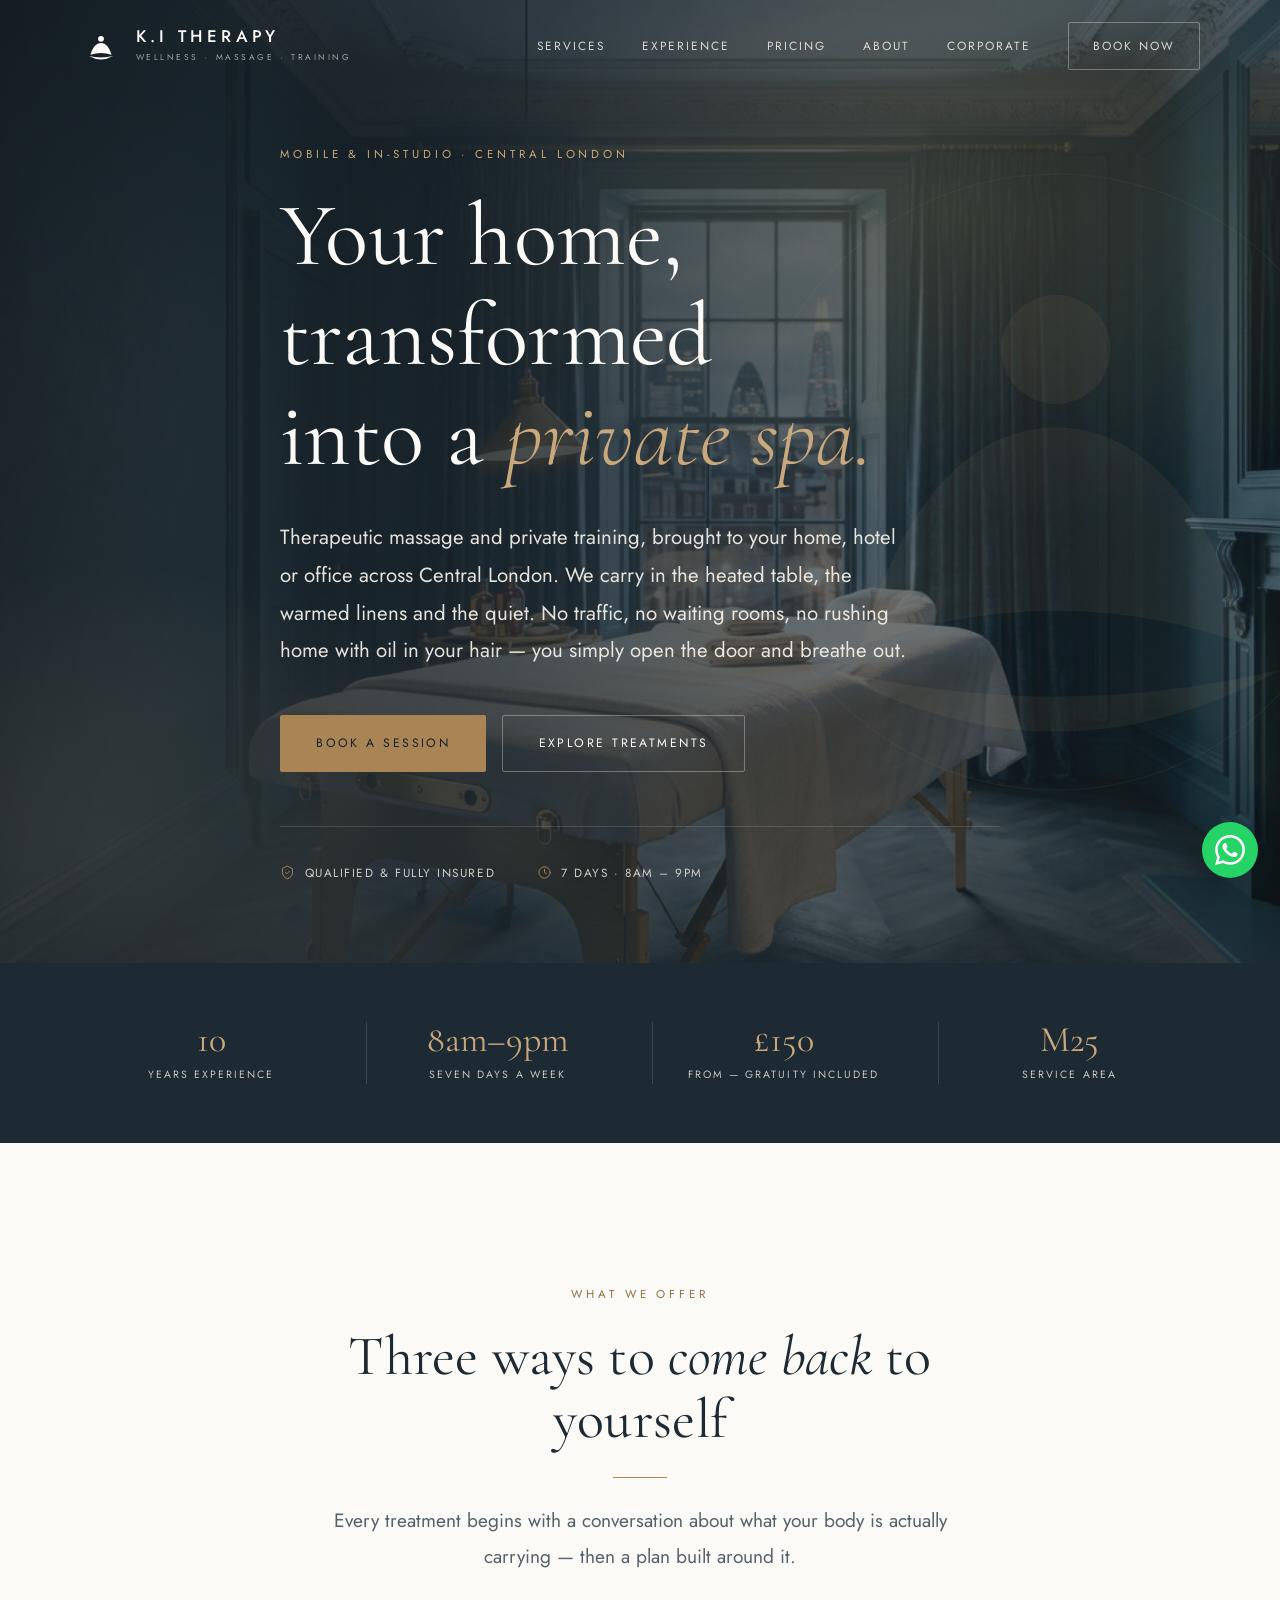
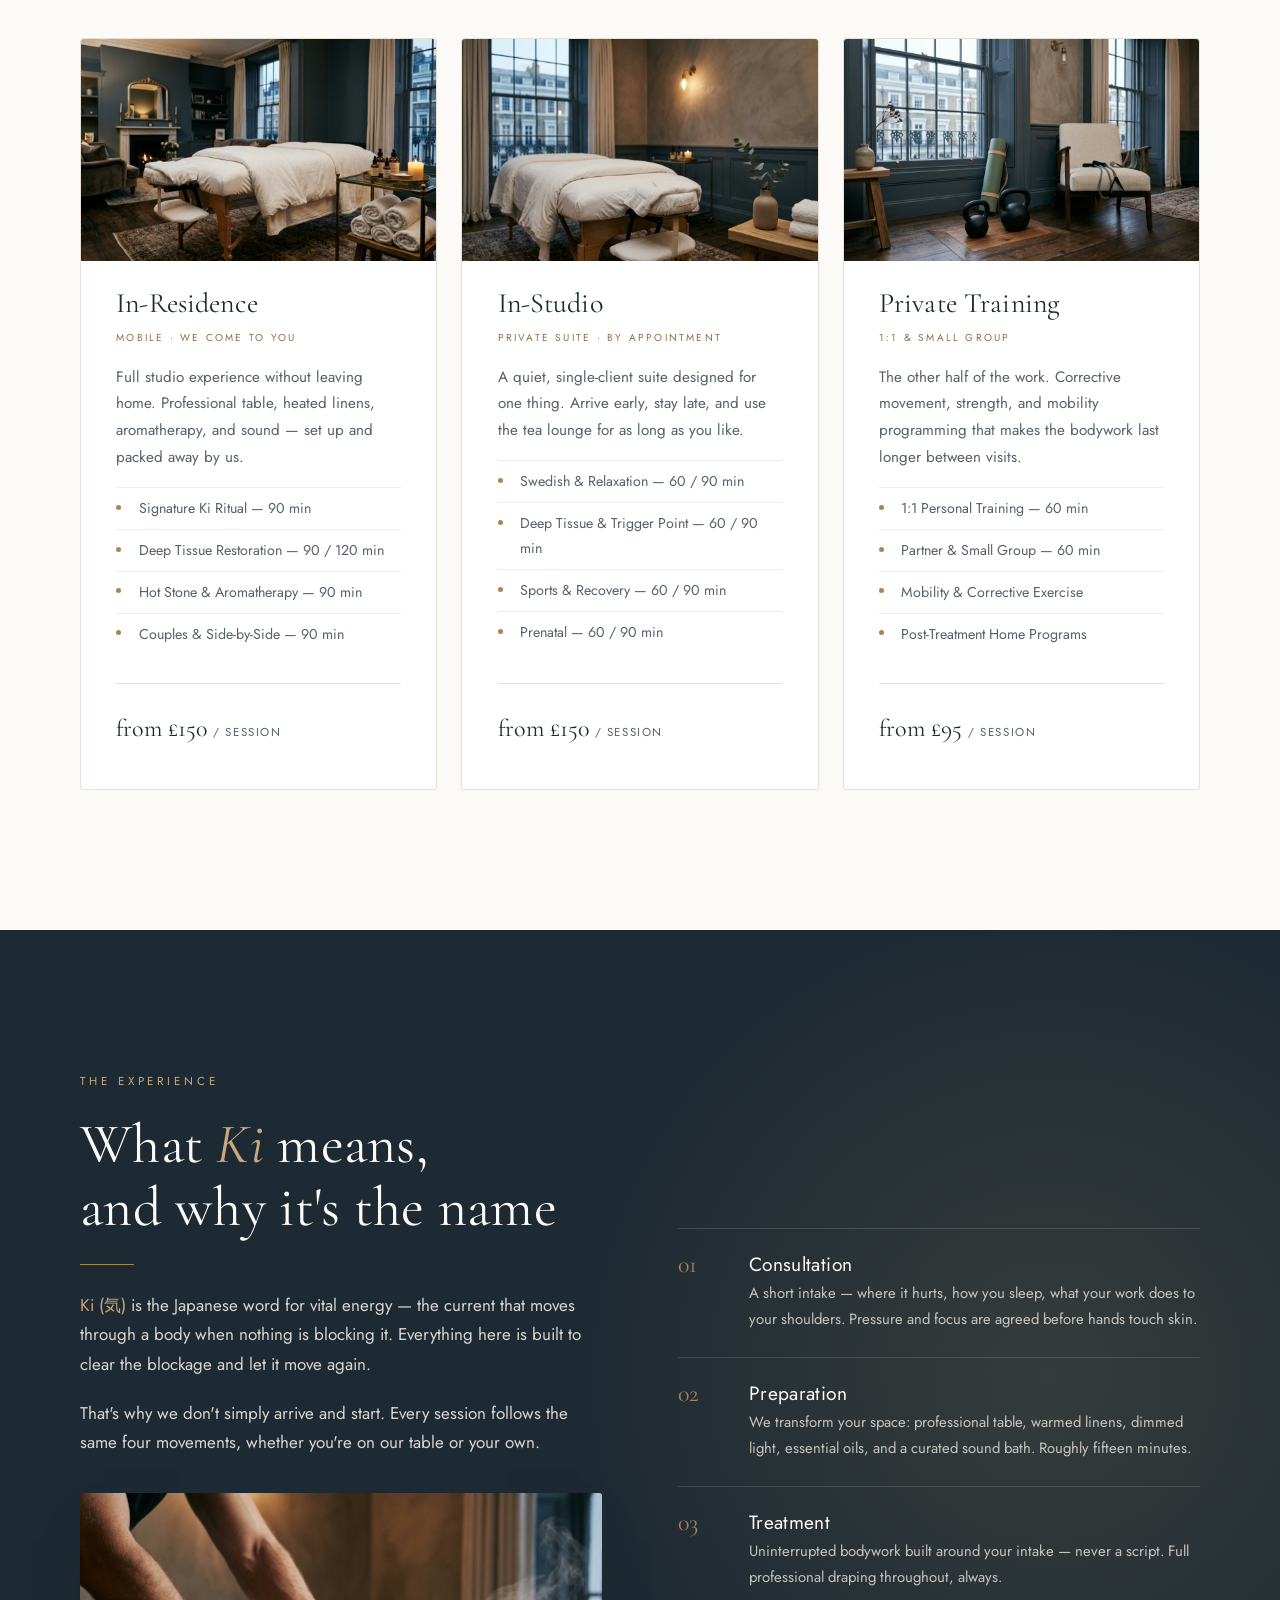
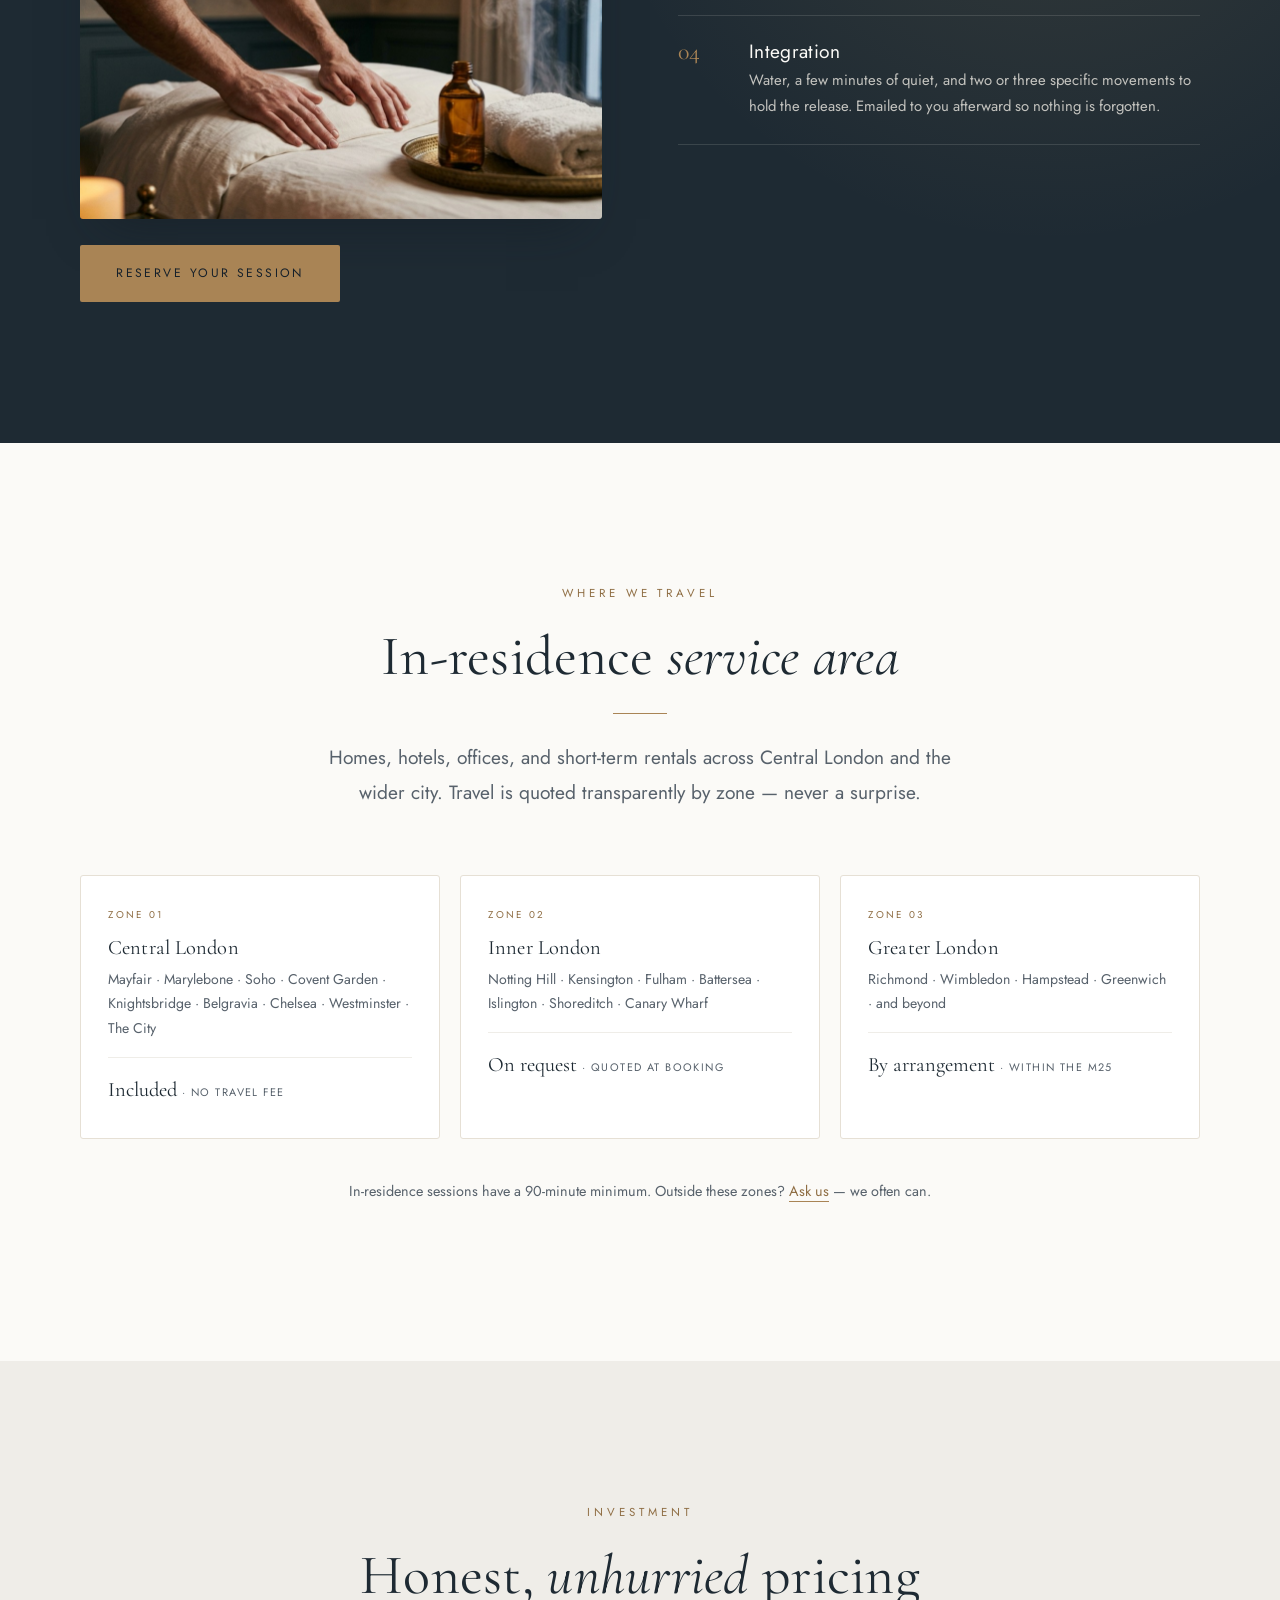
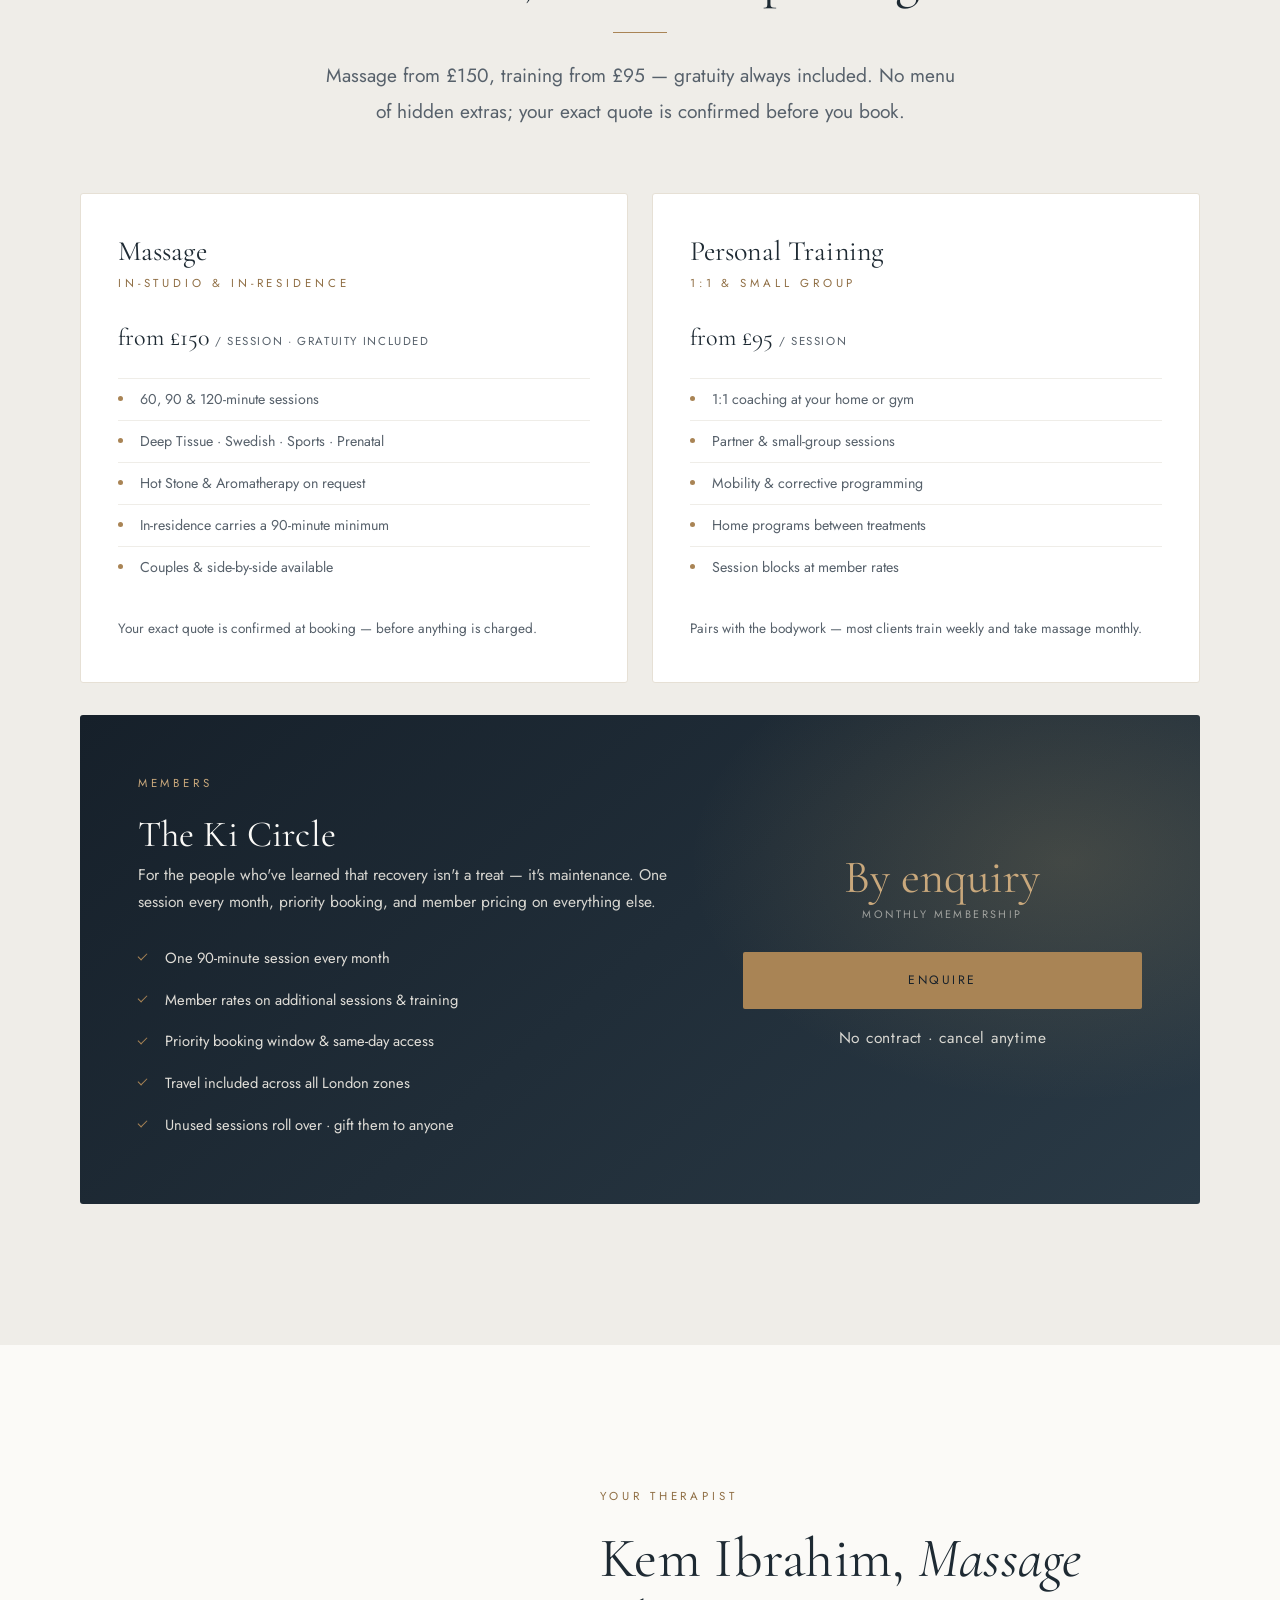
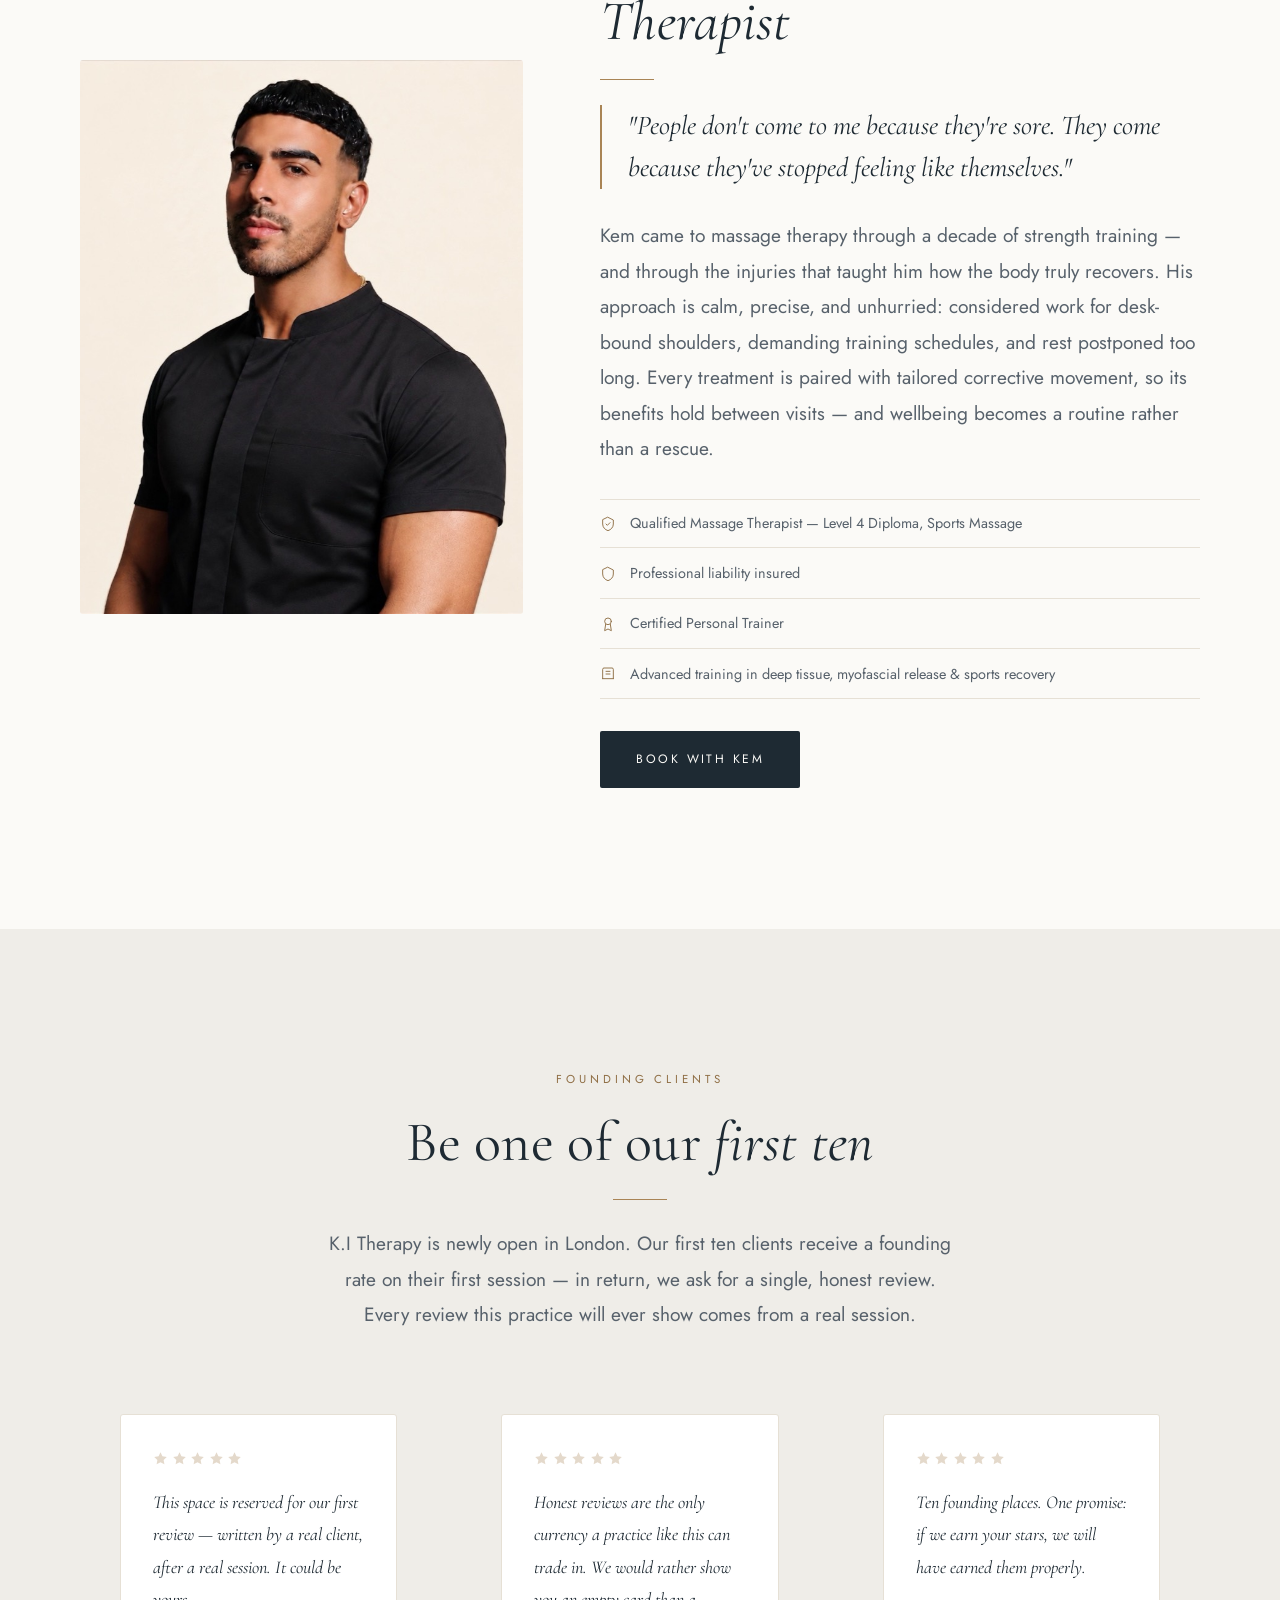
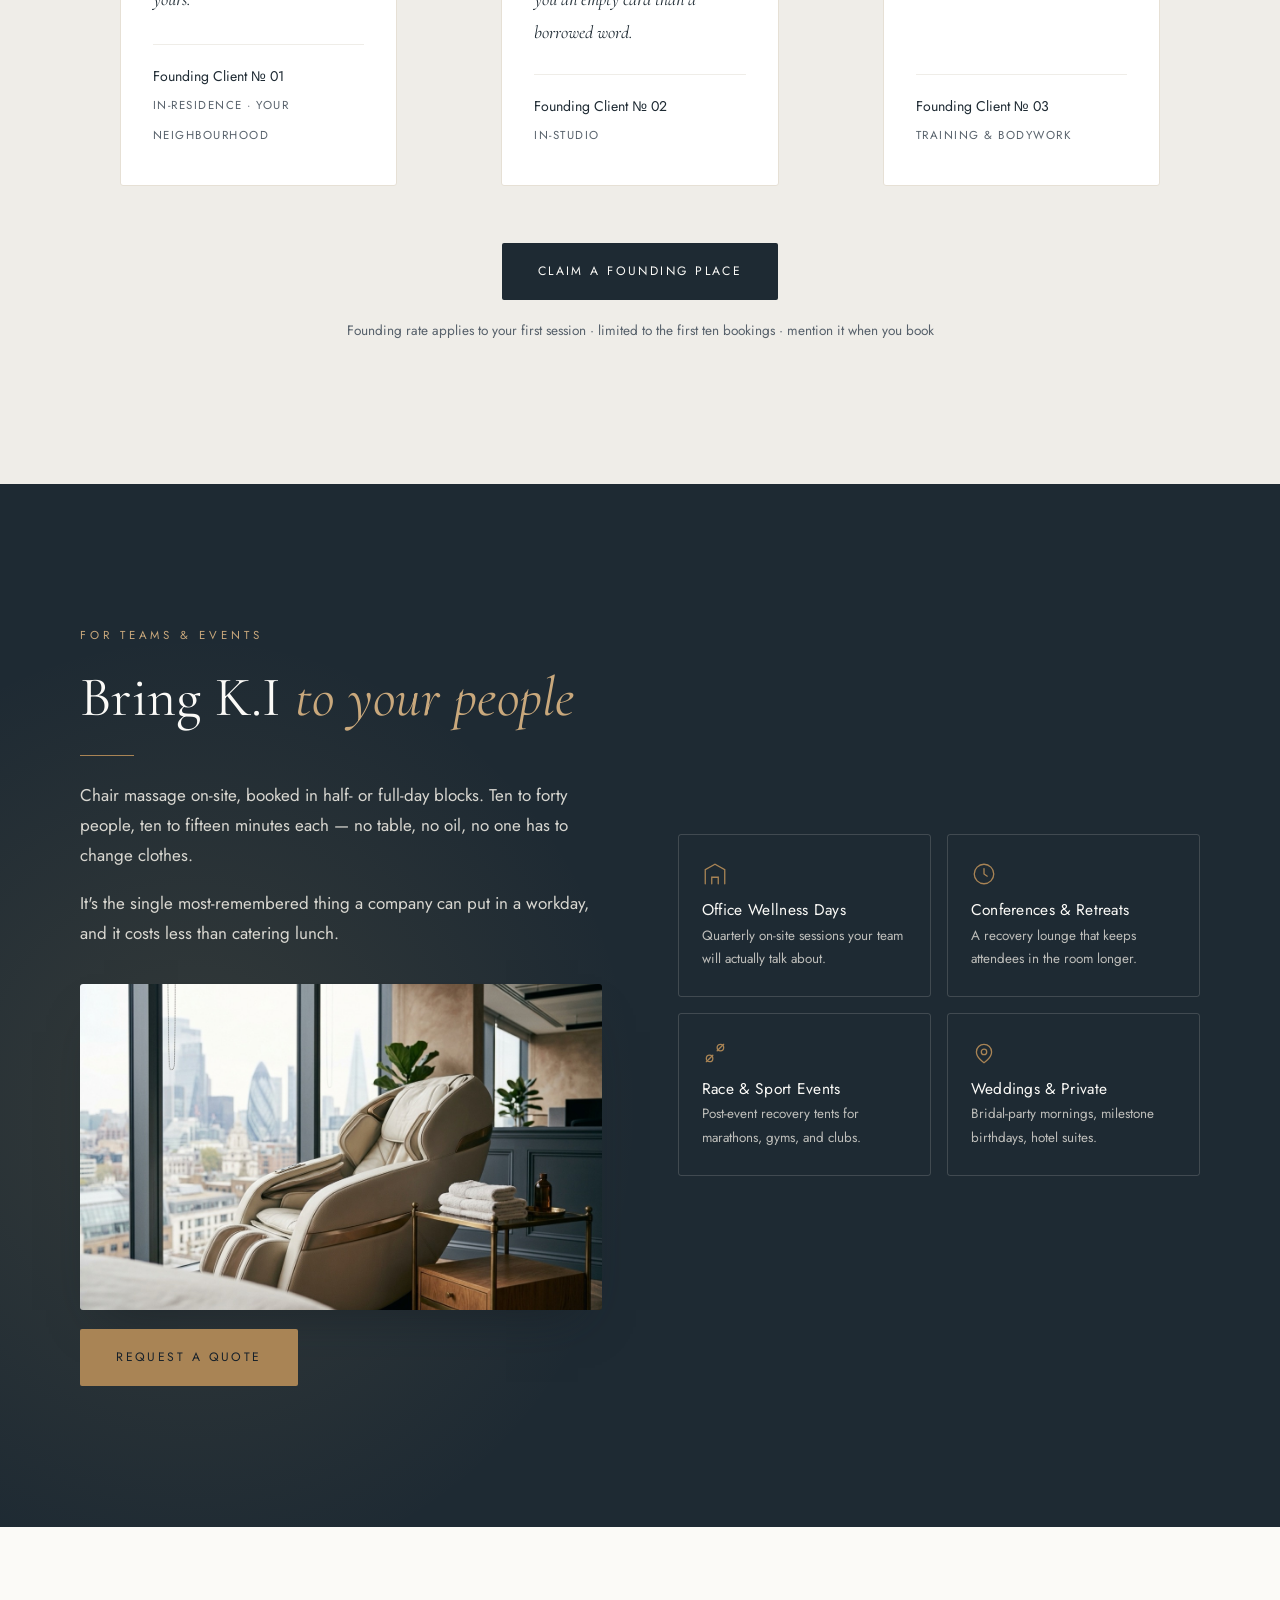
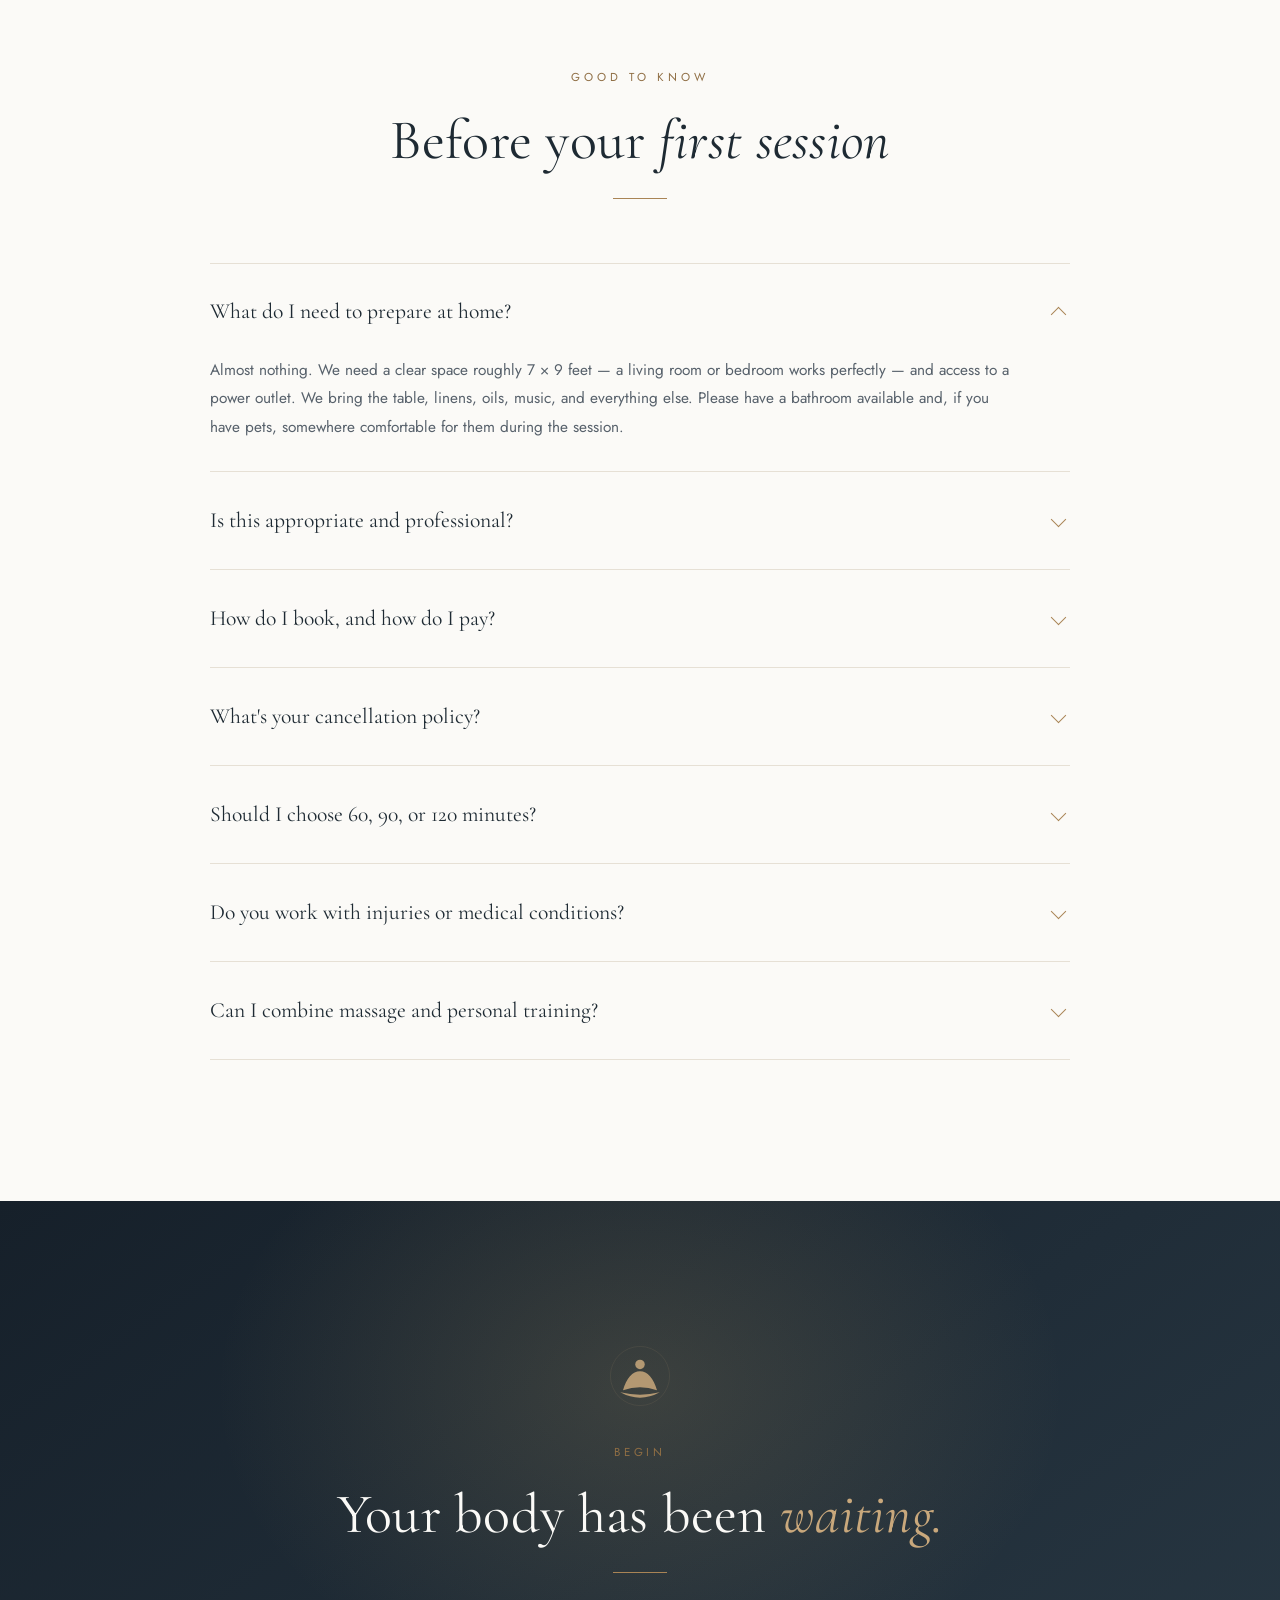
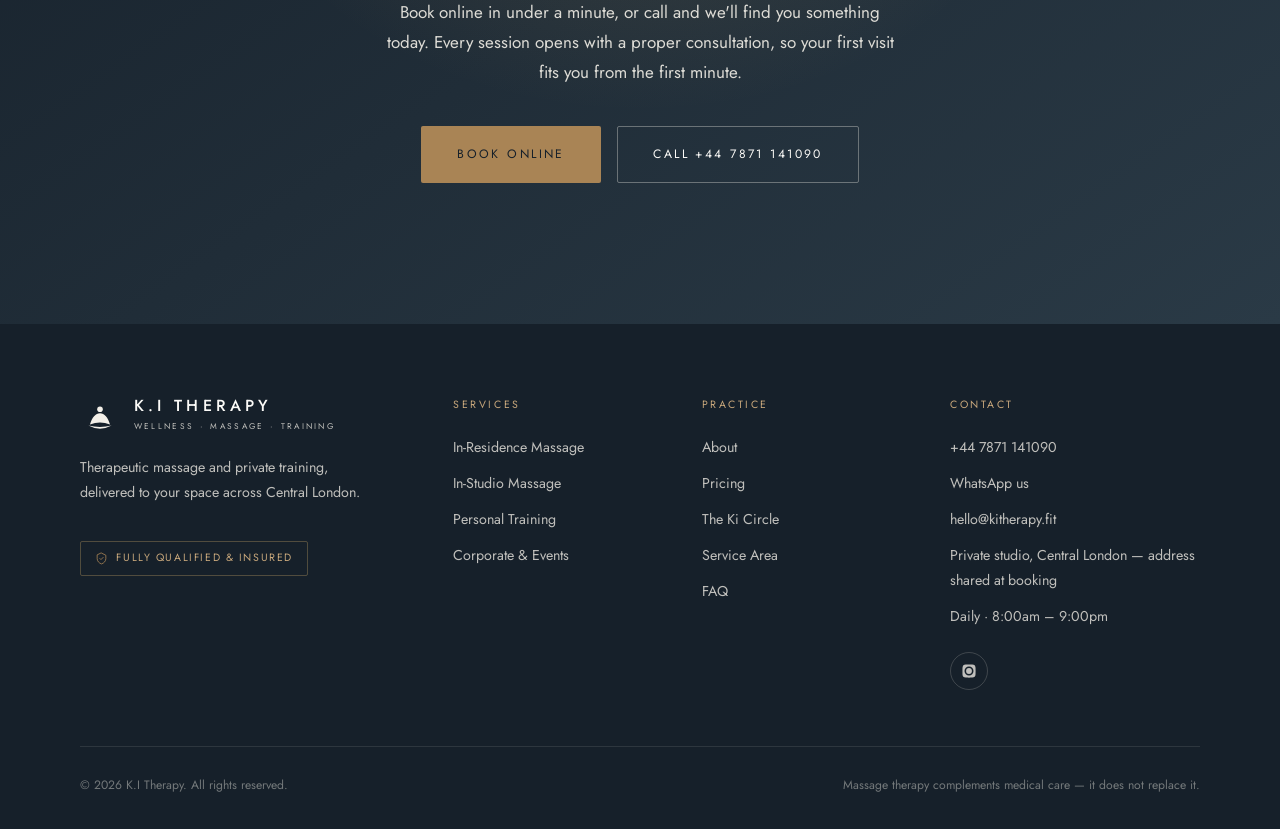
==== index.html @ d50e13ac "Photography pass: hero background, service card images, ritual & corporate editorial shots Co-Author" ====
<!DOCTYPE html>
<html lang="en">
<head>
<meta charset="utf-8">
<meta name="viewport" content="width=device-width, initial-scale=1">
<title>K.I Therapy — Luxury Mobile Massage & Wellness | London</title>
<meta name="description" content="Therapeutic massage delivered to your home, hotel, or office across Central London — plus private in-studio treatments and personal training. From £150, gratuity included.">

<!-- Open Graph -->
<meta property="og:title" content="K.I Therapy — Luxury Mobile Massage & Wellness">
<meta property="og:description" content="Therapeutic massage, delivered to your space. Central London and the wider city.">
<meta property="og:type" content="website">
<meta property="og:url" content="https://kitherapy.fit">
<meta property="og:image" content="https://kitherapy.fit/assets/kem.jpg">

<link rel="icon" href="brand/logos/app-icon.svg" type="image/svg+xml">
<link rel="preconnect" href="https://fonts.googleapis.com">
<link rel="preconnect" href="https://fonts.gstatic.com" crossorigin>
<link href="https://fonts.googleapis.com/css2?family=Marcellus&family=Cormorant+Garamond:ital,wght@0,300;0,400;1,300;1,400&family=Jost:wght@300;400;500&display=swap" rel="stylesheet">
<link rel="stylesheet" href="styles.css">

<!-- Local business structured data — helps you rank for "mobile massage near me" -->
<script type="application/ld+json">
{
  "@context": "https://schema.org",
  "@type": "HealthAndBeautyBusiness",
  "name": "K.I Therapy — Wellness & Massage",
  "description": "Licensed luxury mobile and in-studio massage therapy and personal training.",
  "url": "https://kitherapy.fit",
  "sameAs": ["https://www.instagram.com/kitherapy.fit/"],
  "acceptsReservations": "https://www.fresha.com/book-now/k-i-therapy-ruhr8p8t/all-offer?share=true&pId=3074027",
  "telephone": "+447871141090",
  "priceRange": "£££",
  "address": { "@type": "PostalAddress", "addressLocality": "London", "addressRegion": "London", "addressCountry": "GB" },
  "areaServed": "Central London and Greater London",
  "openingHours": "Mo-Su 08:00-21:00"
}
</script>
</head>
<body>

<!-- ============ HEADER ============ -->
<header class="hdr" id="hdr">
  <div class="wrap hdr__inner">
    <a class="brand" href="#top" aria-label="K.I Therapy home">
      <!-- Direction 1b, mark alone: the seated figure without the disc -->
      <svg class="brand__mark" viewBox="0 0 200 200" aria-hidden="true">
        <circle cx="100" cy="66" r="14" fill="currentColor"/>
        <path d="M100 86 C 78 86 60 106 50 142 Q 100 124 150 142 C 140 106 122 86 100 86 Z" fill="currentColor"/>
        <path d="M42 148 Q 100 180 158 148 Q 100 162 42 148 Z" fill="currentColor"/>
      </svg>
      <span>
        <span class="brand__name">K.I THERAPY</span>
        <span class="brand__sub">Wellness · Massage · Training</span>
      </span>
    </a>

    <nav class="nav" aria-label="Main">
      <a href="#services">Services</a>
      <a href="#ritual">Experience</a>
      <a href="#pricing">Pricing</a>
      <a href="#therapist">About</a>
      <a href="#corporate">Corporate</a>
      <a class="btn btn--ghost-lt" href="https://www.fresha.com/book-now/k-i-therapy-ruhr8p8t/all-offer?share=true&amp;pId=3074027" target="_blank" rel="noopener">Book Now</a>
    </nav>

    <button class="burger" aria-label="Menu" aria-expanded="false">
      <span></span><span></span><span></span>
    </button>
  </div>
</header>

<!-- ============ HERO ============ -->
<section class="hero" id="top">
  <div class="hero__veil"></div>
  <!-- Oversized seal keyline as a watermark -->
  <svg class="hero__enso" viewBox="0 0 200 200" aria-hidden="true">
    <circle cx="100" cy="100" r="79" fill="none" stroke-width="1" vector-effect="non-scaling-stroke"/>
    <circle cx="100" cy="66" r="14"/>
    <path d="M100 86 C 78 86 60 106 50 142 Q 100 124 150 142 C 140 106 122 86 100 86 Z"/>
    <path d="M42 148 Q 100 180 158 148 Q 100 162 42 148 Z"/>
  </svg>

  <div class="wrap">
    <div class="hero__copy">
      <span class="eyebrow">Mobile &amp; In-Studio · Central London</span>
      <h1>Your home, transformed<br>into a <em>private spa.</em></h1>
      <p class="hero__lede">
        Therapeutic massage and private training, brought to your home, hotel or office
        across Central London. We carry in the heated table, the warmed linens and the
        quiet. No traffic, no waiting rooms, no rushing home with oil in your hair —
        you simply open the door and breathe out.
      </p>
      <div class="hero__cta">
        <a class="btn btn--gold" href="https://www.fresha.com/book-now/k-i-therapy-ruhr8p8t/all-offer?share=true&amp;pId=3074027" target="_blank" rel="noopener">Book a Session</a>
        <a class="btn btn--ghost-lt" href="#services">Explore Treatments</a>
      </div>

      <div class="hero__meta">
        <div>
          <svg viewBox="0 0 24 24" fill="none" stroke-width="1.5" stroke-linecap="round"><path d="M12 2l8 4v6c0 5-3.5 8.5-8 10-4.5-1.5-8-5-8-10V6z"/><path d="M9 12l2 2 4-4"/></svg>
          Qualified &amp; Fully Insured
        </div>
        <div>
          <svg viewBox="0 0 24 24" fill="none" stroke-width="1.5" stroke-linecap="round"><circle cx="12" cy="12" r="9"/><path d="M12 7v5l3 2"/></svg>
          7 Days · 8am – 9pm
        </div>
      </div>
    </div>
  </div>

  <div class="scroll-hint"><span>Scroll</span><i></i></div>
</section>

<!-- ============ TRUST ============ -->
<section class="trust">
  <div class="wrap">
    <dl class="trust__grid">
      <div><dt>10</dt><dd>Years Experience</dd></div>
      <div><dt>8am–9pm</dt><dd>Seven Days a Week</dd></div>
      <div><dt>£150</dt><dd>From — Gratuity Included</dd></div>
      <div><dt>M25</dt><dd>Service Area</dd></div>
    </dl>
  </div>
</section>

<!-- ============ SERVICES ============ -->
<section class="section" id="services">
  <div class="wrap">
    <div class="sec-head center rv">
      <span class="eyebrow">What We Offer</span>
      <h2>Three ways to <span class="serif-accent">come back</span> to yourself</h2>
      <hr class="rule">
      <p class="lede">Every treatment begins with a conversation about what your body is
        actually carrying — then a plan built around it.</p>
    </div>

    <div class="svc-grid">

      <article class="svc rv">
        <div class="svc__img"><img src="assets/in-residence.jpg" loading="lazy"
             alt="Heated massage table with white linens set up in an elegant London living room"></div>
        <h3>In-Residence</h3>
        <div class="svc__tag">Mobile · We come to you</div>
        <p>Full studio experience without leaving home. Professional table, heated linens,
           aromatherapy, and sound — set up and packed away by us.</p>
        <ul class="svc__list">
          <li>Signature Ki Ritual — 90 min</li>
          <li>Deep Tissue Restoration — 90 / 120 min</li>
          <li>Hot Stone &amp; Aromatherapy — 90 min</li>
          <li>Couples &amp; Side-by-Side — 90 min</li>
        </ul>
        <div class="svc__foot">
          <div class="svc__price">from £150 <span>/ session</span></div>
        </div>
      </article>

      <article class="svc rv">
        <div class="svc__img"><img src="assets/in-studio.jpg" loading="lazy"
             alt="Private treatment room with massage table, warm plaster walls and brass wall light"></div>
        <h3>In-Studio</h3>
        <div class="svc__tag">Private suite · By appointment</div>
        <p>A quiet, single-client suite designed for one thing. Arrive early, stay late,
           and use the tea lounge for as long as you like.</p>
        <ul class="svc__list">
          <li>Swedish &amp; Relaxation — 60 / 90 min</li>
          <li>Deep Tissue &amp; Trigger Point — 60 / 90 min</li>
          <li>Sports &amp; Recovery — 60 / 90 min</li>
          <li>Prenatal — 60 / 90 min</li>
        </ul>
        <div class="svc__foot">
          <div class="svc__price">from £150 <span>/ session</span></div>
        </div>
      </article>

      <article class="svc rv">
        <div class="svc__img"><img src="assets/training.jpg" loading="lazy"
             alt="Kettlebells and a rolled exercise mat in a refined London home with sash windows"></div>
        <h3>Private Training</h3>
        <div class="svc__tag">1:1 &amp; small group</div>
        <p>The other half of the work. Corrective movement, strength, and mobility
           programming that makes the bodywork last longer between visits.</p>
        <ul class="svc__list">
          <li>1:1 Personal Training — 60 min</li>
          <li>Partner &amp; Small Group — 60 min</li>
          <li>Mobility &amp; Corrective Exercise</li>
          <li>Post-Treatment Home Programs</li>
        </ul>
        <div class="svc__foot">
          <div class="svc__price">from £95 <span>/ session</span></div>
        </div>
      </article>

    </div>
  </div>
</section>

<!-- ============ THE RITUAL ============ -->
<section class="section ritual" id="ritual">
  <div class="wrap">
    <div class="ritual__grid">
      <div class="rv">
        <span class="eyebrow">The Experience</span>
        <h2>What <em>Ki</em> means,<br>and why it's the name</h2>
        <hr class="rule">
        <p><strong style="font-weight:400;color:var(--gold-lt)">Ki (気)</strong> is the Japanese
           word for vital energy — the current that moves through a body when nothing is
           blocking it. Everything here is built to clear the blockage and let it move again.</p>
        <p>That's why we don't simply arrive and start. Every session follows the same
           four movements, whether you're on our table or your own.</p>
        <div class="sec-img"><img src="assets/ritual.jpg" loading="lazy"
             alt="Hands smoothing a warmed linen sheet beside an amber oil bottle and steaming towel"></div>
        <a class="btn btn--gold" href="https://www.fresha.com/book-now/k-i-therapy-ruhr8p8t/all-offer?share=true&amp;pId=3074027" target="_blank" rel="noopener" style="margin-top:1rem">Reserve Your Session</a>
      </div>

      <ol class="steps rv">
        <li>
          <h3>Consultation</h3>
          <p>A short intake — where it hurts, how you sleep, what your work does to your
             shoulders. Pressure and focus are agreed before hands touch skin.</p>
        </li>
        <li>
          <h3>Preparation</h3>
          <p>We transform your space: professional table, warmed linens, dimmed light,
             essential oils, and a curated sound bath. Roughly fifteen minutes.</p>
        </li>
        <li>
          <h3>Treatment</h3>
          <p>Uninterrupted bodywork built around your intake — never a script.
             Full professional draping throughout, always.</p>
        </li>
        <li>
          <h3>Integration</h3>
          <p>Water, a few minutes of quiet, and two or three specific movements to
             hold the release. Emailed to you afterward so nothing is forgotten.</p>
        </li>
      </ol>
    </div>
  </div>
</section>

<!-- ============ SERVICE AREA ============ -->
<section class="section" id="area">
  <div class="wrap">
    <div class="sec-head center rv">
      <span class="eyebrow">Where We Travel</span>
      <h2>In-residence <span class="serif-accent">service area</span></h2>
      <hr class="rule">
      <p class="lede">Homes, hotels, offices, and short-term rentals across Central London and
         the wider city. Travel is quoted transparently by zone — never a surprise.</p>
    </div>

    <div class="zones">
      <div class="zone rv">
        <div class="zone__n">Zone 01</div>
        <h3>Central London</h3>
        <p>Mayfair · Marylebone · Soho · Covent Garden · Knightsbridge · Belgravia · Chelsea · Westminster · The City</p>
        <div class="zone__fee">Included <span>· no travel fee</span></div>
      </div>
      <div class="zone rv">
        <div class="zone__n">Zone 02</div>
        <h3>Inner London</h3>
        <p>Notting Hill · Kensington · Fulham · Battersea · Islington · Shoreditch · Canary Wharf</p>
        <div class="zone__fee">On request <span>· quoted at booking</span></div>
      </div>
      <div class="zone rv">
        <div class="zone__n">Zone 03</div>
        <h3>Greater London</h3>
        <p>Richmond · Wimbledon · Hampstead · Greenwich · and beyond</p>
        <div class="zone__fee">By arrangement <span>· within the M25</span></div>
      </div>
    </div>

    <p class="center muted rv" style="margin-top:2.5rem;font-size:.9rem">
      In-residence sessions have a 90-minute minimum. Outside these zones?
      <a href="#book" style="color:var(--gold-dk);border-bottom:1px solid var(--gold)">Ask us</a> — we often can.
    </p>
  </div>
</section>

<!-- ============ PRICING ============ -->
<section class="section pricing" id="pricing">
  <div class="wrap">
    <div class="sec-head center rv">
      <span class="eyebrow">Investment</span>
      <h2>Honest, <span class="serif-accent">unhurried</span> pricing</h2>
      <hr class="rule">
      <p class="lede">Massage from £150, training from £95 — gratuity always included.
         No menu of hidden extras; your exact quote is confirmed before you book.</p>
    </div>

    <div class="price-grid">

      <div class="card rv">
        <h3>Massage</h3>
        <span class="eyebrow">In-Studio &amp; In-Residence</span>
        <div class="svc__price" style="margin-bottom:1.2rem">from £150 <span>/ session · gratuity included</span></div>
        <ul class="svc__list">
          <li>60, 90 &amp; 120-minute sessions</li>
          <li>Deep Tissue · Swedish · Sports · Prenatal</li>
          <li>Hot Stone &amp; Aromatherapy on request</li>
          <li>In-residence carries a 90-minute minimum</li>
          <li>Couples &amp; side-by-side available</li>
        </ul>
        <p class="muted" style="font-size:.85rem;margin:1.2rem 0 0">Your exact quote is confirmed at
           booking — before anything is charged.</p>
      </div>

      <div class="card rv">
        <h3>Personal Training</h3>
        <span class="eyebrow">1:1 &amp; small group</span>
        <div class="svc__price" style="margin-bottom:1.2rem">from £95 <span>/ session</span></div>
        <ul class="svc__list">
          <li>1:1 coaching at your home or gym</li>
          <li>Partner &amp; small-group sessions</li>
          <li>Mobility &amp; corrective programming</li>
          <li>Home programs between treatments</li>
          <li>Session blocks at member rates</li>
        </ul>
        <p class="muted" style="font-size:.85rem;margin:1.2rem 0 0">Pairs with the bodywork — most
           clients train weekly and take massage monthly.</p>
      </div>

      <!-- Membership -->
      <div class="card member rv">
        <div>
          <span class="eyebrow">Members</span>
          <h3>The Ki Circle</h3>
          <p>For the people who've learned that recovery isn't a treat — it's maintenance.
             One session every month, priority booking, and member pricing on everything else.</p>
          <ul>
            <li>One 90-minute session every month</li>
            <li>Member rates on additional sessions &amp; training</li>
            <li>Priority booking window &amp; same-day access</li>
            <li>Travel included across all London zones</li>
            <li>Unused sessions roll over · gift them to anyone</li>
          </ul>
        </div>
        <div class="member__price">
          <div class="amt" style="font-size:clamp(2.1rem,4vw,2.9rem);line-height:1.15">By enquiry</div>
          <div class="per">monthly membership</div>
          <a class="btn btn--gold" href="#book">Enquire</a>
          <p class="member__note">No contract · cancel anytime</p>
        </div>
      </div>

    </div>
  </div>
</section>

<!-- ============ THERAPIST ============ -->
<section class="section" id="therapist">
  <div class="wrap">
    <div class="bio__grid">
      <div class="bio__photo rv">
        <img src="assets/kem.jpg" alt="Kem Ibrahim, massage therapist, in a black tunic against a warm cream background">
      </div>

      <div class="rv">
        <span class="eyebrow">Your Therapist</span>
        <h2>Kem Ibrahim, <span class="serif-accent">Massage Therapist</span></h2>
        <hr class="rule">
        <blockquote class="quote">
          "People don't come to me because they're sore. They come because
          they've stopped feeling like themselves."
        </blockquote>
        <p class="lede">
          Kem came to massage therapy through a decade of strength training — and through
          the injuries that taught him how the body truly recovers. His approach is calm,
          precise, and unhurried: considered work for desk-bound shoulders, demanding
          training schedules, and rest postponed too long. Every treatment is paired with
          tailored corrective movement, so its benefits hold between visits — and wellbeing
          becomes a routine rather than a rescue.
        </p>
        <ul class="creds">
          <li><svg viewBox="0 0 24 24" stroke-linecap="round"><path d="M12 2l8 4v6c0 5-3.5 8.5-8 10-4.5-1.5-8-5-8-10V6z"/><path d="M9 12l2 2 4-4"/></svg>
              Qualified Massage Therapist — Level 4 Diploma, Sports Massage</li>
          <li><svg viewBox="0 0 24 24" stroke-linecap="round"><path d="M12 2l8 4v6c0 5-3.5 8.5-8 10-4.5-1.5-8-5-8-10V6z"/></svg>
              Professional liability insured</li>
          <li><svg viewBox="0 0 24 24" stroke-linecap="round"><circle cx="12" cy="8" r="5"/><path d="M8.5 12.5L7 22l5-2.5L17 22l-1.5-9.5"/></svg>
              Certified Personal Trainer</li>
          <li><svg viewBox="0 0 24 24" stroke-linecap="round"><path d="M4 19V5a2 2 0 012-2h12a2 2 0 012 2v14"/><path d="M4 19h16"/><path d="M9 8h6M9 12h6"/></svg>
              Advanced training in deep tissue, myofascial release &amp; sports recovery</li>
        </ul>
        <a class="btn btn--pine" href="https://www.fresha.com/book-now/k-i-therapy-ruhr8p8t/all-offer?share=true&amp;pId=3074027" target="_blank" rel="noopener" style="margin-top:2rem">Book With Kem</a>
      </div>
    </div>
  </div>
</section>

<!-- ============ FOUNDING CLIENTS ============ -->
<section class="section" style="background:var(--sand-lt)" id="founding">
  <div class="wrap">
    <div class="sec-head center rv">
      <span class="eyebrow">Founding Clients</span>
      <h2>Be one of our <span class="serif-accent">first ten</span></h2>
      <hr class="rule">
      <p class="lede">K.I Therapy is newly open in London. Our first ten clients receive a
         founding rate on their first session — in return, we ask for a single, honest
         review. Every review this practice will ever show comes from a real session.</p>
    </div>

    <div class="tst-grid">
      <figure class="tst rv">
        <div class="stars" style="opacity:.3" aria-hidden="true">
          <svg viewBox="0 0 24 24"><path d="M12 2l3 6.5 7 .9-5 4.9 1.2 7L12 18l-6.2 3.3L7 14.3l-5-4.9 7-.9z"/></svg>
          <svg viewBox="0 0 24 24"><path d="M12 2l3 6.5 7 .9-5 4.9 1.2 7L12 18l-6.2 3.3L7 14.3l-5-4.9 7-.9z"/></svg>
          <svg viewBox="0 0 24 24"><path d="M12 2l3 6.5 7 .9-5 4.9 1.2 7L12 18l-6.2 3.3L7 14.3l-5-4.9 7-.9z"/></svg>
          <svg viewBox="0 0 24 24"><path d="M12 2l3 6.5 7 .9-5 4.9 1.2 7L12 18l-6.2 3.3L7 14.3l-5-4.9 7-.9z"/></svg>
          <svg viewBox="0 0 24 24"><path d="M12 2l3 6.5 7 .9-5 4.9 1.2 7L12 18l-6.2 3.3L7 14.3l-5-4.9 7-.9z"/></svg>
        </div>
        <blockquote>This space is reserved for our first review — written by a real
          client, after a real session. It could be yours.</blockquote>
        <figcaption><cite>Founding Client № 01</cite><small>In-Residence · Your neighbourhood</small></figcaption>
      </figure>

      <figure class="tst rv">
        <div class="stars" style="opacity:.3" aria-hidden="true">
          <svg viewBox="0 0 24 24"><path d="M12 2l3 6.5 7 .9-5 4.9 1.2 7L12 18l-6.2 3.3L7 14.3l-5-4.9 7-.9z"/></svg>
          <svg viewBox="0 0 24 24"><path d="M12 2l3 6.5 7 .9-5 4.9 1.2 7L12 18l-6.2 3.3L7 14.3l-5-4.9 7-.9z"/></svg>
          <svg viewBox="0 0 24 24"><path d="M12 2l3 6.5 7 .9-5 4.9 1.2 7L12 18l-6.2 3.3L7 14.3l-5-4.9 7-.9z"/></svg>
          <svg viewBox="0 0 24 24"><path d="M12 2l3 6.5 7 .9-5 4.9 1.2 7L12 18l-6.2 3.3L7 14.3l-5-4.9 7-.9z"/></svg>
          <svg viewBox="0 0 24 24"><path d="M12 2l3 6.5 7 .9-5 4.9 1.2 7L12 18l-6.2 3.3L7 14.3l-5-4.9 7-.9z"/></svg>
        </div>
        <blockquote>Honest reviews are the only currency a practice like this can trade
          in. We would rather show you an empty card than a borrowed word.</blockquote>
        <figcaption><cite>Founding Client № 02</cite><small>In-Studio</small></figcaption>
      </figure>

      <figure class="tst rv">
        <div class="stars" style="opacity:.3" aria-hidden="true">
          <svg viewBox="0 0 24 24"><path d="M12 2l3 6.5 7 .9-5 4.9 1.2 7L12 18l-6.2 3.3L7 14.3l-5-4.9 7-.9z"/></svg>
          <svg viewBox="0 0 24 24"><path d="M12 2l3 6.5 7 .9-5 4.9 1.2 7L12 18l-6.2 3.3L7 14.3l-5-4.9 7-.9z"/></svg>
          <svg viewBox="0 0 24 24"><path d="M12 2l3 6.5 7 .9-5 4.9 1.2 7L12 18l-6.2 3.3L7 14.3l-5-4.9 7-.9z"/></svg>
          <svg viewBox="0 0 24 24"><path d="M12 2l3 6.5 7 .9-5 4.9 1.2 7L12 18l-6.2 3.3L7 14.3l-5-4.9 7-.9z"/></svg>
          <svg viewBox="0 0 24 24"><path d="M12 2l3 6.5 7 .9-5 4.9 1.2 7L12 18l-6.2 3.3L7 14.3l-5-4.9 7-.9z"/></svg>
        </div>
        <blockquote>Ten founding places. One promise: if we earn your stars, we will
          have earned them properly.</blockquote>
        <figcaption><cite>Founding Client № 03</cite><small>Training &amp; Bodywork</small></figcaption>
      </figure>
    </div>

    <div class="center rv" style="margin-top:2.5rem">
      <a class="btn btn--pine" href="https://www.fresha.com/book-now/k-i-therapy-ruhr8p8t/all-offer?share=true&amp;pId=3074027" target="_blank" rel="noopener">Claim a Founding Place</a>
      <p class="muted" style="font-size:.85rem;margin:1.2rem 0 0">Founding rate applies to your
         first session · limited to the first ten bookings · mention it when you book</p>
    </div>
  </div>
</section>

<!-- ============ CORPORATE ============ -->
<section class="section corp" id="corporate">
  <div class="wrap">
    <div class="corp__grid">
      <div class="rv">
        <span class="eyebrow">For Teams &amp; Events</span>
        <h2>Bring K.I <em>to your people</em></h2>
        <hr class="rule">
        <p>Chair massage on-site, booked in half- or full-day blocks. Ten to forty people,
           ten to fifteen minutes each — no table, no oil, no one has to change clothes.</p>
        <p>It's the single most-remembered thing a company can put in a workday, and it costs
           less than catering lunch.</p>
        <div class="sec-img"><img src="assets/corporate.jpg" loading="lazy"
             alt="Massage chair beside floor-to-ceiling windows overlooking the London skyline"></div>
        <a class="btn btn--gold" href="#book" style="margin-top:.6rem">Request a Quote</a>
      </div>

      <div class="corp__uses rv">
        <div class="corp__use">
          <svg viewBox="0 0 24 24" stroke-linecap="round"><path d="M3 21V8l9-5 9 5v13"/><path d="M9 21v-6h6v6"/></svg>
          <h3>Office Wellness Days</h3>
          <p>Quarterly on-site sessions your team will actually talk about.</p>
        </div>
        <div class="corp__use">
          <svg viewBox="0 0 24 24" stroke-linecap="round"><circle cx="12" cy="12" r="9"/><path d="M12 7v5l3 2"/></svg>
          <h3>Conferences &amp; Retreats</h3>
          <p>A recovery lounge that keeps attendees in the room longer.</p>
        </div>
        <div class="corp__use">
          <svg viewBox="0 0 24 24" stroke-linecap="round"><path d="M4 20l6-6M14 10l6-6"/><circle cx="7" cy="17" r="3"/><circle cx="17" cy="7" r="3"/></svg>
          <h3>Race &amp; Sport Events</h3>
          <p>Post-event recovery tents for marathons, gyms, and clubs.</p>
        </div>
        <div class="corp__use">
          <svg viewBox="0 0 24 24" stroke-linecap="round"><path d="M12 21s-7-4.5-7-10a7 7 0 0114 0c0 5.5-7 10-7 10z"/><circle cx="12" cy="11" r="2.5"/></svg>
          <h3>Weddings &amp; Private</h3>
          <p>Bridal-party mornings, milestone birthdays, hotel suites.</p>
        </div>
      </div>
    </div>
  </div>
</section>

<!-- ============ FAQ ============ -->
<section class="section" id="faq">
  <div class="wrap">
    <div class="sec-head center rv">
      <span class="eyebrow">Good to Know</span>
      <h2>Before your <span class="serif-accent">first session</span></h2>
      <hr class="rule">
    </div>

    <div class="faq rv">
      <details open>
        <summary>What do I need to prepare at home?</summary>
        <p>Almost nothing. We need a clear space roughly 7 × 9 feet — a living room or
           bedroom works perfectly — and access to a power outlet. We bring the table,
           linens, oils, music, and everything else. Please have a bathroom available and,
           if you have pets, somewhere comfortable for them during the session.</p>
      </details>
      <details>
        <summary>Is this appropriate and professional?</summary>
        <p>Completely. K.I Therapy is a professional massage practice — fully qualified
           and fully insured.
           Every session uses professional draping at all times: you are covered by a sheet
           throughout, and only the area being worked on is ever uncovered. We are strictly a
           therapeutic practice, and any request outside that scope ends the session
           immediately with no refund.</p>
      </details>
      <details>
        <summary>How do I book, and how do I pay?</summary>
        <p>Book online in about sixty seconds, or call +44 7871 141090. A card deposit holds
           your appointment and is applied to your total. The balance is due at the session
           by card, tap, or transfer. Gratuity is already included in every price — please
           don't feel you need to add anything.</p>
      </details>
      <details>
        <summary>What's your cancellation policy?</summary>
        <p>Life happens. Reschedule or cancel free up to 24 hours before your appointment.
           Inside 24 hours, the deposit is retained — for mobile sessions, the travel and
           the blocked time are already committed by then. No-shows are charged in full.</p>
      </details>
      <details>
        <summary>Should I choose 60, 90, or 120 minutes?</summary>
        <p>For a specific complaint — one shoulder, low back, neck — 60 minutes in-studio
           is enough. For full-body work, 90 is the honest minimum, which is why in-residence
           sessions start there: by the time we've set up, a 60-minute mobile session
           isn't fair to either of us. 120 minutes is for when you want to stop counting.</p>
      </details>
      <details>
        <summary>Do you work with injuries or medical conditions?</summary>
        <p>Often, yes — but it depends. Please mention any injury, surgery, pregnancy,
           blood-clotting condition, or medication at booking so we can adjust the plan or,
           when appropriate, ask for clearance from your physician first. Massage is a
           complement to medical care, never a replacement for it.</p>
      </details>
      <details>
        <summary>Can I combine massage and personal training?</summary>
        <p>That's the whole idea, and it's what makes K.I different. Bodywork releases the
           restriction; training keeps it from coming back. Most clients settle into
           training weekly and bodywork every two to four weeks — Ki Circle members get
           member pricing across both.</p>
      </details>
    </div>
  </div>
</section>

<!-- ============ FINAL CTA / BOOK ============ -->
<section class="section cta" id="book">
  <div class="wrap">
    <!-- The seal moment, echoing the app's confirmation screen -->
    <svg class="cta__mark" viewBox="0 0 200 200" aria-hidden="true">
      <circle cx="100" cy="100" r="87" fill="none" stroke="rgba(201,168,124,.35)" stroke-width="1"/>
      <circle cx="100" cy="66" r="14" fill="#C9A87C"/>
      <path d="M100 86 C 78 86 60 106 50 142 Q 100 124 150 142 C 140 106 122 86 100 86 Z" fill="#C9A87C"/>
      <path d="M42 148 Q 100 180 158 148 Q 100 162 42 148 Z" fill="#C9A87C"/>
    </svg>
    <span class="eyebrow">Begin</span>
    <h2>Your body has been <em>waiting.</em></h2>
    <hr class="rule">
    <p>Book online in under a minute, or call and we'll find you something today.
       Every session opens with a proper consultation, so your first visit fits you
       from the first minute.</p>
    <div class="cta__btns">
      <!-- Replace href with your Square / Acuity / Fresha booking link -->
      <a class="btn btn--gold" href="https://www.fresha.com/book-now/k-i-therapy-ruhr8p8t/all-offer?share=true&amp;pId=3074027" target="_blank" rel="noopener">Book Online</a>
      <a class="btn btn--ghost-lt" href="tel:+447871141090">Call +44 7871 141090</a>
    </div>
  </div>
</section>

<!-- ============ FOOTER ============ -->
<footer class="ftr">
  <div class="wrap">
    <div class="ftr__grid">

      <div>
        <div class="ftr__brand">
          <svg viewBox="0 0 200 200" aria-hidden="true">
            <circle cx="100" cy="66" r="14" fill="#F3EFE8"/>
            <path d="M100 86 C 78 86 60 106 50 142 Q 100 124 150 142 C 140 106 122 86 100 86 Z" fill="#F3EFE8"/>
            <path d="M42 148 Q 100 180 158 148 Q 100 162 42 148 Z" fill="#F3EFE8"/>
          </svg>
          <span><span class="n">K.I THERAPY</span><span class="s">Wellness · Massage · Training</span></span>
        </div>
        <p style="max-width:34ch">Therapeutic massage and private training,
           delivered to your space across Central London.</p>
        <div class="ftr__lic">
          <svg viewBox="0 0 24 24" stroke-linecap="round"><path d="M12 2l8 4v6c0 5-3.5 8.5-8 10-4.5-1.5-8-5-8-10V6z"/><path d="M9 12l2 2 4-4"/></svg>
          Fully Qualified &amp; Insured
        </div>
      </div>

      <div>
        <h4>Services</h4>
        <ul>
          <li><a href="#services">In-Residence Massage</a></li>
          <li><a href="#services">In-Studio Massage</a></li>
          <li><a href="#services">Personal Training</a></li>
          <li><a href="#corporate">Corporate &amp; Events</a></li>
        </ul>
      </div>

      <div>
        <h4>Practice</h4>
        <ul>
          <li><a href="#therapist">About</a></li>
          <li><a href="#pricing">Pricing</a></li>
          <li><a href="#pricing">The Ki Circle</a></li>
          <li><a href="#area">Service Area</a></li>
          <li><a href="#faq">FAQ</a></li>
        </ul>
      </div>

      <div>
        <h4>Contact</h4>
        <ul>
          <li><a href="tel:+447871141090">+44 7871 141090</a></li>
          <li><a href="https://wa.me/447871141090?text=Hi%20Kem%2C%20I%20found%20K.I%20Therapy%20online%20and%20would%20love%20to%20book%20a%20session.%20Could%20you%20let%20me%20know%20your%20availability%3F" target="_blank" rel="noopener">WhatsApp us</a></li>
          <li><a href="mailto:hello@kitherapy.fit">hello@kitherapy.fit</a></li>
          <li>Private studio, Central London — address shared at booking</li>
          <li>Daily · 8:00am – 9:00pm</li>
        </ul>
        <div class="ftr__social">
          <a href="https://www.instagram.com/kitherapy.fit/" target="_blank" rel="noopener" aria-label="Instagram">
            <svg viewBox="0 0 24 24"><path d="M12 2.2c3.2 0 3.6 0 4.9.07 3.25.15 4.77 1.7 4.92 4.92.06 1.28.07 1.67.07 4.9s0 3.62-.07 4.9c-.15 3.22-1.66 4.77-4.92 4.92-1.28.06-1.67.07-4.9.07s-3.62 0-4.9-.07c-3.26-.15-4.77-1.7-4.92-4.92C2.21 15.62 2.2 15.23 2.2 12s0-3.62.07-4.9C2.42 3.87 3.93 2.32 7.1 2.17 8.38 2.21 8.79 2.2 12 2.2zm0 3.07A6.73 6.73 0 1018.73 12 6.74 6.74 0 0012 5.27zm0 11.1A4.37 4.37 0 1116.37 12 4.37 4.37 0 0112 16.37zm6.99-11.37a1.57 1.57 0 11-1.57-1.57 1.57 1.57 0 011.57 1.57z"/></svg>
          </a>
        </div>
      </div>

    </div>

    <div class="ftr__bot">
      <span>© <span id="yr">2026</span> K.I Therapy. All rights reserved.</span>
      <span>Massage therapy complements medical care — it does not replace it.</span>
    </div>
  </div>
</footer>

<!-- ============ WHATSAPP ============ -->
<a class="wa-fab" aria-label="Chat with us on WhatsApp" target="_blank" rel="noopener"
   href="https://wa.me/447871141090?text=Hi%20Kem%2C%20I%20found%20K.I%20Therapy%20online%20and%20would%20love%20to%20book%20a%20session.%20Could%20you%20let%20me%20know%20your%20availability%3F">
  <svg viewBox="0 0 24 24" aria-hidden="true"><path d="M17.472 14.382c-.297-.149-1.758-.867-2.03-.967-.273-.099-.471-.148-.67.15-.197.297-.767.966-.94 1.164-.173.199-.347.223-.644.075-.297-.15-1.255-.463-2.39-1.475-.883-.788-1.48-1.761-1.653-2.059-.173-.297-.018-.458.13-.606.134-.133.298-.347.446-.52.149-.174.198-.298.298-.497.099-.198.05-.371-.025-.52-.075-.149-.669-1.612-.916-2.207-.242-.579-.487-.5-.669-.51-.173-.008-.371-.01-.57-.01-.198 0-.52.074-.792.372-.272.297-1.04 1.016-1.04 2.479 0 1.462 1.065 2.875 1.213 3.074.149.198 2.096 3.2 5.077 4.487.709.306 1.262.489 1.694.625.712.227 1.36.195 1.871.118.571-.085 1.758-.719 2.006-1.413.248-.694.248-1.289.173-1.413-.074-.124-.272-.198-.57-.347m-5.421 7.403h-.004a9.87 9.87 0 01-5.031-1.378l-.361-.214-3.741.982.998-3.648-.235-.374a9.86 9.86 0 01-1.51-5.26c.001-5.45 4.436-9.884 9.888-9.884 2.64 0 5.122 1.03 6.988 2.898a9.825 9.825 0 012.893 6.994c-.003 5.45-4.437 9.884-9.885 9.884m8.413-18.297A11.815 11.815 0 0012.05 0C5.495 0 .16 5.335.157 11.892c0 2.096.547 4.142 1.588 5.945L.057 24l6.305-1.654a11.882 11.882 0 005.683 1.448h.005c6.554 0 11.89-5.335 11.893-11.893a11.821 11.821 0 00-3.48-8.413Z"/></svg>
</a>

<!-- ============ STICKY MOBILE BOOK BAR ============ -->
<div class="bookbar" id="bookbar">
  <a class="btn btn--ghost" href="tel:+447871141090">Call</a>
  <a class="btn btn--gold" href="https://www.fresha.com/book-now/k-i-therapy-ruhr8p8t/all-offer?share=true&amp;pId=3074027" target="_blank" rel="noopener">Book a Session</a>
</div>

<script>
(function () {
  var hdr = document.getElementById('hdr');
  var bar = document.getElementById('bookbar');

  // Header state + mobile book bar
  function onScroll() {
    var y = window.scrollY;
    hdr.classList.toggle('is-stuck', y > 60);
    bar.classList.toggle('is-on', y > window.innerHeight * 0.6);
  }
  window.addEventListener('scroll', onScroll, { passive: true });
  onScroll();

  // Scroll reveal
  var items = document.querySelectorAll('.rv');
  if ('IntersectionObserver' in window) {
    var io = new IntersectionObserver(function (entries) {
      entries.forEach(function (e, i) {
        if (e.isIntersecting) {
          setTimeout(function () { e.target.classList.add('in'); }, i * 90);
          io.unobserve(e.target);
        }
      });
    }, { threshold: 0.12, rootMargin: '0px 0px -8% 0px' });
    items.forEach(function (el) { io.observe(el); });
  } else {
    items.forEach(function (el) { el.classList.add('in'); });
  }
  // Fail open: if the observer never fires (restricted webviews, print,
  // reader modes), content must not stay hidden.
  setTimeout(function () {
    items.forEach(function (el) { el.classList.add('in'); });
  }, 2500);

  // Mobile menu — simple anchor list toggle
  var burger = document.querySelector('.burger');
  var nav = document.querySelector('.nav');
  burger.addEventListener('click', function () {
    var open = nav.style.display === 'flex';
    nav.style.cssText = open ? '' :
      'display:flex;position:absolute;top:100%;left:0;right:0;flex-direction:column;' +
      'align-items:flex-start;gap:.5rem;background:var(--bone);padding:1.5rem var(--gut) 2rem;' +
      'box-shadow:0 18px 40px -20px rgba(30,43,36,.4)';
    if (!open) {
      nav.querySelectorAll('a').forEach(function (a) { a.style.color = 'var(--pine)'; });
      hdr.classList.add('is-stuck');
    }
    burger.setAttribute('aria-expanded', String(!open));
  });
  nav.querySelectorAll('a').forEach(function (a) {
    a.addEventListener('click', function () {
      if (window.innerWidth <= 860) { nav.style.cssText = ''; burger.setAttribute('aria-expanded', 'false'); }
    });
  });

  document.getElementById('yr').textContent = new Date().getFullYear();
})();
</script>
</body>
</html>
---- styles.css ----
/* ============================================================
   K.I THERAPY — Wellness & Massage
   Luxury wellness landing page
   ============================================================ */

/* Palette and type are inherited from the brand system so the site, the app
   and the logo assets can never drift apart. See brand/tokens.css. */
@import url('brand/tokens.css');

:root {
  /* ---- Site aliases mapped onto the brand tokens ---- */
  --pine:      #1E2A33;   /* slate — brand ground */
  --pine-dk:   #16202A;   /* slate, pressed */
  --moss:      #2A3A46;   /* slate, raised — gradient partner only */
  --ink:       #12191F;

  --gold:      #A98455;   /* brass — on light grounds */
  --gold-lt:   #C9A87C;   /* brass — on slate */
  --gold-dk:   #8F6E44;   /* brass, for small text that must pass contrast */

  --bone:      #FBFAF7;   /* UI ground */
  --sand:      #E6E0D5;   /* clay — dividers, placeholder surfaces */
  --sand-lt:   #EFEDE8;   /* page ground */
  --stone:     #57616B;   /* muted text — dark enough to stay readable at small sizes */
  --white:     #FFFFFF;

  /* Type — Marcellus is the wordmark face only, never body copy */
  --wordmark: 'Marcellus', Georgia, 'Times New Roman', serif;
  --serif: 'Cormorant Garamond', Cormorant, Garamond, Georgia, 'Times New Roman', serif;
  --sans:  'Jost', 'Avenir Next', 'Helvetica Neue', Helvetica, Arial, sans-serif;

  /* Rhythm */
  --gut:    clamp(1.25rem, 4vw, 2.5rem);
  --sec-y:  clamp(4.5rem, 11vw, 9rem);
  --maxw:   1200px;
  --narrow: 780px;

  --ease: cubic-bezier(.22,.61,.36,1);
}

/* ---------- Reset ---------- */
*, *::before, *::after { box-sizing: border-box; }
html { -webkit-text-size-adjust: 100%; scroll-behavior: smooth; }
body {
  margin: 0;
  background: var(--bone);
  color: var(--pine);
  font-family: var(--sans);
  font-size: 17px;
  font-weight: 400;
  line-height: 1.75;
  -webkit-font-smoothing: antialiased;
  overflow-x: hidden;
}
img, svg { max-width: 100%; display: block; }
a { color: inherit; text-decoration: none; }
button { font: inherit; cursor: pointer; }

@media (prefers-reduced-motion: reduce) {
  html { scroll-behavior: auto; }
  *, *::before, *::after { animation-duration: .01ms !important; transition-duration: .01ms !important; }
}

/* ---------- Type primitives ---------- */
h1, h2, h3 {
  font-family: var(--serif);
  font-weight: 400;
  line-height: 1.12;
  letter-spacing: .005em;
  margin: 0;
}
h1 { font-size: clamp(2.9rem, 7.5vw, 5.6rem); }
h2 { font-size: clamp(2.1rem, 4.6vw, 3.5rem); }
h3 { font-size: clamp(1.35rem, 2.2vw, 1.75rem); }
p  { margin: 0 0 1.1em; }

.eyebrow {
  font-family: var(--sans);
  font-size: .72rem;
  font-weight: 400;
  letter-spacing: .34em;
  text-transform: uppercase;
  color: var(--gold-dk);
  margin: 0 0 1.35rem;
  display: block;
}
.lede  { font-size: clamp(1.05rem, 1.6vw, 1.2rem); color: var(--stone); line-height: 1.85; }
.muted { color: var(--stone); }
.serif-accent { font-family: var(--serif); font-style: italic; }

/* ---------- Layout ---------- */
.wrap    { max-width: var(--maxw); margin-inline: auto; padding-inline: var(--gut); }
.narrow  { max-width: var(--narrow); margin-inline: auto; }
.section { padding-block: var(--sec-y); }
.center  { text-align: center; }

.rule {
  width: 54px; height: 1px; background: var(--gold);
  border: 0; margin: 1.6rem 0;
}
.center .rule, .cta .rule { margin-inline: auto; }

/* ---------- Buttons ---------- */
.btn {
  display: inline-flex; align-items: center; justify-content: center; gap: .6rem;
  padding: 1.05rem 2.2rem;
  font-size: .76rem; font-weight: 400;
  letter-spacing: .2em; text-transform: uppercase;
  border: 1px solid transparent; border-radius: 2px;
  transition: background .45s var(--ease), color .45s var(--ease),
              border-color .45s var(--ease), transform .3s var(--ease);
  white-space: nowrap;
}
.btn:hover  { transform: translateY(-2px); }
.btn:active { transform: translateY(0); }
.btn:focus-visible { outline: 2px solid var(--gold); outline-offset: 3px; }

.btn--gold  { background: var(--gold); color: var(--pine-dk); }
.btn--gold:hover { background: var(--gold-lt); }

.btn--pine  { background: var(--pine); color: var(--bone); }
.btn--pine:hover { background: var(--moss); }

.btn--ghost { background: transparent; color: var(--pine); border-color: rgba(30,43,36,.28); }
.btn--ghost:hover { border-color: var(--pine); background: rgba(30,43,36,.04); }

.btn--ghost-lt { background: transparent; color: var(--bone); border-color: rgba(246,242,234,.34); }
.btn--ghost-lt:hover { border-color: var(--gold); color: var(--gold-lt); }

/* ---------- Header ---------- */
.hdr {
  position: fixed; inset: 0 0 auto 0; z-index: 100;
  padding-block: 1.4rem;
  transition: background .5s var(--ease), padding .5s var(--ease), box-shadow .5s var(--ease);
}
.hdr__inner { display: flex; align-items: center; justify-content: space-between; gap: 2rem; }
.hdr.is-stuck {
  background: rgba(246,242,234,.94);
  backdrop-filter: saturate(180%) blur(14px);
  -webkit-backdrop-filter: saturate(180%) blur(14px);
  padding-block: .8rem;
  box-shadow: 0 1px 0 rgba(30,43,36,.09);
}

.brand { display: flex; align-items: center; gap: .85rem; color: var(--bone); transition: color .5s var(--ease); }
.hdr.is-stuck .brand { color: var(--pine); }
.brand__mark { width: 42px; height: 42px; flex: none; transition: width .5s var(--ease), height .5s var(--ease); }
.hdr.is-stuck .brand__mark { width: 36px; height: 36px; }
/* Wordmark per direction 1b: Jost caps at .26em, replacing the heavy sans */
.brand__name {
  display: block;
  font-family: var(--sans); font-size: 1.05rem; font-weight: 500;
  letter-spacing: .26em; line-height: 1; color: currentColor;
}
.brand__sub {
  display: block;
  font-size: .53rem; letter-spacing: .3em; text-transform: uppercase;
  color: rgba(246,242,234,.62); margin-top: .34rem; transition: color .5s var(--ease);
}
.hdr.is-stuck .brand__sub { color: var(--stone); }

.nav { display: flex; align-items: center; gap: 2.3rem; }
.nav a {
  font-size: .74rem; letter-spacing: .17em; text-transform: uppercase;
  color: rgba(246,242,234,.85); position: relative; padding-block: .35rem;
  transition: color .4s var(--ease);
}
.nav a::after {
  content: ''; position: absolute; left: 0; bottom: 0; width: 0; height: 1px;
  background: var(--gold); transition: width .4s var(--ease);
}
.nav a:hover::after { width: 100%; }
.hdr.is-stuck .nav a { color: var(--pine); }
.nav .btn { padding: .78rem 1.5rem; }
.hdr.is-stuck .nav .btn--ghost-lt {
  color: var(--pine); border-color: rgba(30,43,36,.28);
}

.burger { display: none; background: none; border: 0; padding: .5rem; }
.burger span {
  display: block; width: 24px; height: 1.5px; background: var(--bone);
  margin: 5px 0; transition: background .4s var(--ease), transform .4s var(--ease), opacity .3s;
}
.hdr.is-stuck .burger span { background: var(--pine); }

/* ---------- Hero ---------- */
.hero {
  position: relative; min-height: 100svh;
  display: grid; align-items: center;
  background:
    linear-gradient(105deg, rgba(18,25,31,.92) 0%, rgba(30,42,51,.82) 45%, rgba(30,42,51,.38) 100%),
    url('assets/hero.jpg') center right / cover no-repeat;
  background-color: var(--pine-dk);
  color: var(--bone); overflow: hidden;
  padding-block: 9rem 5rem;
}
.hero__veil {
  position: absolute; inset: 0; pointer-events: none;
  background:
    radial-gradient(58% 48% at 74% 22%, rgba(192,162,101,.20), transparent 68%),
    radial-gradient(46% 42% at 8% 88%, rgba(219,199,154,.10), transparent 70%);
}
/* Oversized seal watermark */
.hero__enso {
  position: absolute; right: -13vw; top: 50%; transform: translateY(-50%);
  width: min(70vw, 780px); opacity: .07; pointer-events: none;
  fill: var(--gold-lt);
}
.hero__enso circle[fill="none"] { stroke: var(--gold-lt); }

.hero .wrap { position: relative; z-index: 2; }
.hero__copy { max-width: 720px; }
.hero .eyebrow { color: var(--gold-lt); }
.hero h1 { color: var(--bone); }
.hero h1 em {
  font-style: italic; color: var(--gold-lt);
  font-family: var(--serif); font-weight: 300;
}
.hero__lede {
  font-size: clamp(1.05rem, 1.75vw, 1.28rem);
  color: rgba(246,242,234,.92); line-height: 1.85;
  max-width: 53ch; margin-block: 2rem 2.8rem;
}
.hero__cta { display: flex; flex-wrap: wrap; gap: 1rem; }

.hero__meta {
  display: flex; flex-wrap: wrap; gap: 1rem 2.6rem;
  margin-top: 3.4rem; padding-top: 2.2rem;
  border-top: 1px solid rgba(246,242,234,.15);
}
.hero__meta div {
  font-size: .74rem; letter-spacing: .13em; text-transform: uppercase;
  color: rgba(246,242,234,.82); display: flex; align-items: center; gap: .6rem;
}
.hero__meta svg { width: 15px; height: 15px; flex: none; stroke: var(--gold); }

.scroll-hint {
  position: absolute; left: 50%; bottom: 2.2rem; transform: translateX(-50%);
  z-index: 2; display: none; justify-items: center; gap: .7rem;
  font-size: .58rem; letter-spacing: .3em; text-transform: uppercase;
  color: rgba(246,242,234,.45);
}
.scroll-hint i {
  display: block; width: 1px; height: 46px;
  background: linear-gradient(rgba(246,242,234,.45), transparent);
  animation: drift 2.6s var(--ease) infinite;
}
@keyframes drift { 0%,100% { transform: scaleY(.4); transform-origin: top; } 50% { transform: scaleY(1); } }
/* Only show the scroll cue on viewports tall enough that it won't collide with the hero credentials */
@media (min-height: 960px) and (min-width: 861px) { .scroll-hint { display: grid; } }

/* ---------- Trust strip ---------- */
.trust { background: var(--pine); color: var(--bone); padding-block: 2.6rem; }
.trust__grid {
  display: grid; grid-template-columns: repeat(4, 1fr); gap: 1.5rem;
  text-align: center;
}
.trust__grid > div { padding-inline: .5rem; }
.trust__grid > div + div { border-left: 1px solid rgba(246,242,234,.14); }
.trust dt {
  font-family: var(--serif); font-size: clamp(1.55rem, 3vw, 2.25rem);
  color: var(--gold-lt); line-height: 1; margin-bottom: .5rem;
}
.trust dd {
  margin: 0; font-size: .66rem; letter-spacing: .19em;
  text-transform: uppercase; color: rgba(246,242,234,.78);
}

/* ---------- Section heading ---------- */
.sec-head { max-width: 640px; margin-bottom: clamp(2.8rem, 5vw, 4.2rem); }
.sec-head.center { margin-inline: auto; }
.sec-head p { margin-bottom: 0; }

/* ---------- Services ---------- */
.svc-grid { display: grid; grid-template-columns: repeat(3, 1fr); gap: 1.5rem; }
.svc {
  position: relative; background: var(--white);
  border: 1px solid var(--sand); border-radius: 3px;
  padding: 2.8rem 2.2rem 2.4rem;
  display: flex; flex-direction: column;
  transition: transform .55s var(--ease), box-shadow .55s var(--ease), border-color .55s var(--ease);
}
.svc::before {
  content: ''; position: absolute; inset: 0 0 auto 0; height: 2px;
  background: var(--gold); transform: scaleX(0); transform-origin: left;
  transition: transform .6s var(--ease);
}
.svc:hover { transform: translateY(-7px); box-shadow: 0 24px 52px -26px rgba(30,43,36,.34); border-color: var(--sand-lt); }
.svc:hover::before { transform: scaleX(1); }

.svc__img {
  margin: -2.8rem -2.2rem 1.7rem;
  border-radius: 3px 3px 0 0; overflow: hidden;
  aspect-ratio: 16 / 10;
}
.svc__img img {
  width: 100%; height: 100%; object-fit: cover; display: block;
  transition: transform .8s var(--ease);
}
.svc:hover .svc__img img { transform: scale(1.045); }

/* In-section editorial image (ritual, corporate) */
.sec-img {
  border-radius: 3px; overflow: hidden;
  aspect-ratio: 16 / 10; margin: 2.2rem 0 .6rem;
  box-shadow: 0 24px 48px -24px rgba(18,25,31,.55);
}
.sec-img img { width: 100%; height: 100%; object-fit: cover; display: block; }
.svc h3 { margin-bottom: .55rem; }
.svc__tag {
  font-size: .63rem; letter-spacing: .22em; text-transform: uppercase;
  color: var(--gold-dk); margin-bottom: 1.1rem;
}
.svc p { color: var(--stone); font-size: .95rem; }
.svc__list { list-style: none; margin: 0 0 1.8rem; padding: 0; }
.svc__list li {
  font-size: .89rem; color: var(--stone);
  padding: .5rem 0 .5rem 1.4rem; position: relative;
  border-top: 1px solid var(--sand-lt);
}
.svc__list li::before {
  content: ''; position: absolute; left: 0; top: 1.05rem;
  width: 5px; height: 5px; border-radius: 50%; background: var(--gold);
}
.svc__foot { margin-top: auto; padding-top: 1.5rem; border-top: 1px solid var(--sand); }
.svc__price { font-family: var(--serif); font-size: 1.5rem; color: var(--pine); }
.svc__price span { font-family: var(--sans); font-size: .72rem; letter-spacing: .14em; text-transform: uppercase; color: var(--stone); }

/* ---------- Ritual (feature band) ---------- */
.ritual { background: var(--pine); color: var(--bone); position: relative; overflow: hidden; }
.ritual::after {
  content: ''; position: absolute; inset: 0;
  background: radial-gradient(52% 60% at 82% 40%, rgba(192,162,101,.15), transparent 70%);
  pointer-events: none;
}
.ritual .wrap { position: relative; z-index: 2; }
.ritual__grid { display: grid; grid-template-columns: 1fr 1fr; gap: clamp(2.5rem, 6vw, 5.5rem); align-items: center; }
.ritual h2 { color: var(--bone); }
.ritual h2 em { font-style: italic; color: var(--gold-lt); }
.ritual p { color: rgba(246,242,234,.86); }
.ritual .eyebrow { color: var(--gold-lt); }

.steps { list-style: none; margin: 0; padding: 0; counter-reset: s; }
.steps li {
  counter-increment: s; position: relative;
  padding: 1.55rem 0 1.55rem 4.4rem;
  border-bottom: 1px solid rgba(246,242,234,.13);
}
.steps li:first-child { border-top: 1px solid rgba(246,242,234,.13); }
.steps li::before {
  content: '0' counter(s);
  position: absolute; left: 0; top: 1.5rem;
  font-family: var(--serif); font-size: 1.5rem; color: var(--gold);
  line-height: 1;
}
.steps h3 { font-size: 1.2rem; color: var(--bone); margin-bottom: .3rem; font-family: var(--sans); font-weight: 400; letter-spacing: .02em; }
.steps p { font-size: .93rem; margin: 0; color: rgba(246,242,234,.76); }

/* ---------- Service area ---------- */
.zones { display: grid; grid-template-columns: repeat(3, 1fr); gap: 1.25rem; margin-top: 2.5rem; }
.zone {
  background: var(--white); border: 1px solid var(--sand);
  border-radius: 3px; padding: 1.9rem 1.7rem;
  transition: border-color .45s var(--ease), transform .45s var(--ease);
}
.zone:hover { border-color: var(--gold); transform: translateY(-4px); }
.zone__n {
  font-size: .62rem; letter-spacing: .24em; text-transform: uppercase;
  color: var(--gold-dk); margin-bottom: .8rem;
}
.zone h3 { font-size: 1.28rem; margin-bottom: .45rem; }
.zone p { font-size: .88rem; color: var(--stone); margin-bottom: 1rem; }
.zone__fee {
  font-family: var(--serif); font-size: 1.28rem; color: var(--pine);
  padding-top: .9rem; border-top: 1px solid var(--sand-lt);
}
.zone__fee span { font-family: var(--sans); font-size: .68rem; letter-spacing: .13em; text-transform: uppercase; color: var(--stone); }

/* ---------- Pricing ---------- */
.pricing { background: var(--sand-lt); }
.price-grid { display: grid; grid-template-columns: 1fr 1fr; gap: 1.5rem; align-items: start; }
.card {
  background: var(--white); border: 1px solid var(--sand);
  border-radius: 3px; padding: 2.6rem 2.3rem;
}
.card h3 { margin-bottom: .35rem; }
.card > .eyebrow { margin-bottom: 1.5rem; }

.plist { list-style: none; margin: 0; padding: 0; }
.plist li {
  display: flex; justify-content: space-between; align-items: baseline; gap: 1.5rem;
  padding: .95rem 0; border-bottom: 1px solid var(--sand-lt);
  font-size: .96rem;
}
.plist li:last-child { border-bottom: 0; }
.plist b { font-weight: 300; }
.plist .amt { font-family: var(--serif); font-size: 1.32rem; color: var(--pine); white-space: nowrap; }
.plist small { display: block; font-size: .76rem; color: var(--stone); letter-spacing: .04em; }

/* Membership */
.member {
  grid-column: 1 / -1; margin-top: .5rem;
  background: linear-gradient(140deg, var(--pine-dk), var(--moss));
  color: var(--bone); border: 0; position: relative; overflow: hidden;
  display: grid; grid-template-columns: 1.15fr .85fr; gap: clamp(2rem, 5vw, 4rem);
  align-items: center; padding: clamp(2.4rem, 5vw, 3.6rem);
}
.member::after {
  content: ''; position: absolute; inset: 0;
  background: radial-gradient(48% 70% at 88% 30%, rgba(192,162,101,.2), transparent 70%);
  pointer-events: none;
}
.member > * { position: relative; z-index: 2; }
.member h3 { color: var(--bone); font-size: clamp(1.7rem, 3vw, 2.3rem); }
.member .eyebrow { color: var(--gold-lt); }
.member p { color: rgba(246,242,234,.86); font-size: .97rem; }
.member ul { list-style: none; margin: 1.4rem 0 0; padding: 0; }
.member ul li {
  font-size: .92rem; color: rgba(246,242,234,.9);
  padding: .5rem 0 .5rem 1.7rem; position: relative;
}
.member ul li::before {
  content: ''; position: absolute; left: 0; top: .95rem;
  width: 9px; height: 5px; border-left: 1.5px solid var(--gold);
  border-bottom: 1.5px solid var(--gold); transform: rotate(-45deg);
}
.member__price { text-align: center; }
.member__price .amt {
  font-family: var(--serif); font-size: clamp(3.4rem, 7vw, 4.6rem);
  color: var(--gold-lt); line-height: 1;
}
.member__price .per {
  font-size: .68rem; letter-spacing: .22em; text-transform: uppercase;
  color: rgba(246,242,234,.55); margin-bottom: 1.8rem;
}
.member__price .btn { width: 100%; }
.member__note { font-size: .7rem; color: rgba(246,242,234,.45); margin-top: .9rem; letter-spacing: .05em; }

/* ---------- Therapist ---------- */
.bio__grid { display: grid; grid-template-columns: .85fr 1.15fr; gap: clamp(2.5rem, 6vw, 5rem); align-items: center; }
.bio__photo {
  position: relative; aspect-ratio: 4/5; border-radius: 3px; overflow: hidden;
  background: linear-gradient(150deg, var(--sand), var(--sand-lt));
  display: grid; place-items: center;
}
.bio__photo img { width: 100%; height: 100%; object-fit: cover; }
.bio__photo .ph {
  text-align: center; color: var(--stone);
  font-size: .68rem; letter-spacing: .2em; text-transform: uppercase; padding: 2rem;
}
.bio__photo .ph svg { width: 46px; height: 46px; margin: 0 auto 1rem; stroke: var(--gold-dk); stroke-width: 1; fill: none; }

.creds { list-style: none; margin: 2rem 0 0; padding: 0; display: grid; gap: .1rem; }
.creds li {
  display: flex; align-items: center; gap: .85rem;
  font-size: .9rem; color: var(--stone);
  padding: .7rem 0; border-bottom: 1px solid var(--sand);
}
.creds li:first-child { border-top: 1px solid var(--sand); }
.creds svg { width: 16px; height: 16px; flex: none; stroke: var(--gold-dk); stroke-width: 1.4; fill: none; }

.quote {
  font-family: var(--serif); font-style: italic;
  font-size: clamp(1.3rem, 2.3vw, 1.7rem); line-height: 1.55;
  color: var(--pine); border-left: 2px solid var(--gold);
  padding-left: 1.6rem; margin: 0 0 1.8rem;
}

/* ---------- Testimonials ---------- */
.tst-grid { display: grid; grid-template-columns: repeat(3, 1fr); gap: 1.5rem; }
.tst {
  background: var(--white); border: 1px solid var(--sand); border-radius: 3px;
  padding: 2.3rem 2rem; display: flex; flex-direction: column;
}
.stars { display: flex; gap: .22rem; margin-bottom: 1.2rem; }
.stars svg { width: 15px; height: 15px; fill: var(--gold); }
.tst blockquote {
  margin: 0 0 1.6rem; font-size: .97rem; line-height: 1.8; color: var(--pine);
  font-family: var(--serif); font-size: 1.13rem; font-style: italic;
}
.tst figcaption { margin-top: auto; padding-top: 1.2rem; border-top: 1px solid var(--sand-lt); }
.tst cite { font-style: normal; font-size: .88rem; color: var(--pine); display: block; }
.tst small { font-size: .72rem; letter-spacing: .13em; text-transform: uppercase; color: var(--stone); }

/* ---------- Corporate ---------- */
.corp {
  background: var(--pine); color: var(--bone);
  position: relative; overflow: hidden;
}
.corp::after {
  content: ''; position: absolute; inset: 0;
  background: radial-gradient(50% 65% at 15% 60%, rgba(192,162,101,.14), transparent 70%);
  pointer-events: none;
}
.corp .wrap { position: relative; z-index: 2; }
.corp__grid { display: grid; grid-template-columns: 1fr 1fr; gap: clamp(2.5rem, 6vw, 5rem); align-items: center; }
.corp h2 { color: var(--bone); }
.corp h2 em { font-style: italic; color: var(--gold-lt); }
.corp p { color: rgba(246,242,234,.86); }
.corp .eyebrow { color: var(--gold-lt); }
.corp__uses { display: grid; grid-template-columns: 1fr 1fr; gap: 1rem; }
.corp__use {
  border: 1px solid rgba(246,242,234,.16); border-radius: 3px;
  padding: 1.6rem 1.4rem; transition: border-color .45s var(--ease), background .45s var(--ease);
}
.corp__use:hover { border-color: var(--gold); background: rgba(192,162,101,.06); }
.corp__use svg { width: 26px; height: 26px; stroke: var(--gold); stroke-width: 1.2; fill: none; margin-bottom: .9rem; }
.corp__use h3 { font-family: var(--sans); font-size: .97rem; font-weight: 400; color: var(--bone); margin-bottom: .3rem; letter-spacing: .02em; }
.corp__use p { font-size: .84rem; margin: 0; color: rgba(246,242,234,.74); }

/* ---------- FAQ ---------- */
.faq { max-width: 860px; margin-inline: auto; }
.faq details {
  border-bottom: 1px solid var(--sand);
  padding: .3rem 0;
}
.faq details:first-of-type { border-top: 1px solid var(--sand); }
.faq summary {
  list-style: none; cursor: pointer;
  padding: 1.55rem 3rem 1.55rem 0; position: relative;
  font-family: var(--serif); font-size: clamp(1.12rem, 1.8vw, 1.35rem);
  color: var(--pine); transition: color .35s var(--ease);
}
.faq summary::-webkit-details-marker { display: none; }
.faq summary:hover { color: var(--gold-dk); }
.faq summary::after {
  content: ''; position: absolute; right: .4rem; top: 50%;
  width: 11px; height: 11px; margin-top: -7px;
  border-right: 1.5px solid var(--gold); border-bottom: 1.5px solid var(--gold);
  transform: rotate(45deg); transition: transform .4s var(--ease);
}
.faq details[open] summary::after { transform: rotate(-135deg); margin-top: -3px; }
.faq details p {
  margin: 0 0 1.6rem; padding-right: 3rem;
  color: var(--stone); font-size: .96rem; line-height: 1.85;
}

/* ---------- Final CTA ---------- */
.cta {
  background: linear-gradient(145deg, var(--pine-dk), var(--moss));
  color: var(--bone); text-align: center; position: relative; overflow: hidden;
}
.cta::after {
  content: ''; position: absolute; inset: 0;
  background: radial-gradient(46% 62% at 50% 26%, rgba(192,162,101,.19), transparent 72%);
  pointer-events: none;
}
.cta .wrap { position: relative; z-index: 2; }
.cta h2 { color: var(--bone); }
.cta h2 em { font-style: italic; color: var(--gold-lt); }
.cta p { color: rgba(246,242,234,.88); max-width: 52ch; margin-inline: auto; }
.cta__btns { display: flex; flex-wrap: wrap; gap: 1rem; justify-content: center; margin-top: 2.4rem; }
.cta__mark { width: 68px; margin: 0 auto 2rem; opacity: .85; }

/* ---------- Footer ---------- */
.ftr { background: var(--pine-dk); color: rgba(246,242,234,.76); padding-block: 4.5rem 2rem; font-size: .89rem; }
.ftr__grid { display: grid; grid-template-columns: 1.6fr 1fr 1fr 1.2fr; gap: 2.5rem; }
.ftr h4 {
  font-family: var(--sans); font-size: .66rem; font-weight: 400;
  letter-spacing: .24em; text-transform: uppercase;
  color: var(--gold-lt); margin: 0 0 1.3rem;
}
.ftr ul { list-style: none; margin: 0; padding: 0; }
.ftr li { margin-bottom: .7rem; }
.ftr a { transition: color .35s var(--ease); }
.ftr a:hover { color: var(--gold-lt); }
.ftr__brand { display: flex; align-items: center; gap: .85rem; margin-bottom: 1.2rem; }
.ftr__brand svg { width: 40px; height: 40px; }
.ftr__brand .n { display: block; font-family: var(--sans); font-weight: 500; font-size: 1rem; letter-spacing: .26em; color: var(--bone); line-height: 1; }
.ftr__brand .s { display: block; font-size: .52rem; letter-spacing: .28em; text-transform: uppercase; margin-top: .32rem; }
.ftr__social { display: flex; gap: .7rem; margin-top: 1.4rem; }
.ftr__social a {
  width: 38px; height: 38px; border: 1px solid rgba(246,242,234,.18); border-radius: 50%;
  display: grid; place-items: center; transition: border-color .4s var(--ease), background .4s var(--ease);
}
.ftr__social a:hover { border-color: var(--gold); background: rgba(192,162,101,.1); }
.ftr__social svg { width: 16px; height: 16px; fill: currentColor; }
.ftr__bot {
  margin-top: 3.5rem; padding-top: 1.8rem;
  border-top: 1px solid rgba(246,242,234,.1);
  display: flex; flex-wrap: wrap; gap: 1rem; justify-content: space-between;
  font-size: .76rem; color: rgba(246,242,234,.42);
}
.ftr__lic {
  display: inline-flex; align-items: center; gap: .5rem;
  border: 1px solid rgba(192,162,101,.34); border-radius: 2px;
  padding: .45rem .9rem; color: var(--gold-lt);
  font-size: .66rem; letter-spacing: .15em; text-transform: uppercase;
  margin-top: 1.3rem;
}
.ftr__lic svg { width: 13px; height: 13px; stroke: var(--gold); stroke-width: 1.5; fill: none; }

/* ---------- Sticky mobile book bar ---------- */
.bookbar {
  position: fixed; inset: auto 0 0 0; z-index: 99;
  display: none; gap: .7rem; padding: .8rem var(--gut);
  background: rgba(246,242,234,.96);
  backdrop-filter: blur(14px); -webkit-backdrop-filter: blur(14px);
  border-top: 1px solid var(--sand);
  transform: translateY(110%); transition: transform .5s var(--ease);
}
.bookbar.is-on { transform: translateY(0); }
.bookbar .btn { flex: 1; padding: .95rem 1rem; font-size: .68rem; }

/* ---------- WhatsApp floating button ---------- */
.wa-fab {
  position: fixed; right: 1.4rem; bottom: 1.4rem; z-index: 98;
  width: 56px; height: 56px; border-radius: 50%;
  background: #25D366;
  display: grid; place-items: center;
  box-shadow: 0 8px 24px rgba(18,25,31,.35);
  transition: transform .3s var(--ease), box-shadow .3s var(--ease);
}
.wa-fab:hover { transform: translateY(-3px) scale(1.05); box-shadow: 0 14px 30px rgba(18,25,31,.4); }
.wa-fab:focus-visible { outline: 2px solid var(--gold); outline-offset: 3px; }
.wa-fab svg { width: 30px; height: 30px; fill: #fff; }
/* Above the sticky book bar on mobile */
@media (max-width: 860px) {
  .wa-fab { bottom: 5.6rem; right: 1rem; width: 52px; height: 52px; }
}

/* ---------- Scroll reveal ---------- */
.rv { opacity: 0; transform: translateY(26px); transition: opacity .9s var(--ease), transform .9s var(--ease); }
.rv.in { opacity: 1; transform: none; }

/* ============================================================
   Responsive
   ============================================================ */
@media (max-width: 1000px) {
  .svc-grid, .tst-grid, .zones { grid-template-columns: 1fr 1fr; }
  .svc-grid > :last-child:nth-child(3),
  .zones   > :last-child:nth-child(3) { grid-column: 1 / -1; }
  .ftr__grid { grid-template-columns: 1fr 1fr; gap: 2.5rem 2rem; }
}

@media (max-width: 860px) {
  .nav { display: none; }
  .burger { display: block; }

  .hero { min-height: auto; padding-block: 8rem 4.5rem; }
  .hero__enso { right: -34vw; opacity: .07; }
  .scroll-hint { display: none; }

  .ritual__grid, .bio__grid, .corp__grid, .price-grid, .member {
    grid-template-columns: 1fr;
  }
  .bio__photo { max-width: 380px; }
  .member__price { text-align: left; }
  .trust__grid { grid-template-columns: 1fr 1fr; gap: 1.9rem 1rem; }
  .trust__grid > div + div { border-left: 0; }
  .trust__grid > div:nth-child(2n) { border-left: 1px solid rgba(246,242,234,.14); }

  .bookbar { display: flex; }
  body { padding-bottom: 4.6rem; }
}

@media (max-width: 620px) {
  body { font-size: 16px; }
  .svc-grid, .tst-grid, .zones, .corp__uses { grid-template-columns: 1fr; }
  .svc-grid > :last-child:nth-child(3),
  .zones   > :last-child:nth-child(3) { grid-column: auto; }
  .ftr__grid { grid-template-columns: 1fr; }
  .hero__cta .btn, .cta__btns .btn { width: 100%; }
  .brand__name { font-size: 1.12rem; }
  .card { padding: 2rem 1.5rem; }
}
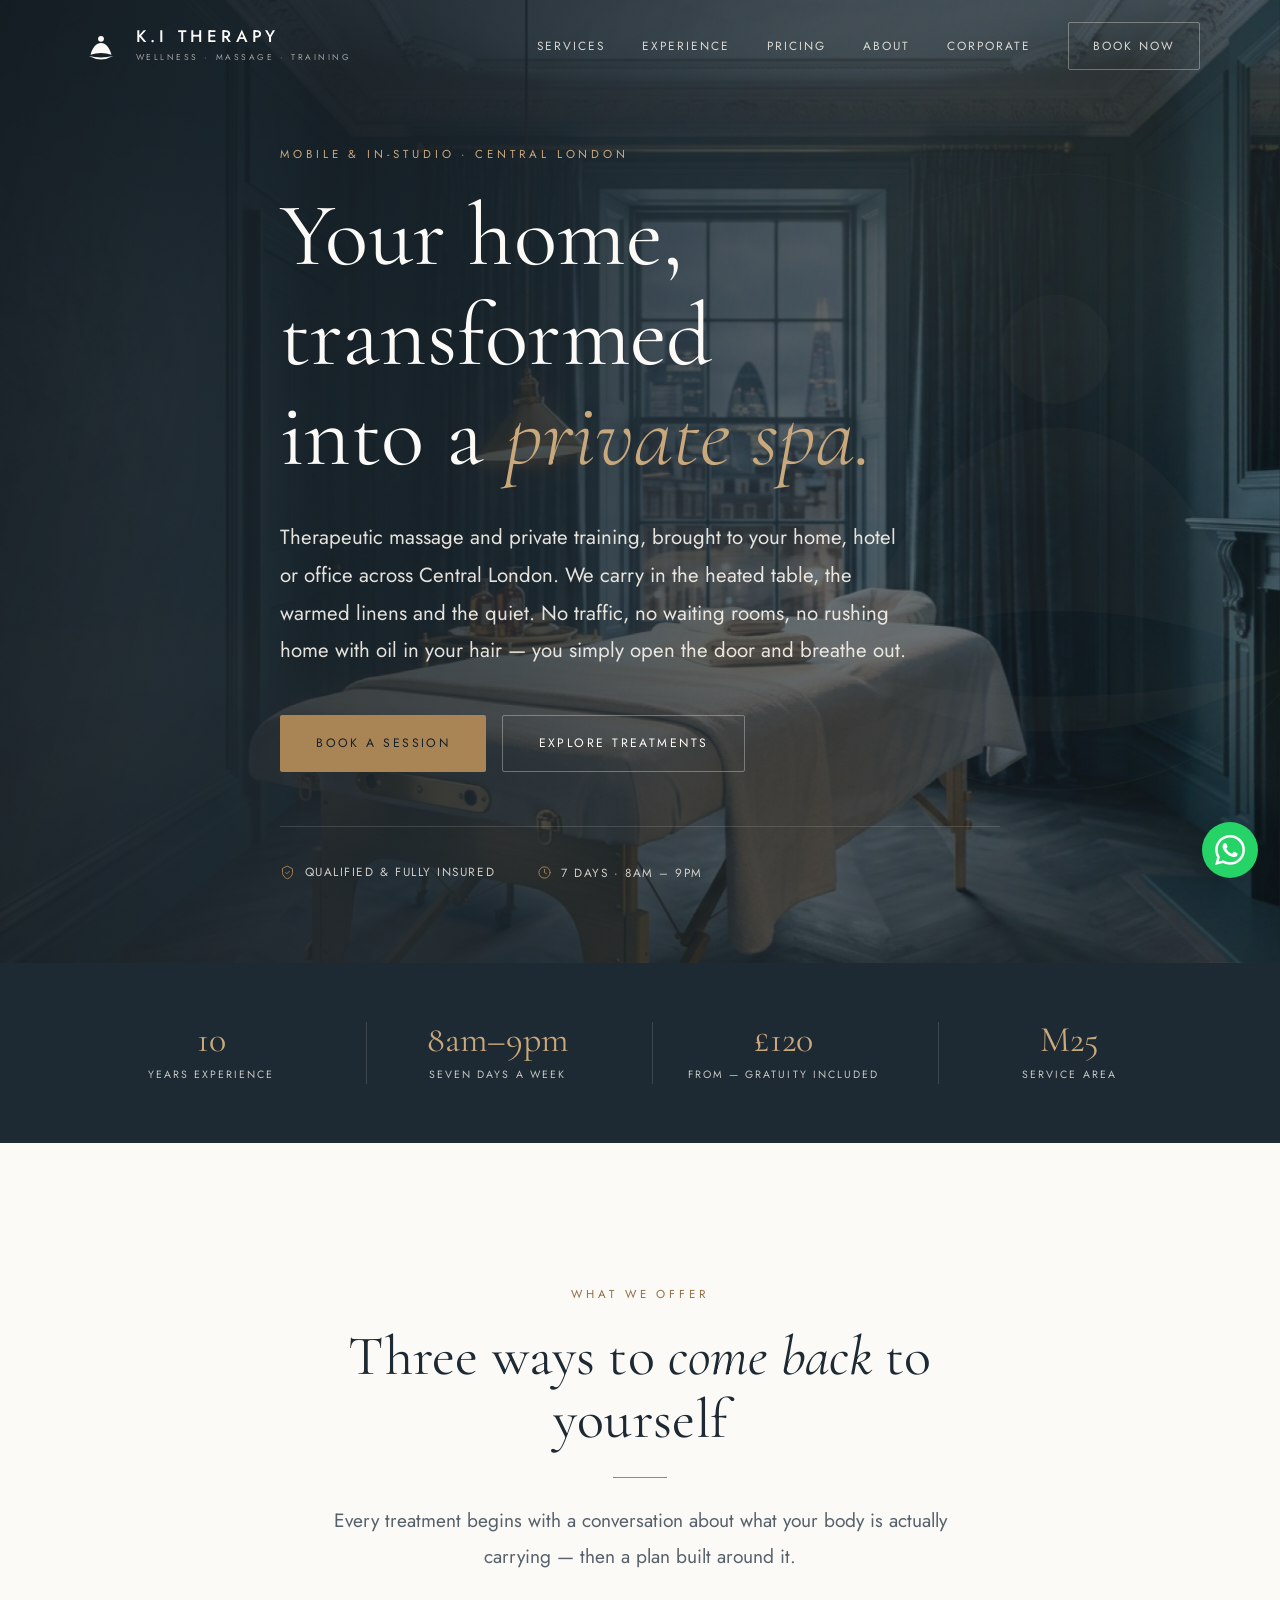
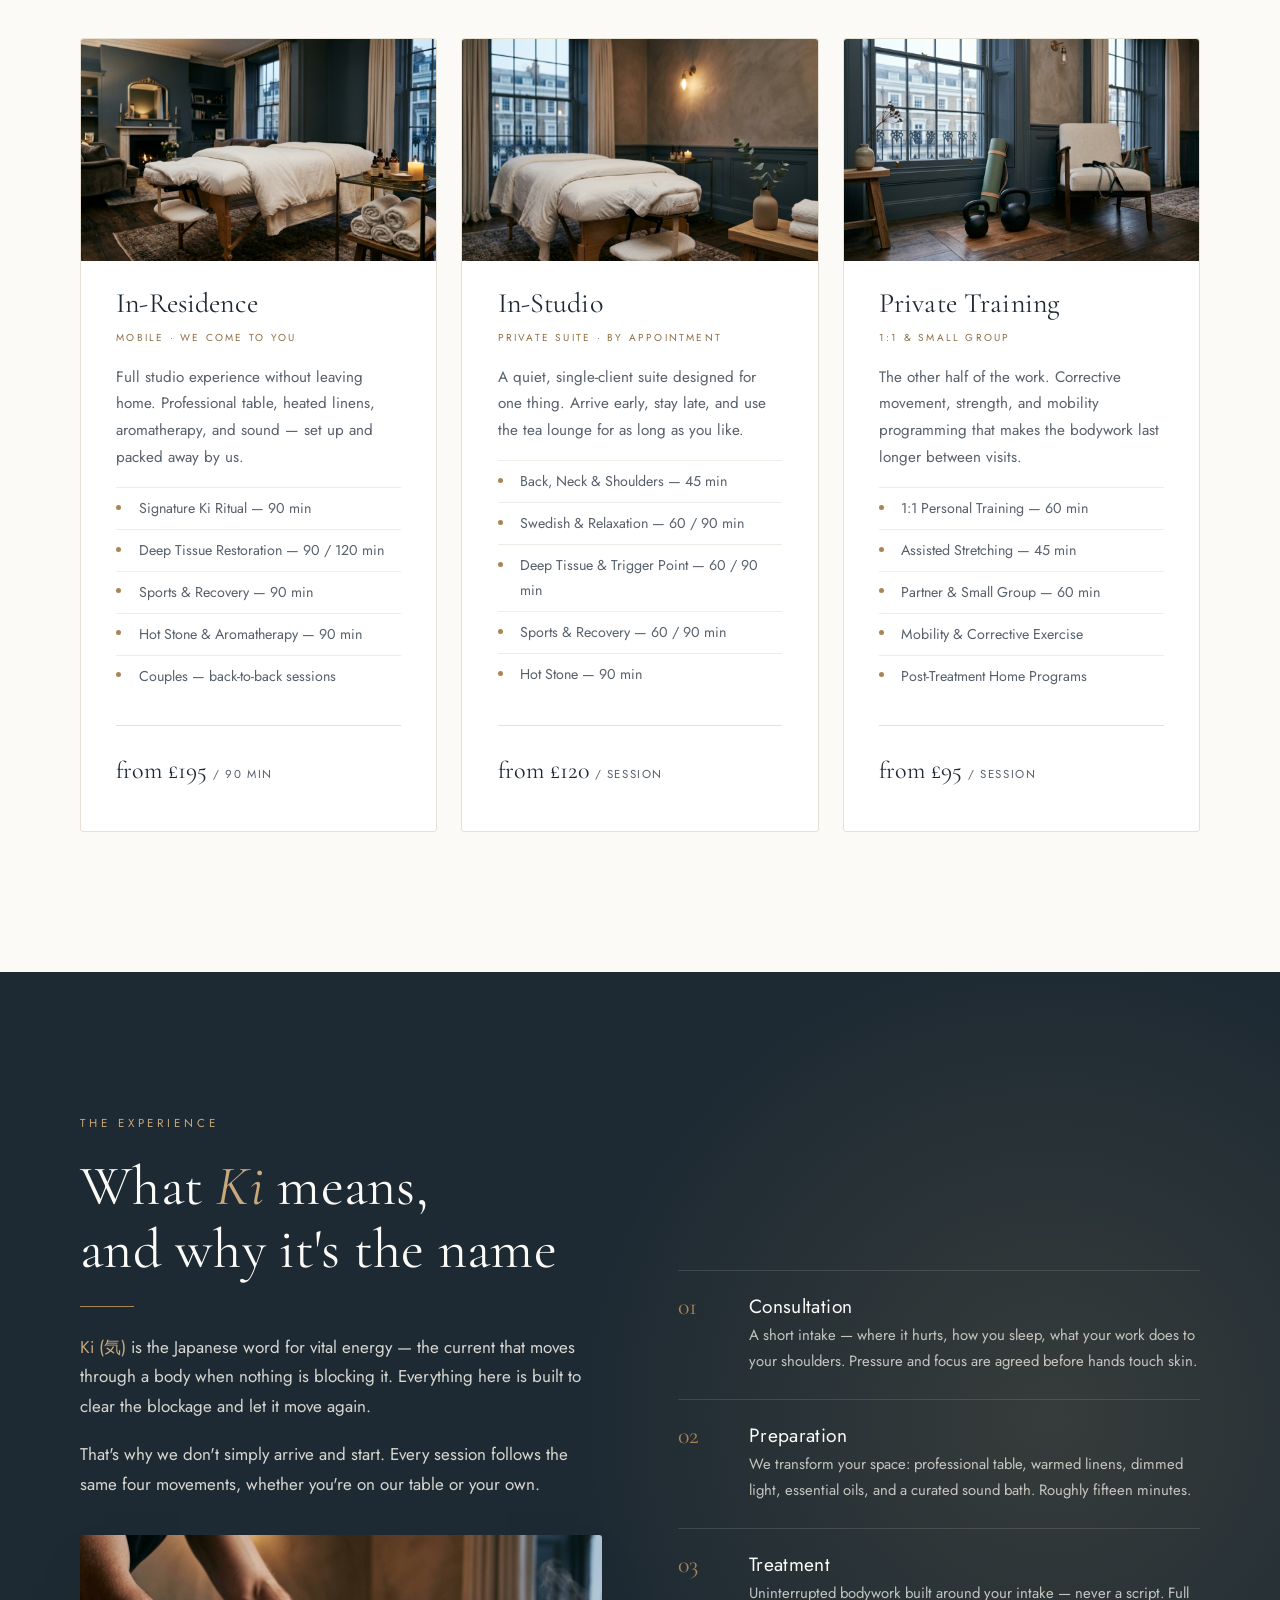
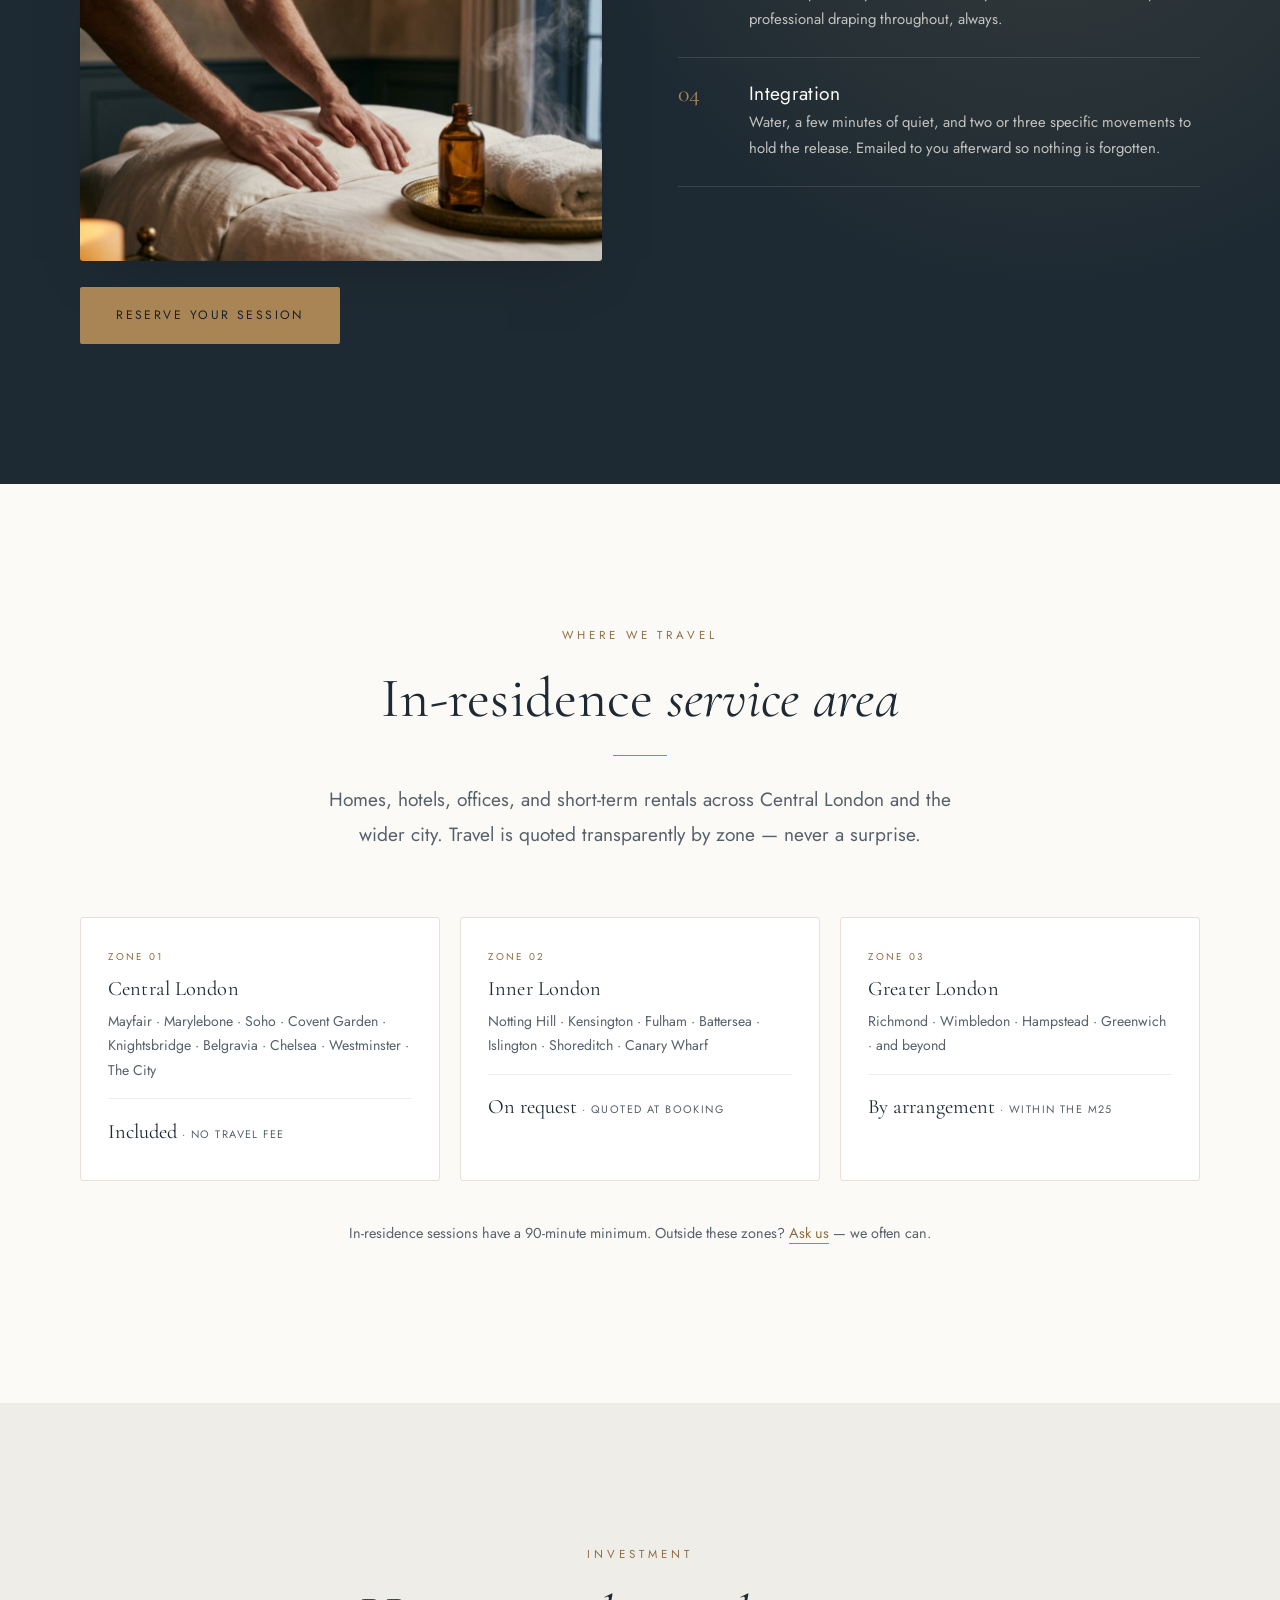
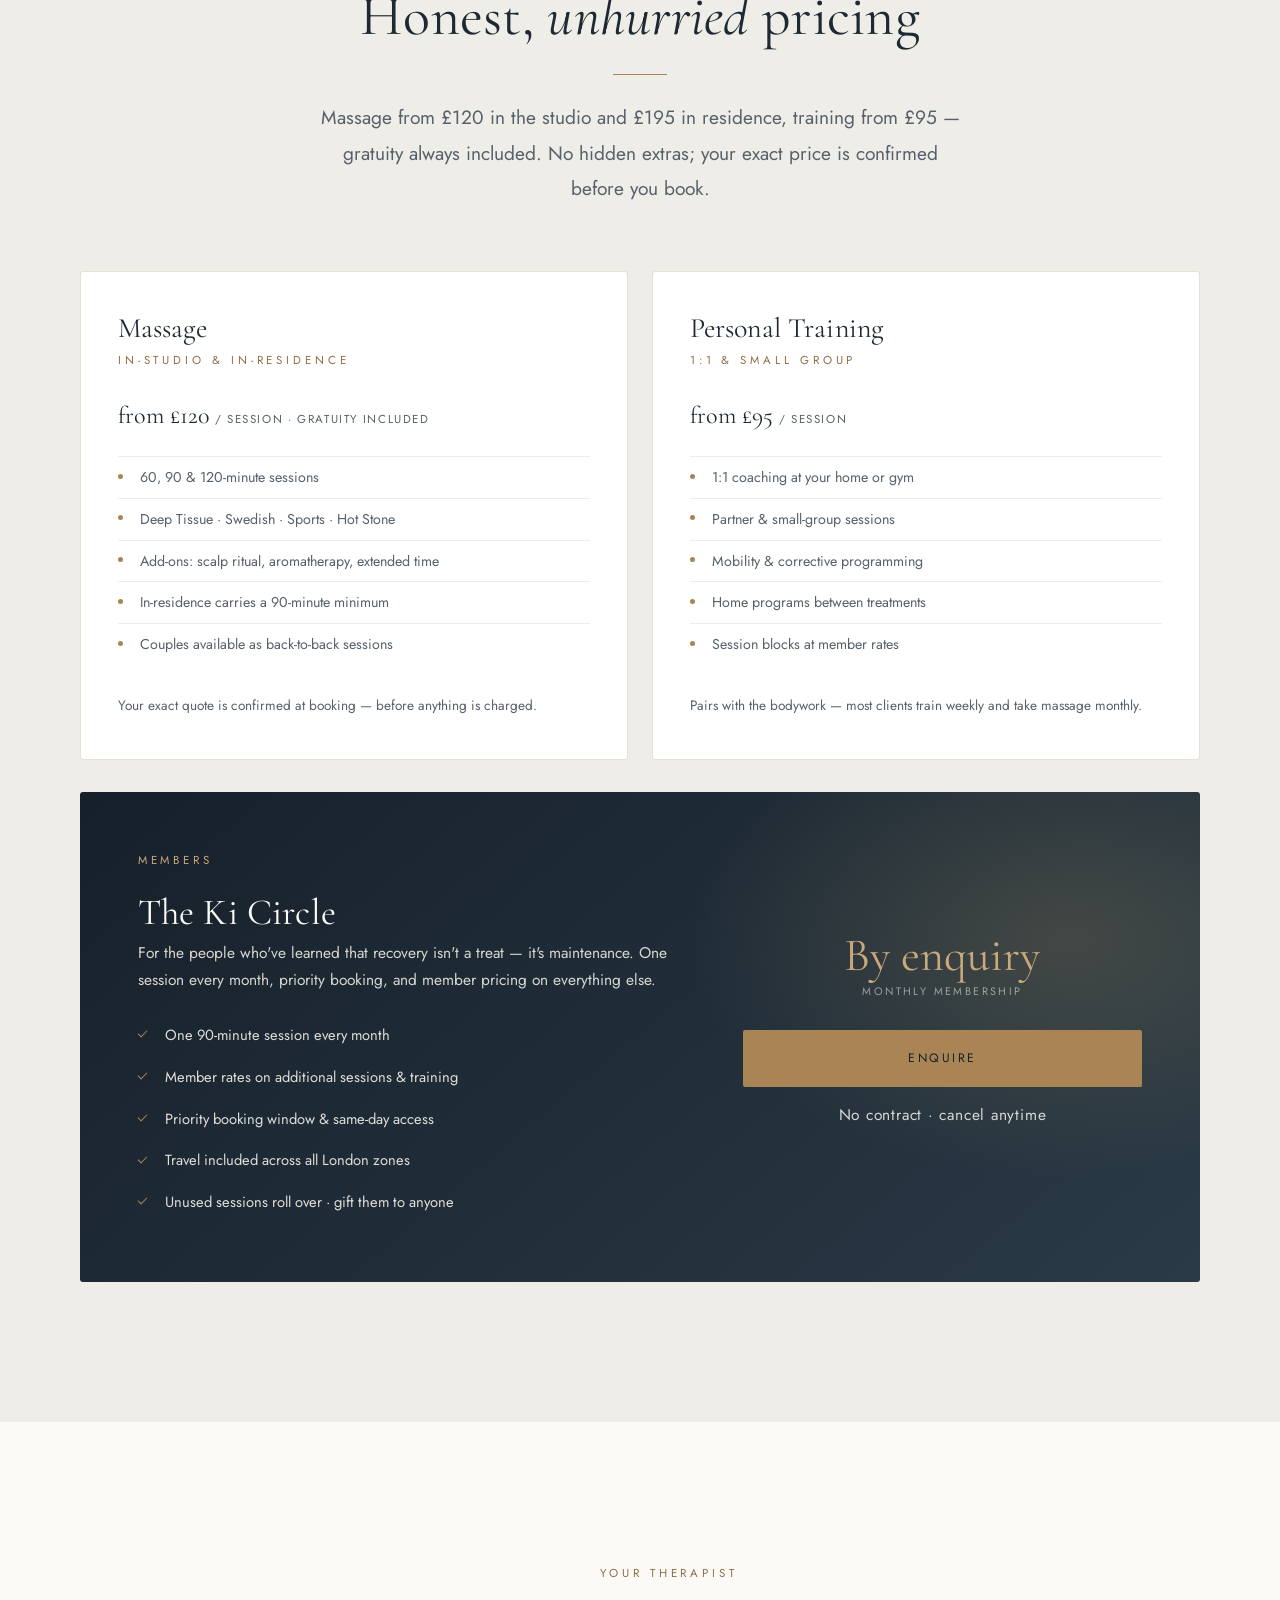
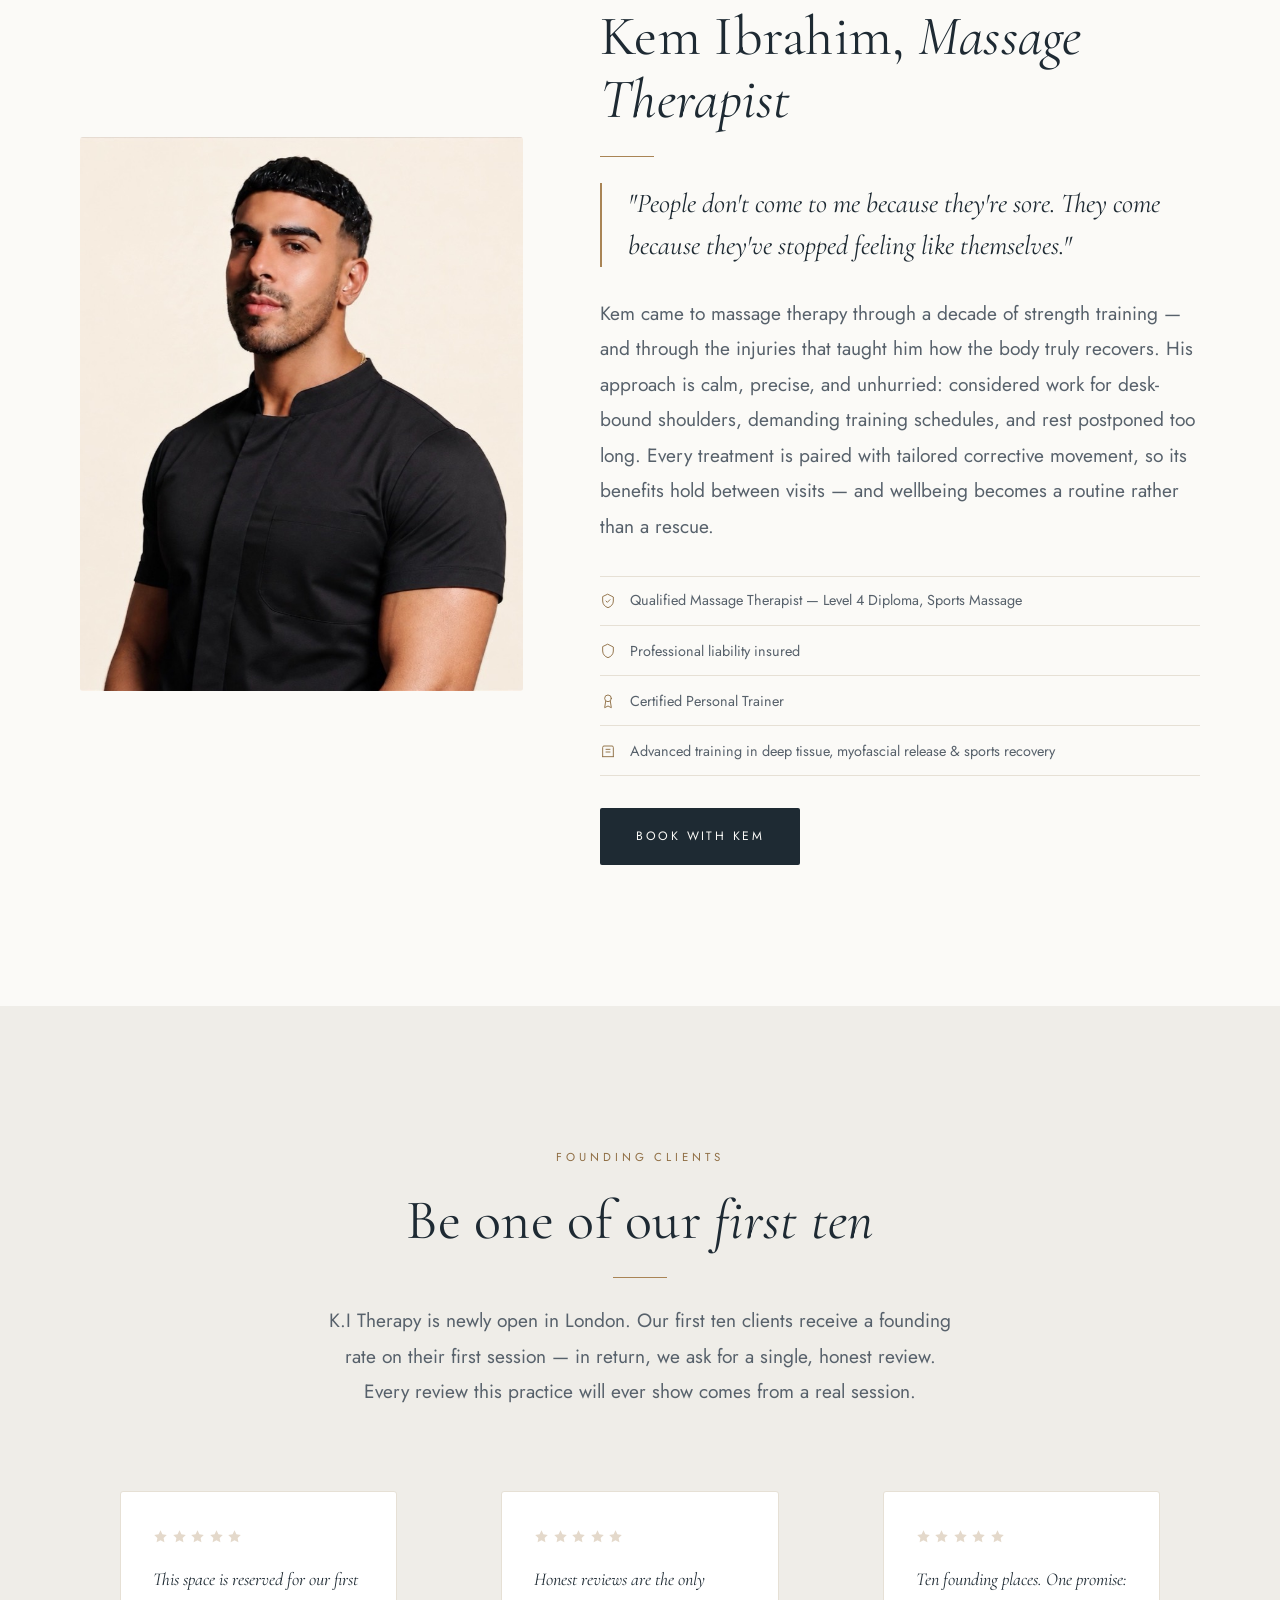
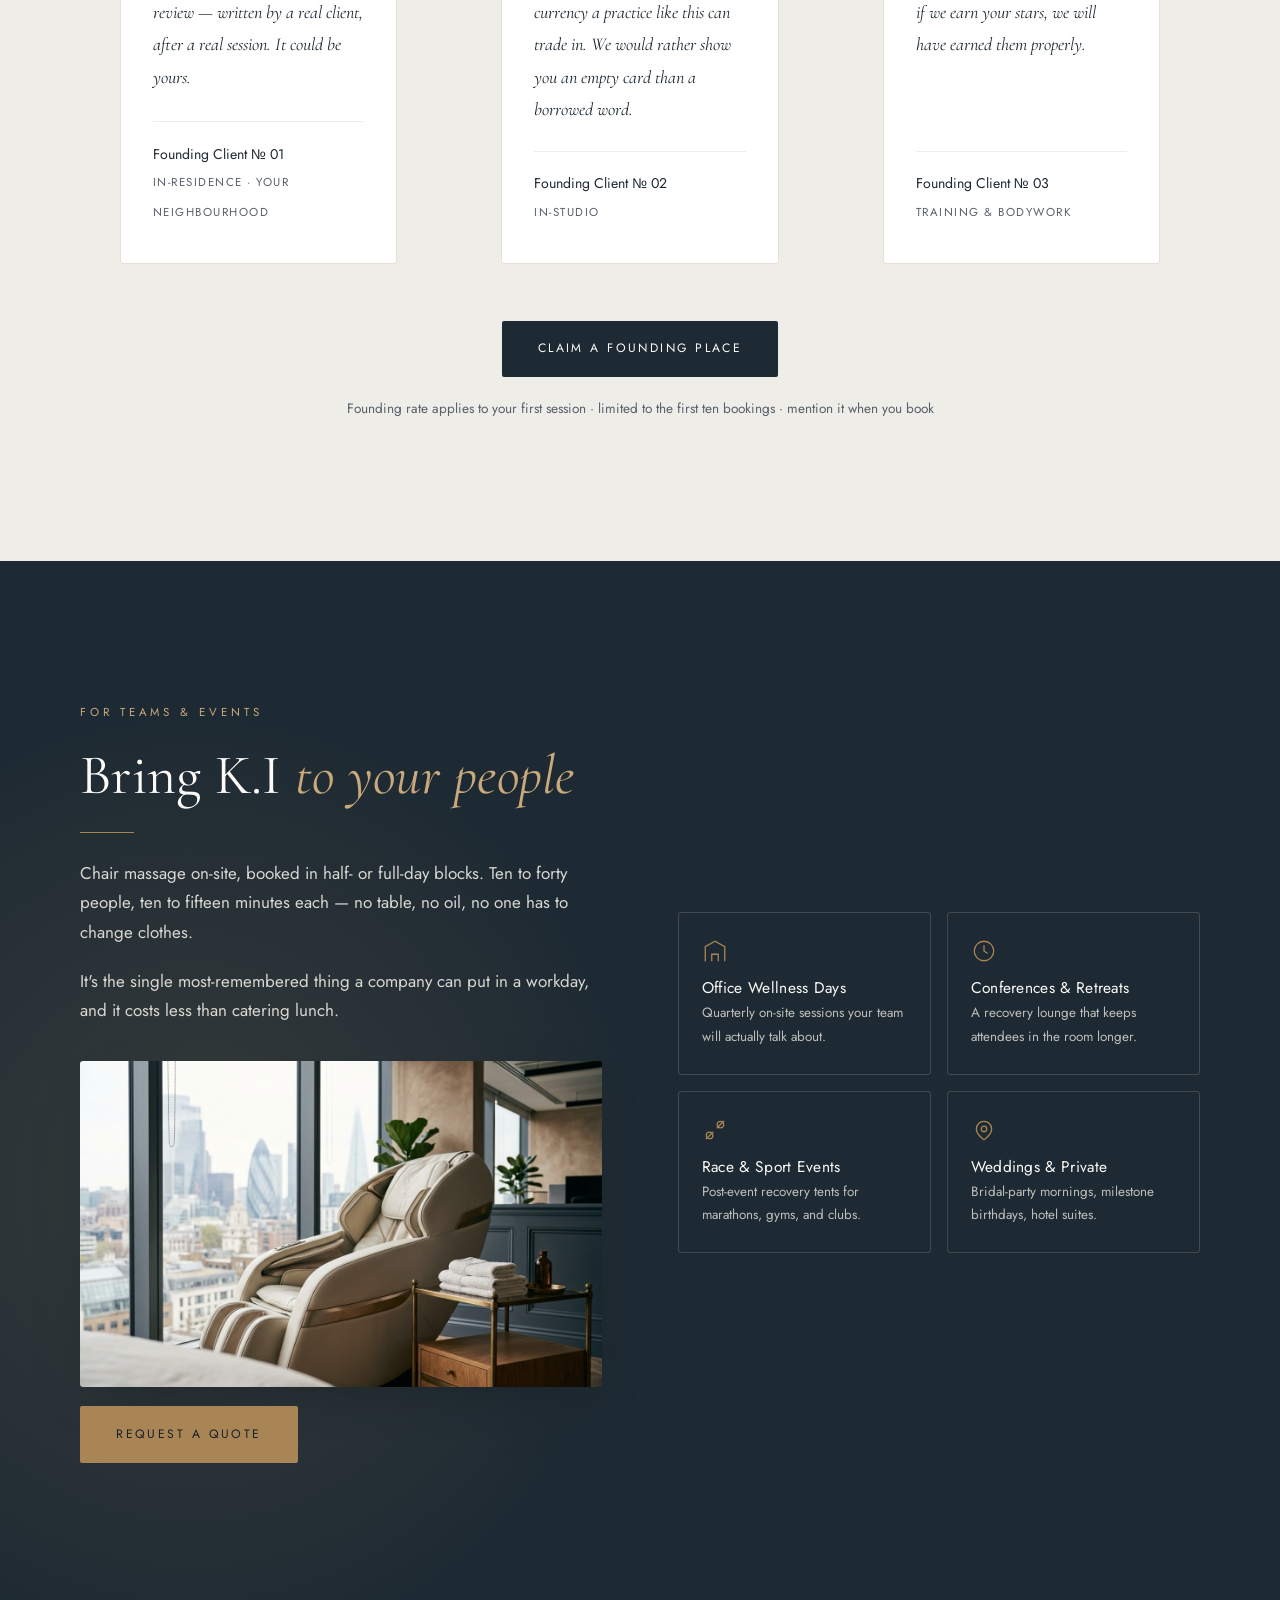
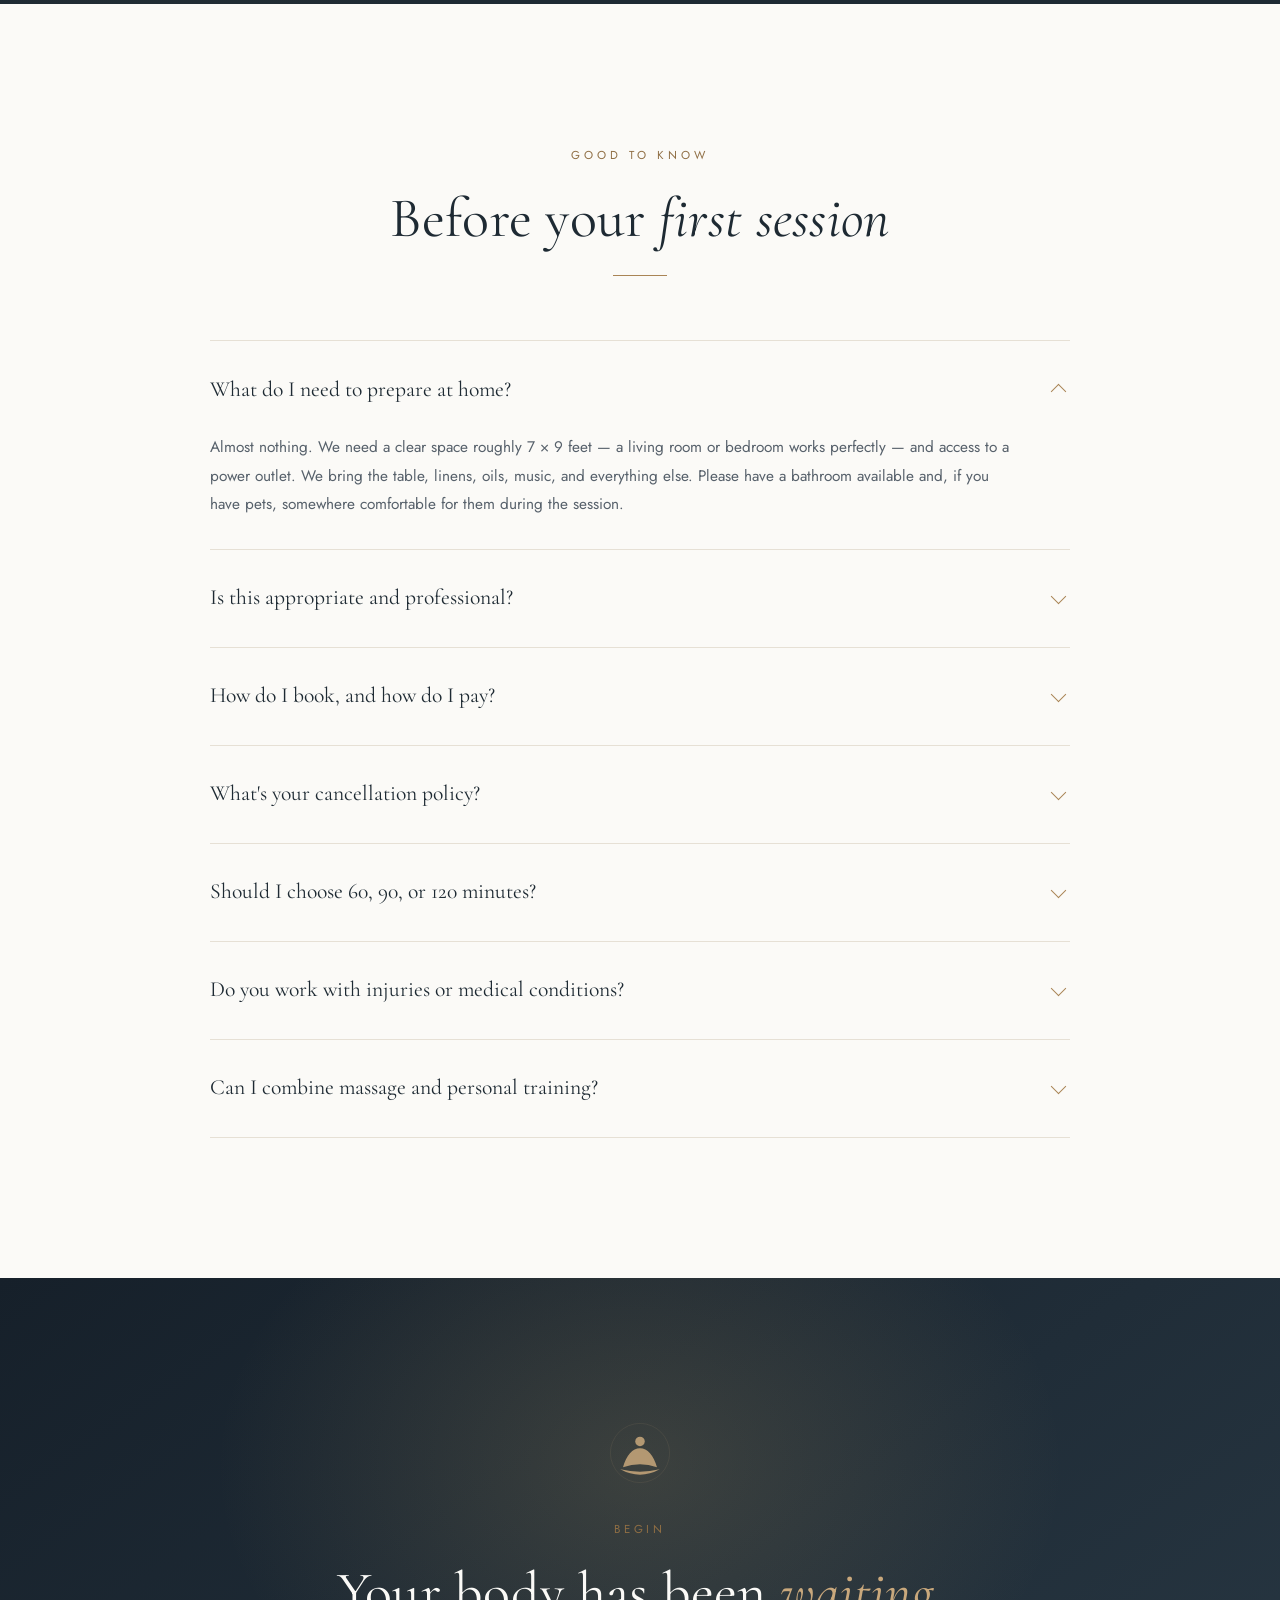
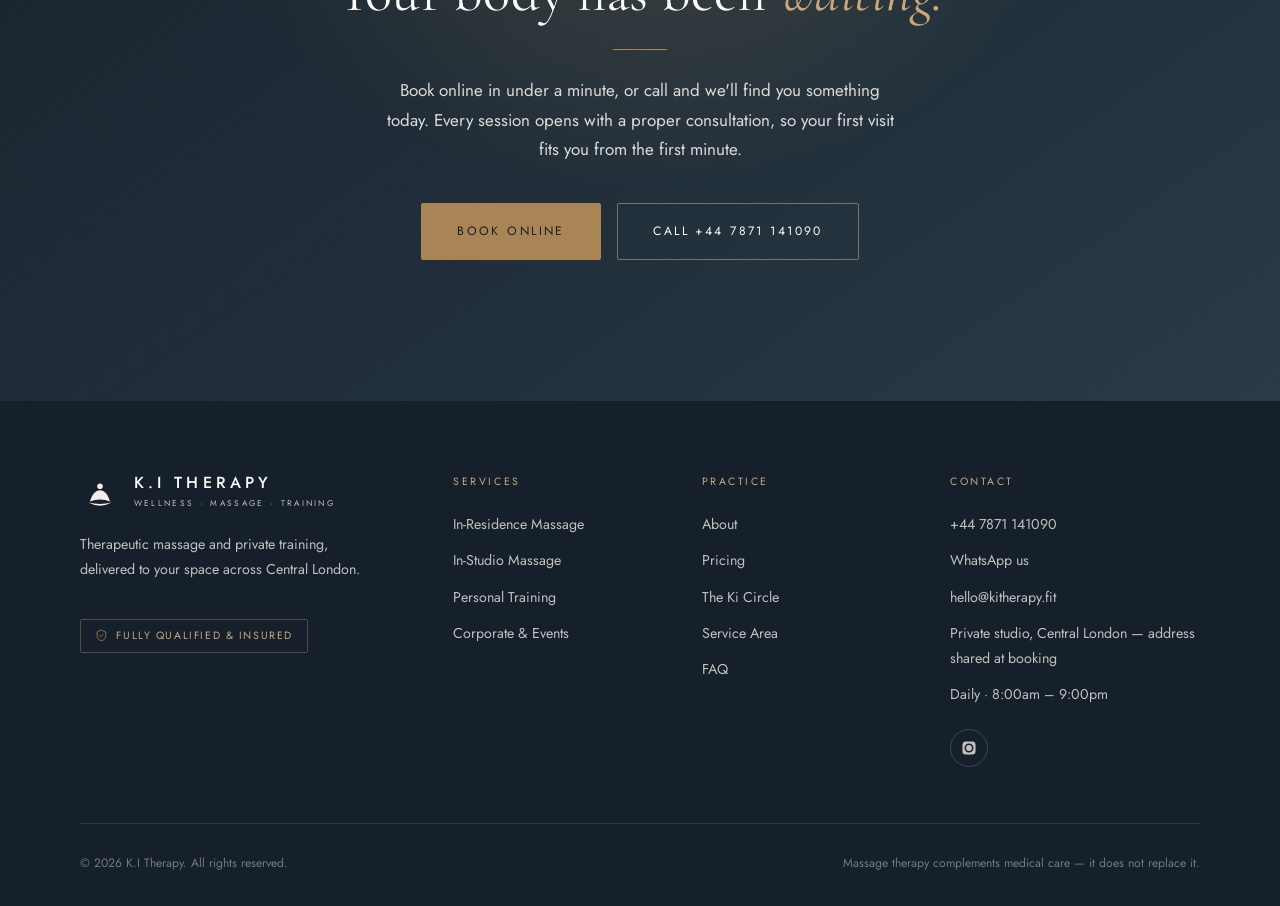
==== commit 72a0f0ca: "Expanded massage menu (user additions) + coherent price floors: studio £120, mobile £195 Co-Authored" ====
--- a/index.html
+++ b/index.html
@@ -4,7 +4,7 @@
 <meta charset="utf-8">
 <meta name="viewport" content="width=device-width, initial-scale=1">
 <title>K.I Therapy — Luxury Mobile Massage & Wellness | London</title>
-<meta name="description" content="Therapeutic massage delivered to your home, hotel, or office across Central London — plus private in-studio treatments and personal training. From £150, gratuity included.">
+<meta name="description" content="Therapeutic massage delivered to your home, hotel, or office across Central London — plus private in-studio treatments and personal training. From £120, gratuity included.">
 
 <!-- Open Graph -->
 <meta property="og:title" content="K.I Therapy — Luxury Mobile Massage & Wellness">
@@ -118,7 +118,7 @@
     <dl class="trust__grid">
       <div><dt>10</dt><dd>Years Experience</dd></div>
       <div><dt>8am–9pm</dt><dd>Seven Days a Week</dd></div>
-      <div><dt>£150</dt><dd>From — Gratuity Included</dd></div>
+      <div><dt>£120</dt><dd>From — Gratuity Included</dd></div>
       <div><dt>M25</dt><dd>Service Area</dd></div>
     </dl>
   </div>
@@ -147,11 +147,12 @@
         <ul class="svc__list">
           <li>Signature Ki Ritual — 90 min</li>
           <li>Deep Tissue Restoration — 90 / 120 min</li>
+          <li>Sports &amp; Recovery — 90 min</li>
           <li>Hot Stone &amp; Aromatherapy — 90 min</li>
-          <li>Couples &amp; Side-by-Side — 90 min</li>
+          <li>Couples — back-to-back sessions</li>
         </ul>
         <div class="svc__foot">
-          <div class="svc__price">from £150 <span>/ session</span></div>
+          <div class="svc__price">from £195 <span>/ 90 min</span></div>
         </div>
       </article>
 
@@ -163,13 +164,14 @@
         <p>A quiet, single-client suite designed for one thing. Arrive early, stay late,
            and use the tea lounge for as long as you like.</p>
         <ul class="svc__list">
+          <li>Back, Neck &amp; Shoulders — 45 min</li>
           <li>Swedish &amp; Relaxation — 60 / 90 min</li>
           <li>Deep Tissue &amp; Trigger Point — 60 / 90 min</li>
           <li>Sports &amp; Recovery — 60 / 90 min</li>
-          <li>Prenatal — 60 / 90 min</li>
+          <li>Hot Stone — 90 min</li>
         </ul>
         <div class="svc__foot">
-          <div class="svc__price">from £150 <span>/ session</span></div>
+          <div class="svc__price">from £120 <span>/ session</span></div>
         </div>
       </article>
 
@@ -182,6 +184,7 @@
            programming that makes the bodywork last longer between visits.</p>
         <ul class="svc__list">
           <li>1:1 Personal Training — 60 min</li>
+          <li>Assisted Stretching — 45 min</li>
           <li>Partner &amp; Small Group — 60 min</li>
           <li>Mobility &amp; Corrective Exercise</li>
           <li>Post-Treatment Home Programs</li>
@@ -285,8 +288,8 @@
       <span class="eyebrow">Investment</span>
       <h2>Honest, <span class="serif-accent">unhurried</span> pricing</h2>
       <hr class="rule">
-      <p class="lede">Massage from £150, training from £95 — gratuity always included.
-         No menu of hidden extras; your exact quote is confirmed before you book.</p>
+      <p class="lede">Massage from £120 in the studio and £195 in residence, training from £95 —
+         gratuity always included. No hidden extras; your exact price is confirmed before you book.</p>
     </div>
 
     <div class="price-grid">
@@ -294,13 +297,13 @@
       <div class="card rv">
         <h3>Massage</h3>
         <span class="eyebrow">In-Studio &amp; In-Residence</span>
-        <div class="svc__price" style="margin-bottom:1.2rem">from £150 <span>/ session · gratuity included</span></div>
+        <div class="svc__price" style="margin-bottom:1.2rem">from £120 <span>/ session · gratuity included</span></div>
         <ul class="svc__list">
           <li>60, 90 &amp; 120-minute sessions</li>
-          <li>Deep Tissue · Swedish · Sports · Prenatal</li>
-          <li>Hot Stone &amp; Aromatherapy on request</li>
+          <li>Deep Tissue · Swedish · Sports · Hot Stone</li>
+          <li>Add-ons: scalp ritual, aromatherapy, extended time</li>
           <li>In-residence carries a 90-minute minimum</li>
-          <li>Couples &amp; side-by-side available</li>
+          <li>Couples available as back-to-back sessions</li>
         </ul>
         <p class="muted" style="font-size:.85rem;margin:1.2rem 0 0">Your exact quote is confirmed at
            booking — before anything is charged.</p>
--- a/styles.css
+++ b/styles.css
@@ -187,16 +187,25 @@
 .hero {
   position: relative; min-height: 100svh;
   display: grid; align-items: center;
-  background:
-    linear-gradient(105deg, rgba(18,25,31,.92) 0%, rgba(30,42,51,.82) 45%, rgba(30,42,51,.38) 100%),
-    url('assets/hero.jpg') center right / cover no-repeat;
   background-color: var(--pine-dk);
   color: var(--bone); overflow: hidden;
   padding-block: 9rem 5rem;
 }
+/* Photo layer — drifts imperceptibly (Ken Burns) beneath the gradient veil */
+.hero::before {
+  content: ''; position: absolute; inset: 0; z-index: 0;
+  background: url('assets/hero.jpg') center right / cover no-repeat;
+  animation: heroDrift 30s ease-in-out infinite alternate;
+  will-change: transform;
+}
+@keyframes heroDrift {
+  from { transform: scale(1); }
+  to   { transform: scale(1.07) translateX(-1.2%); }
+}
 .hero__veil {
-  position: absolute; inset: 0; pointer-events: none;
+  position: absolute; inset: 0; z-index: 1; pointer-events: none;
   background:
+    linear-gradient(105deg, rgba(18,25,31,.92) 0%, rgba(30,42,51,.82) 45%, rgba(30,42,51,.38) 100%),
     radial-gradient(58% 48% at 74% 22%, rgba(192,162,101,.20), transparent 68%),
     radial-gradient(46% 42% at 8% 88%, rgba(219,199,154,.10), transparent 70%);
 }
@@ -602,6 +611,49 @@
 .bookbar.is-on { transform: translateY(0); }
 .bookbar .btn { flex: 1; padding: .95rem 1rem; font-size: .68rem; }
 
+/* ---------- Animations: quiet luxury ---------- */
+
+/* Hero entrance — each element rises in sequence on load */
+@keyframes riseIn {
+  from { opacity: 0; transform: translateY(26px); }
+  to   { opacity: 1; transform: none; }
+}
+.hero .eyebrow, .hero h1, .hero__lede, .hero__cta, .hero__meta {
+  opacity: 0; animation: riseIn .95s var(--ease) forwards;
+}
+.hero .eyebrow { animation-delay: .15s; }
+.hero h1       { animation-delay: .30s; }
+.hero__lede    { animation-delay: .50s; }
+.hero__cta     { animation-delay: .68s; }
+.hero__meta    { animation-delay: .88s; }
+
+/* Gold rules draw themselves in when their section reveals */
+.rv .rule { transform: scaleX(0); transform-origin: left; transition: transform 1.1s var(--ease) .35s; }
+.center.rv .rule, .rv .rule.center { transform-origin: center; }
+.rv.in .rule { transform: scaleX(1); }
+
+/* Ritual steps cascade in one by one */
+.steps.rv li { opacity: 0; transform: translateY(18px); transition: opacity .7s var(--ease), transform .7s var(--ease); }
+.steps.rv.in li { opacity: 1; transform: none; }
+.steps.rv.in li:nth-child(1) { transition-delay: .15s; }
+.steps.rv.in li:nth-child(2) { transition-delay: .32s; }
+.steps.rv.in li:nth-child(3) { transition-delay: .49s; }
+.steps.rv.in li:nth-child(4) { transition-delay: .66s; }
+
+/* Gold buttons carry a single light sweep on hover */
+.btn--gold { position: relative; overflow: hidden; }
+.btn--gold::after {
+  content: ''; position: absolute; top: 0; left: -80%;
+  width: 55%; height: 100%; transform: skewX(-20deg);
+  background: linear-gradient(100deg, transparent, rgba(255,253,250,.38), transparent);
+  transition: left .75s var(--ease);
+}
+.btn--gold:hover::after { left: 130%; }
+
+/* Founding cards lift gently, like the zone cards */
+.tst { transition: transform .5s var(--ease), box-shadow .5s var(--ease); }
+.tst:hover { transform: translateY(-5px); box-shadow: 0 22px 44px -26px rgba(18,25,31,.3); }
+
 /* ---------- WhatsApp floating button ---------- */
 .wa-fab {
   position: fixed; right: 1.4rem; bottom: 1.4rem; z-index: 98;
@@ -612,6 +664,9 @@
   transition: transform .3s var(--ease), box-shadow .3s var(--ease);
 }
 .wa-fab:hover { transform: translateY(-3px) scale(1.05); box-shadow: 0 14px 30px rgba(18,25,31,.4); }
+/* Arrives quietly after the page settles */
+@keyframes fabIn { from { opacity: 0; transform: scale(.4) translateY(18px); } to { opacity: 1; transform: none; } }
+.wa-fab { animation: fabIn .55s var(--ease) 1.8s backwards; }
 .wa-fab:focus-visible { outline: 2px solid var(--gold); outline-offset: 3px; }
 .wa-fab svg { width: 30px; height: 30px; fill: #fff; }
 /* Above the sticky book bar on mobile */
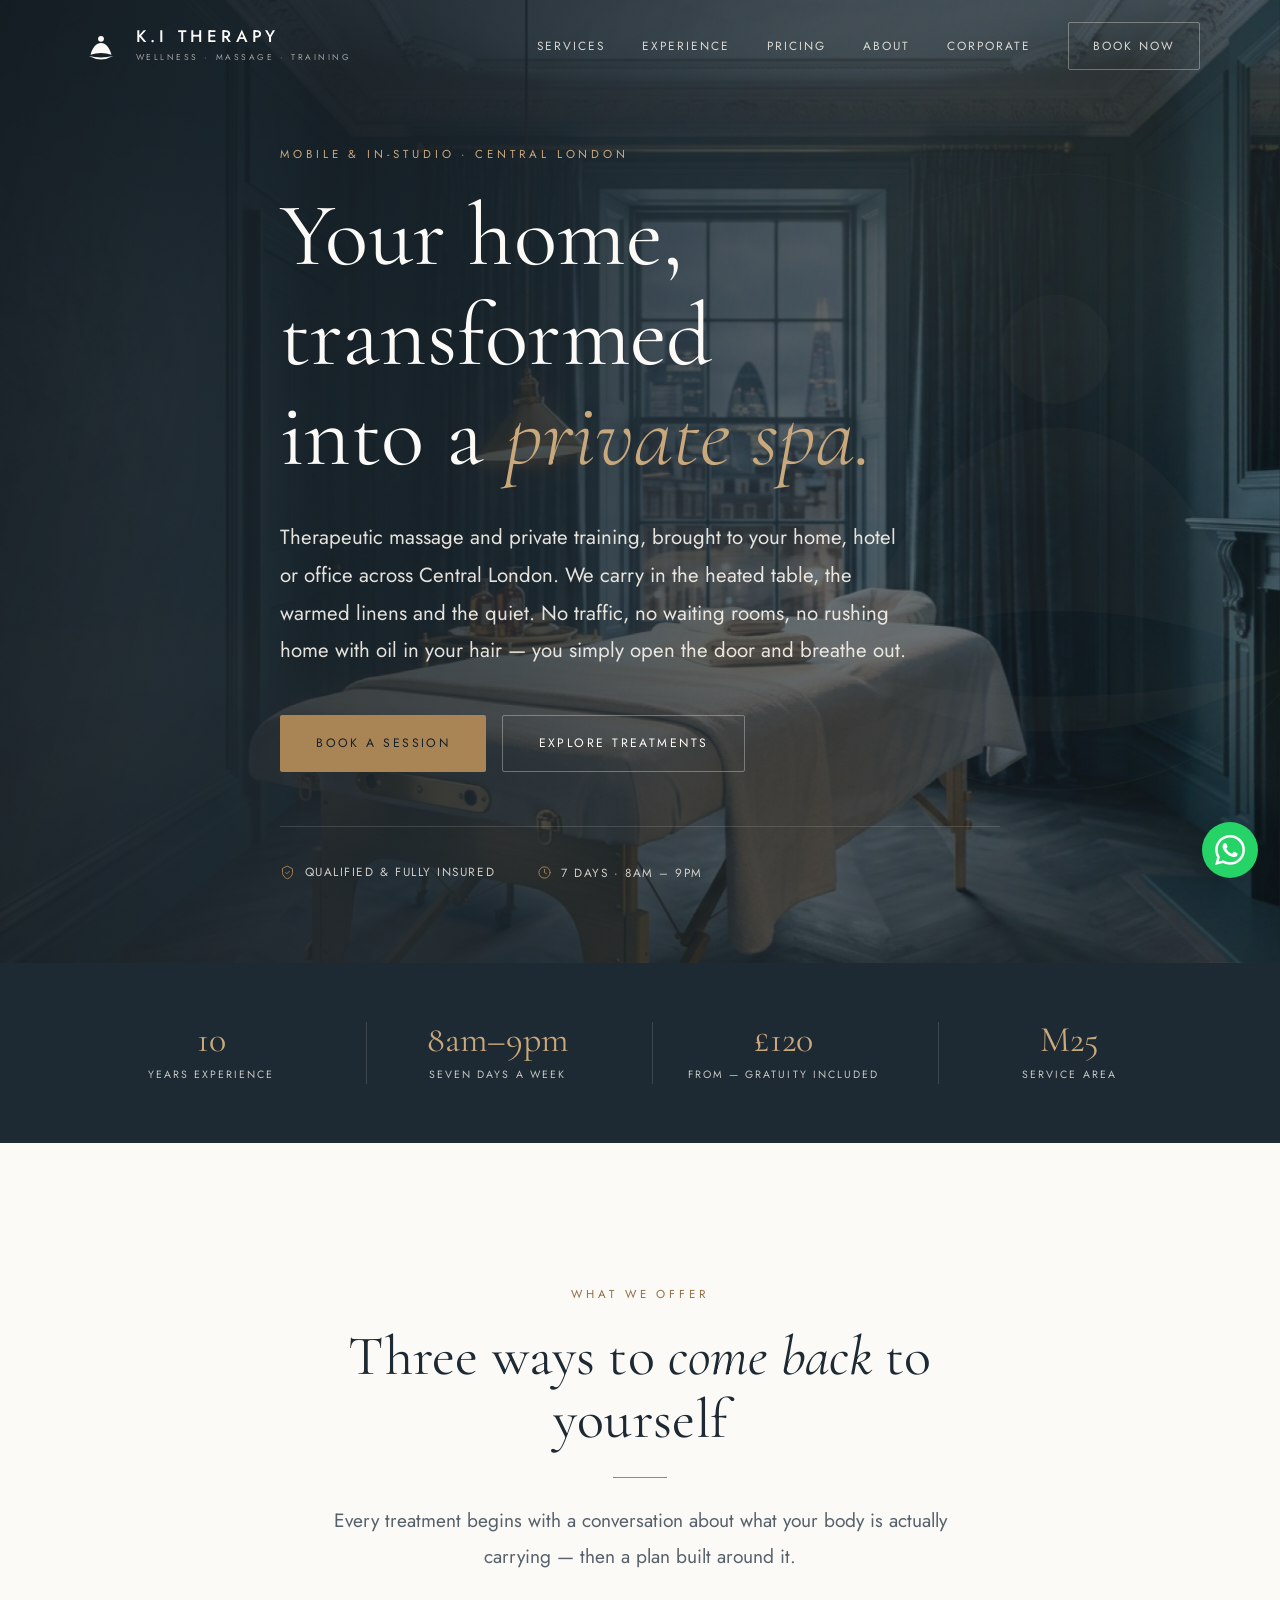
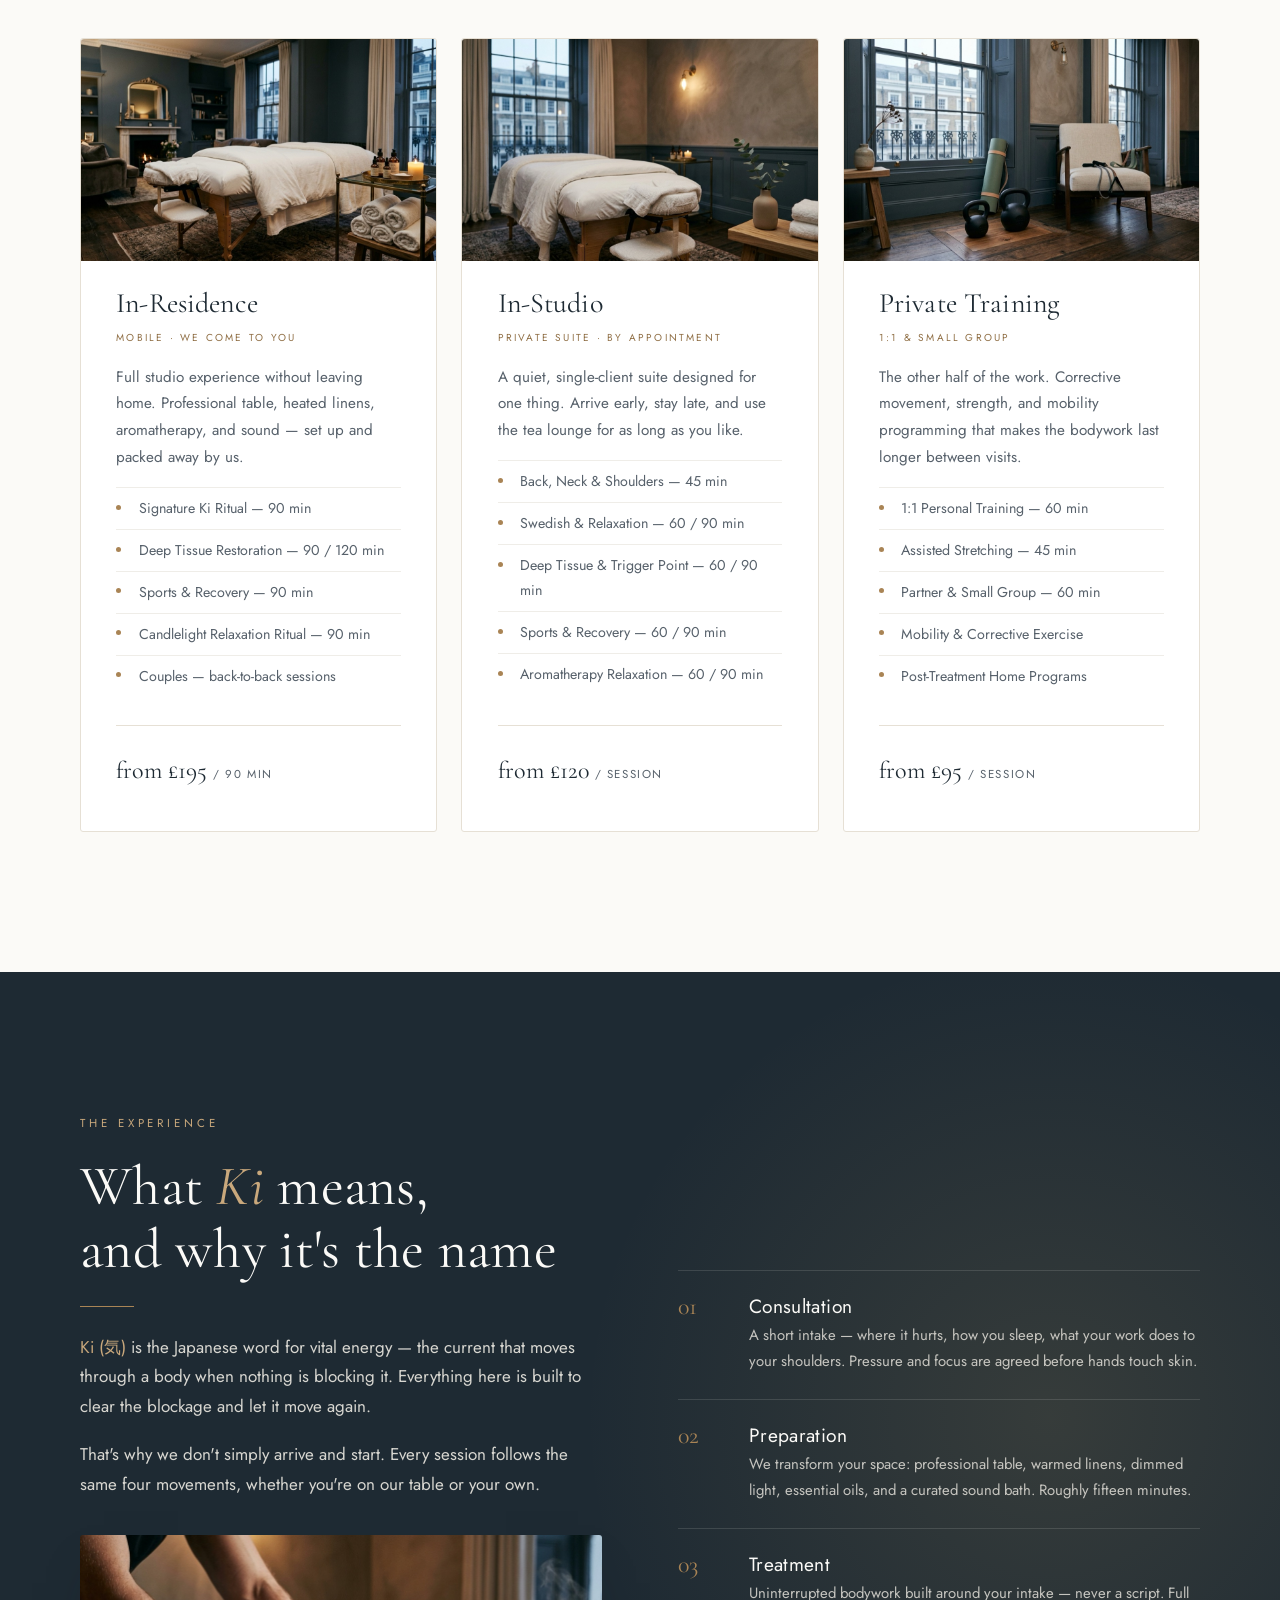
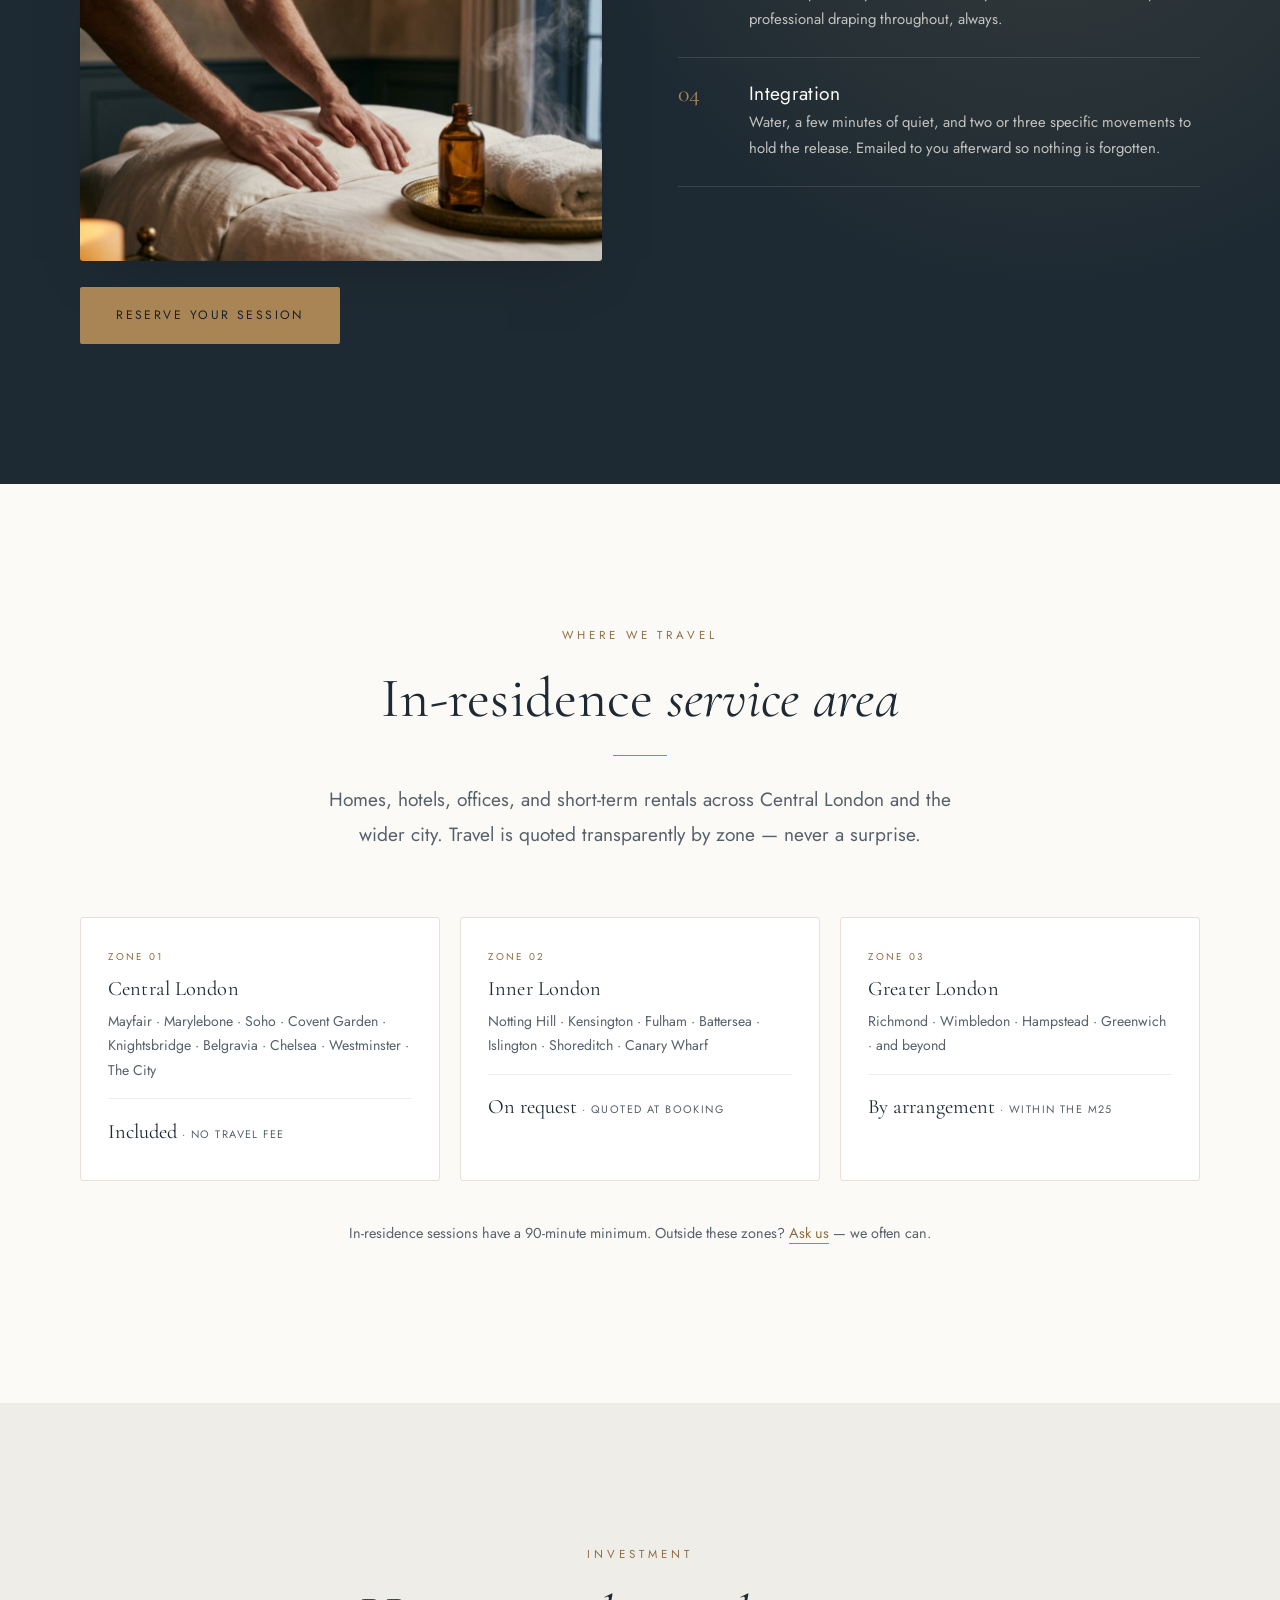
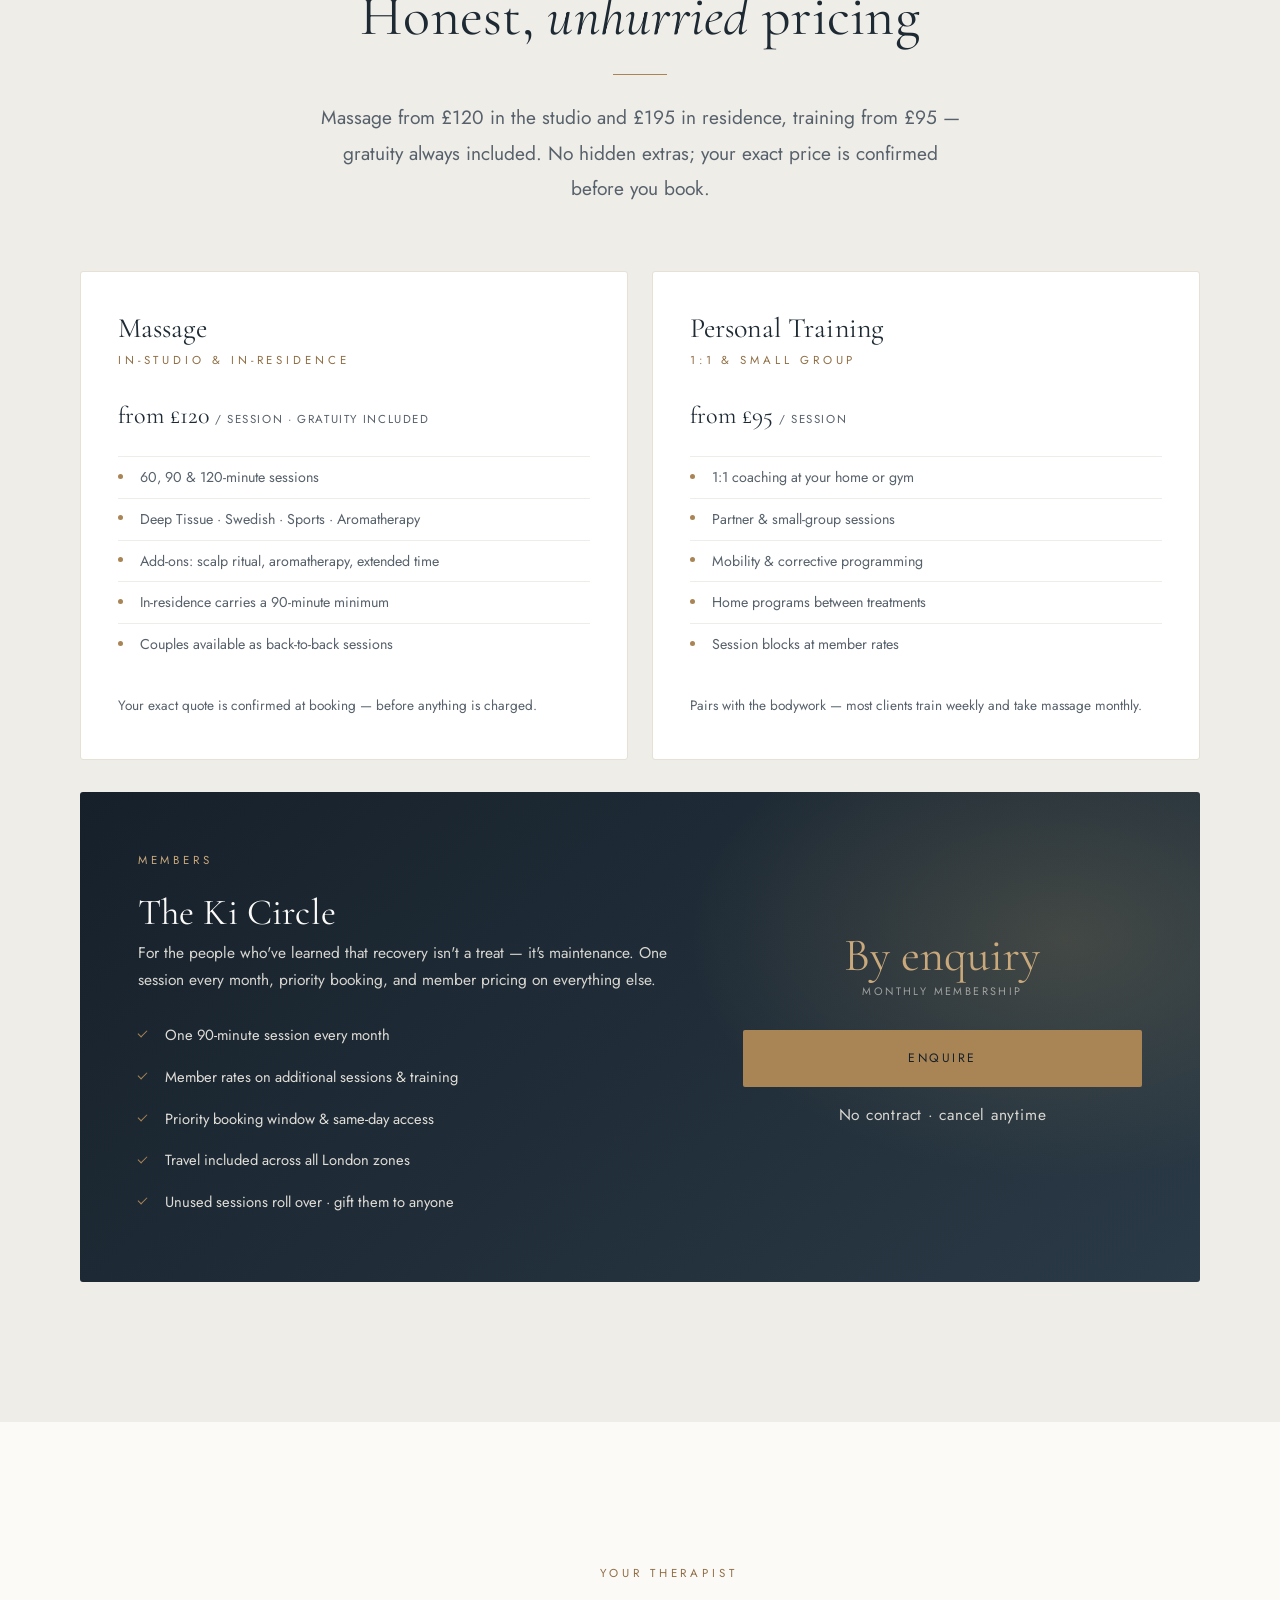
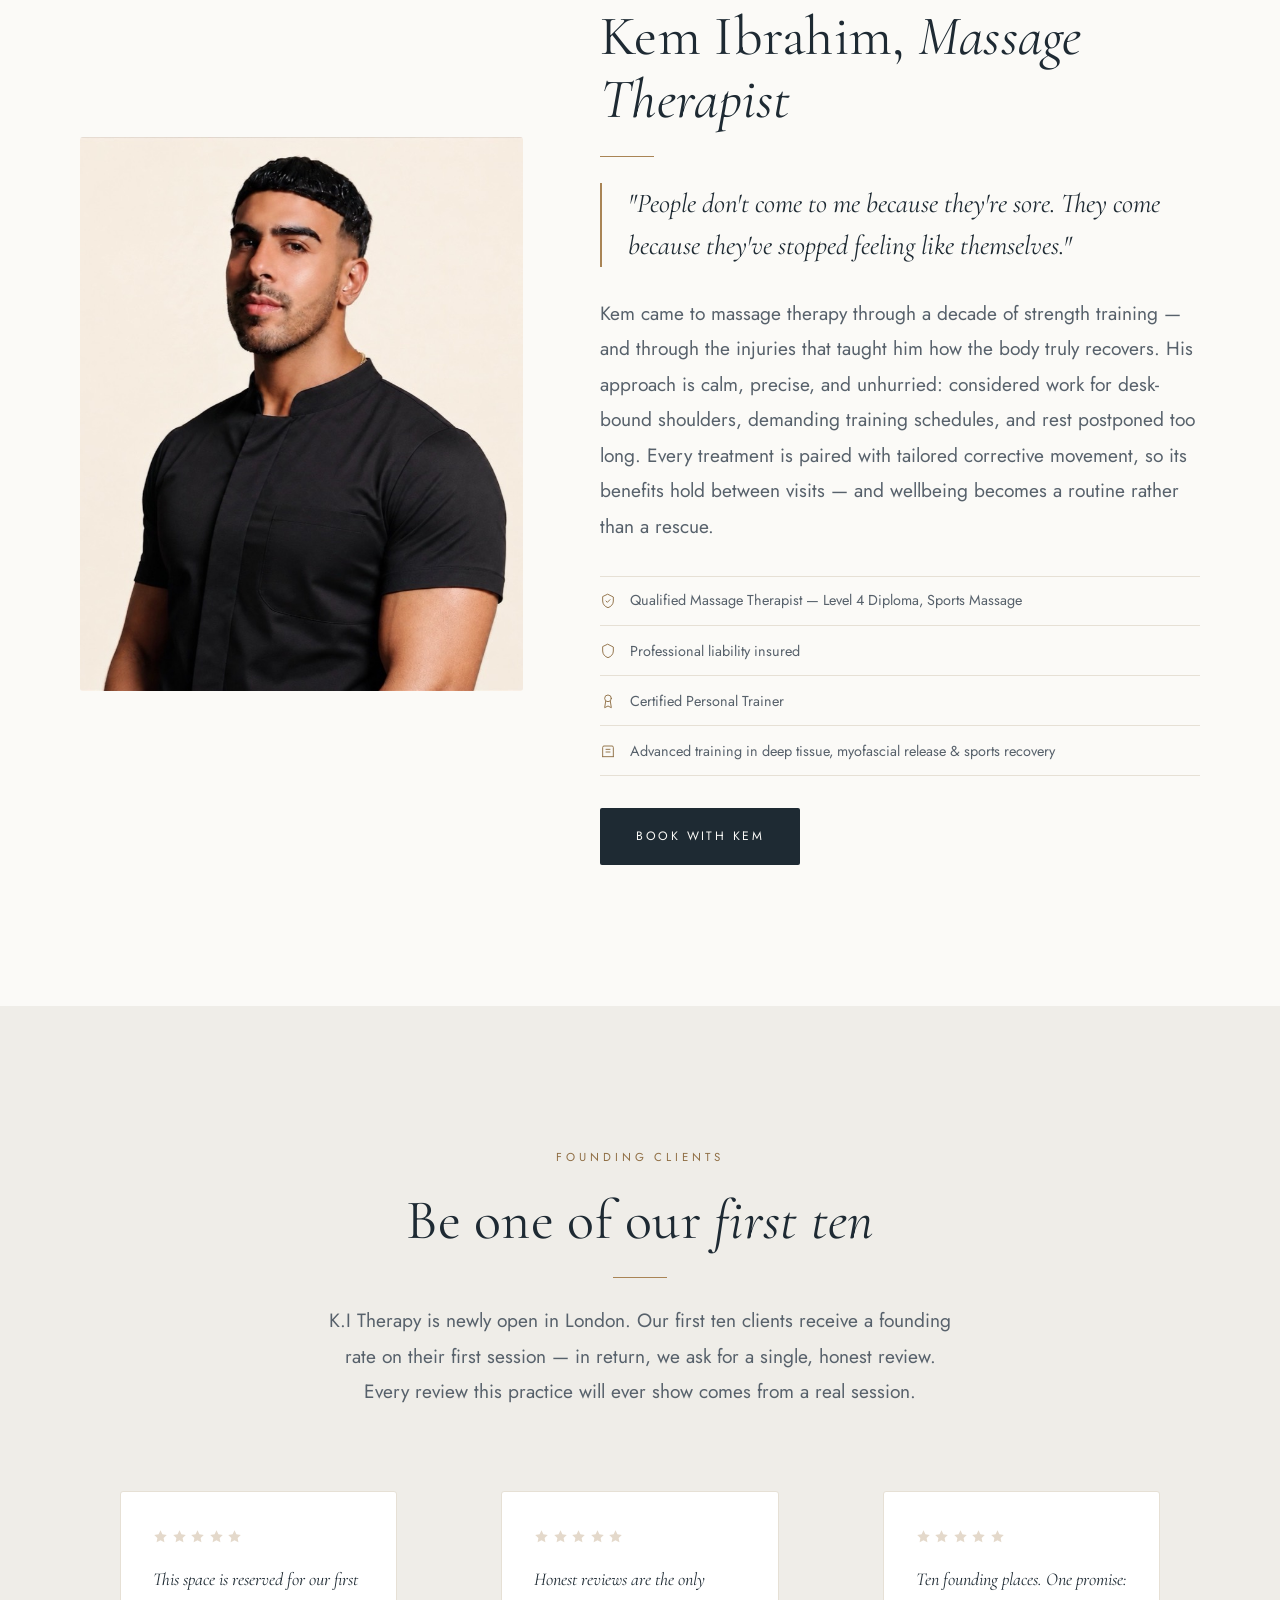
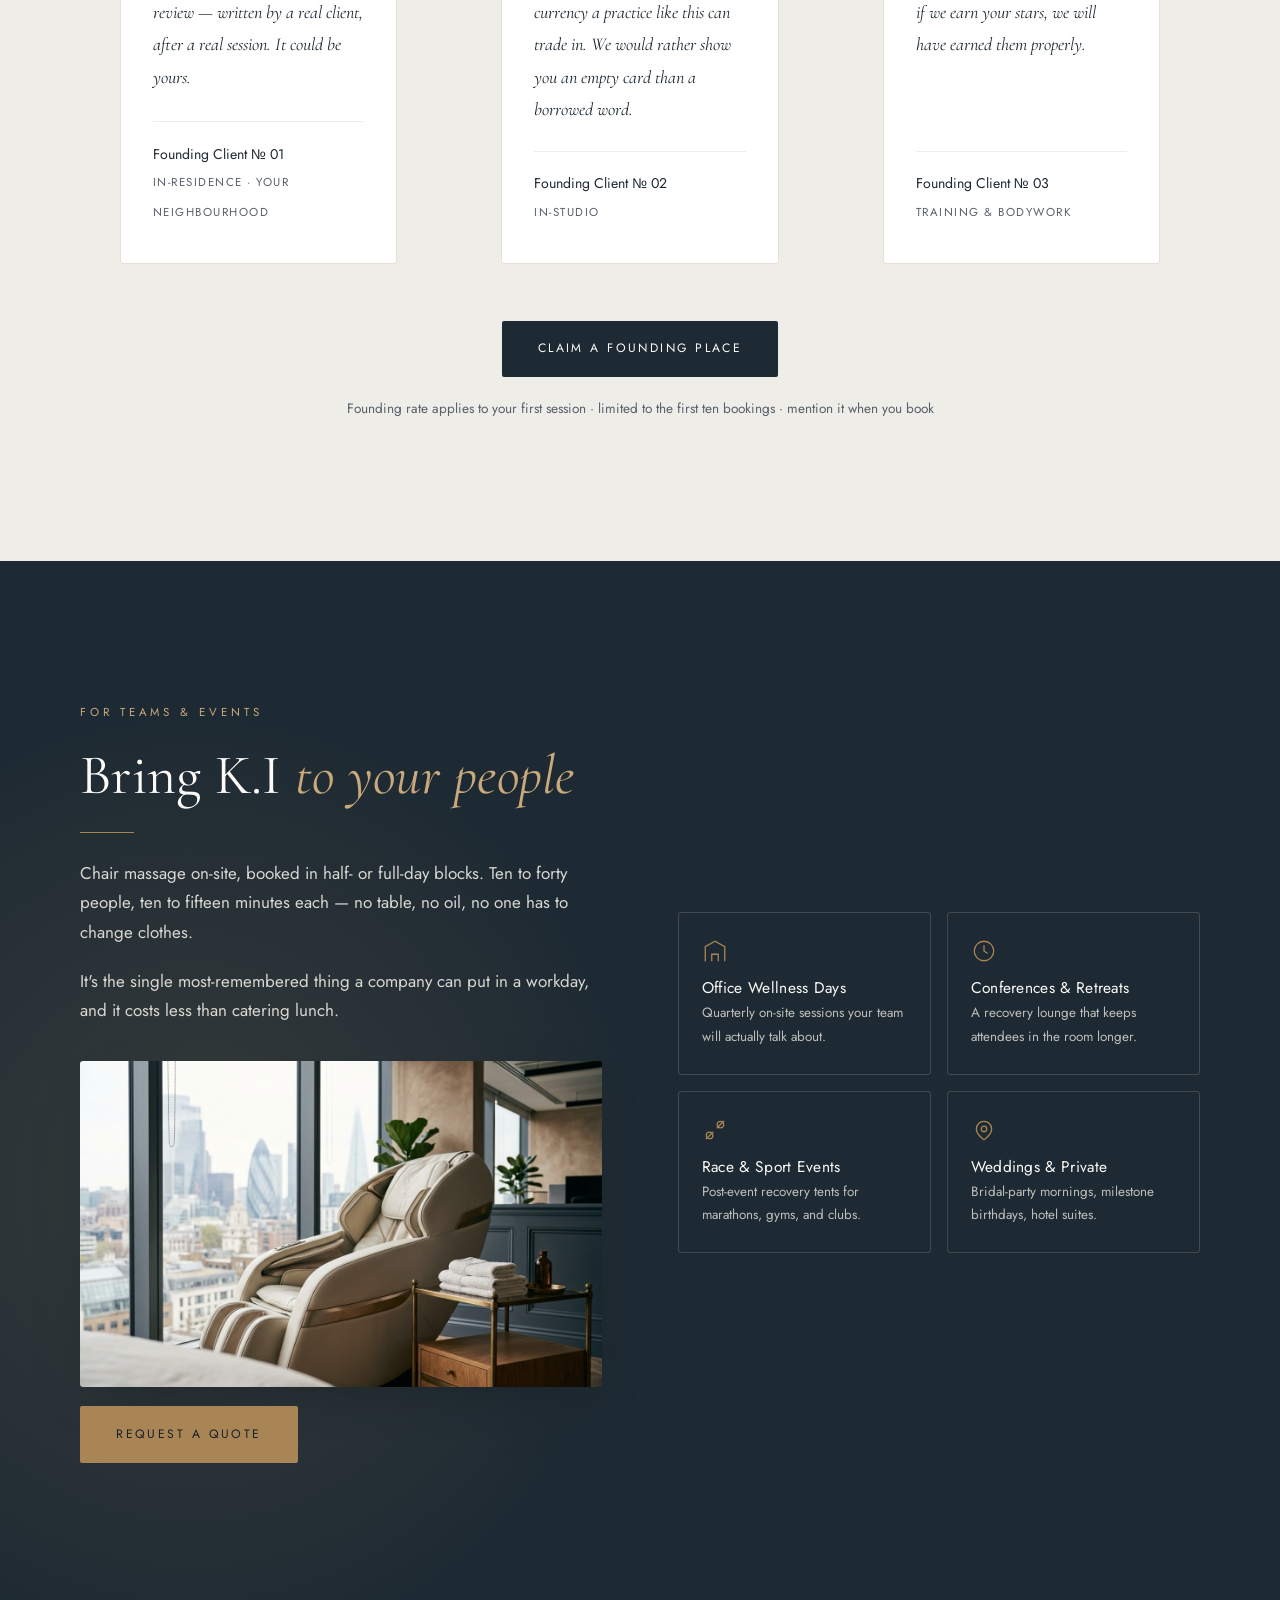
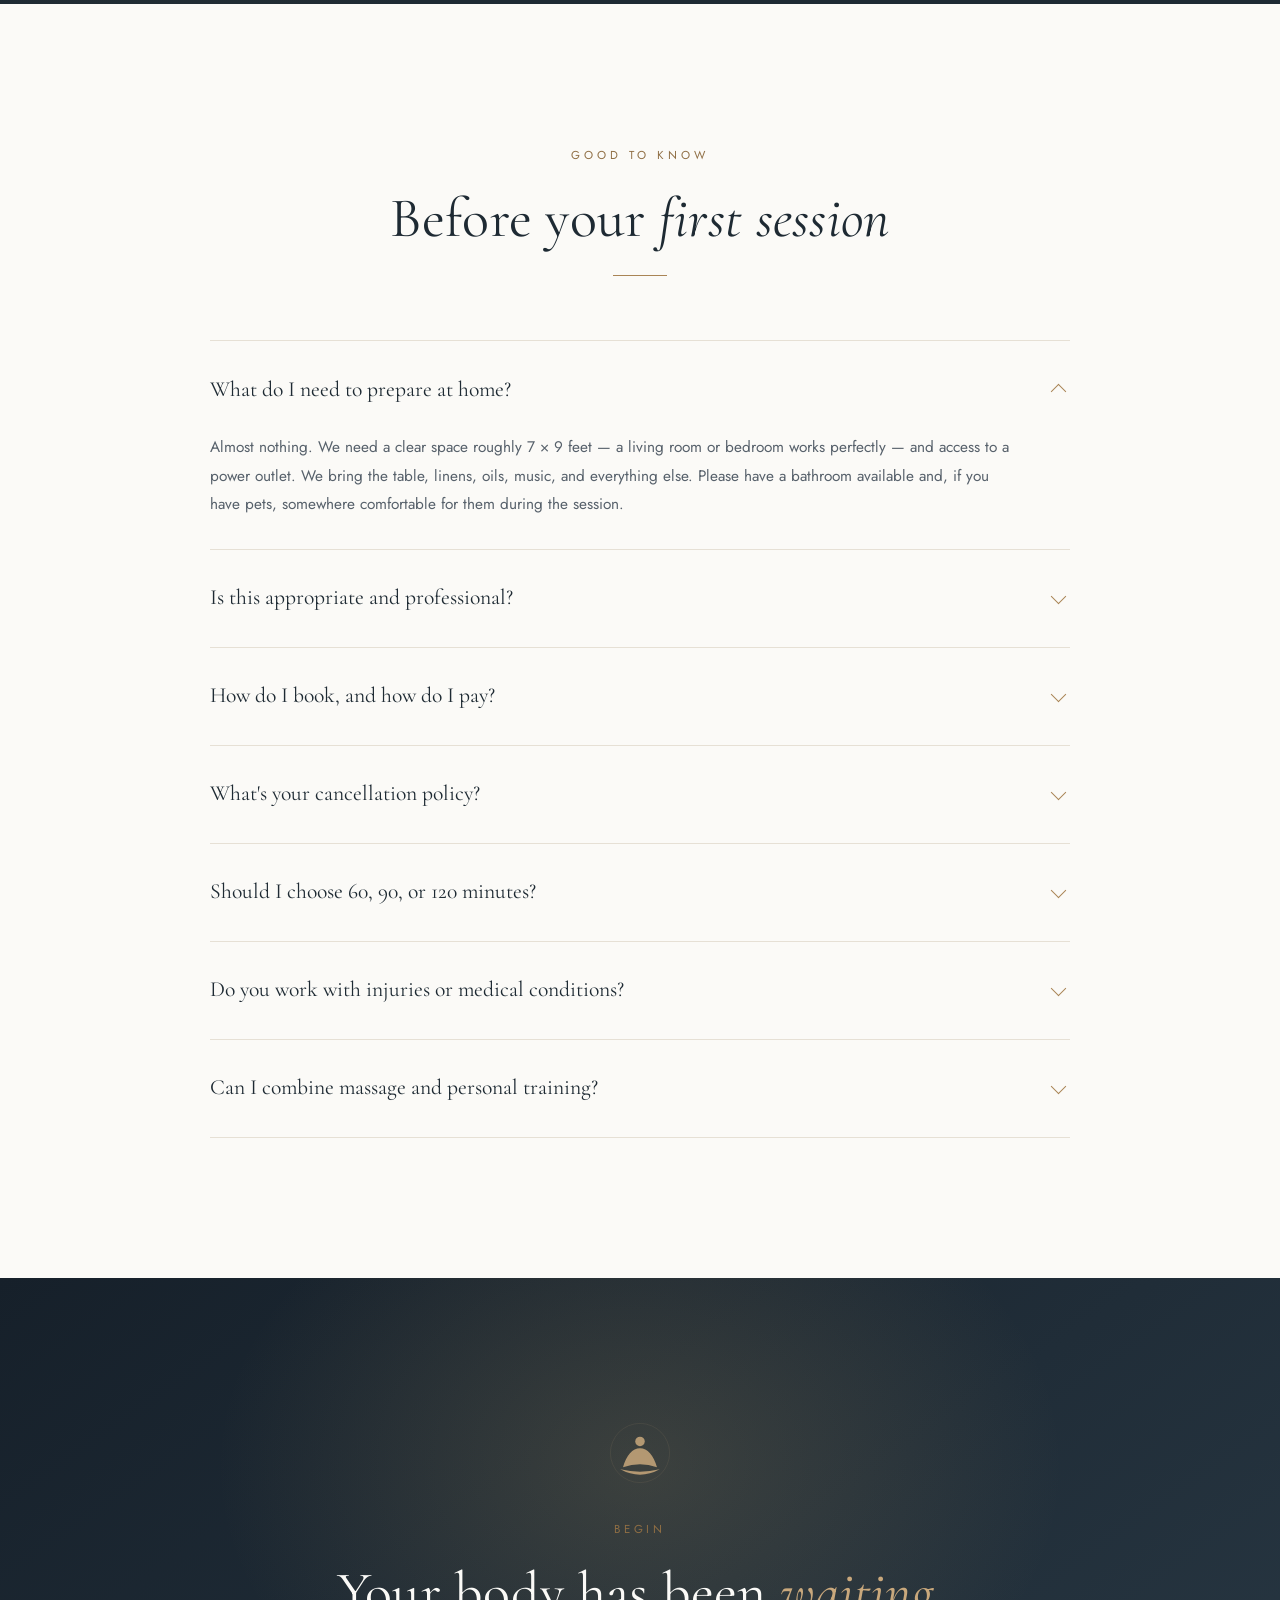
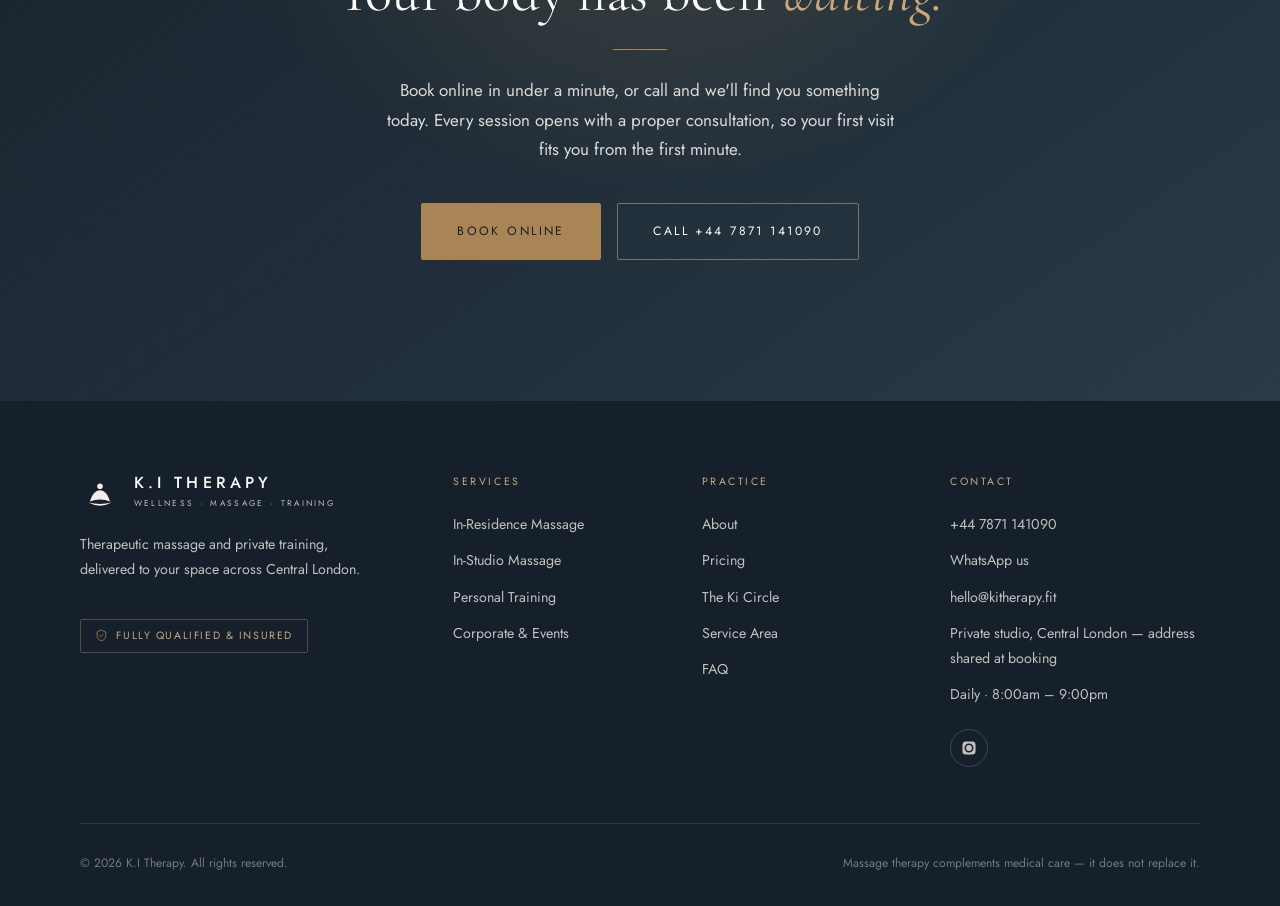
==== commit e8177fe2: "Menu: remove Hot Stone (not offered), add Candlelight Relaxation Ritual + Aromatherapy Relaxation Co" ====
--- a/index.html
+++ b/index.html
@@ -148,7 +148,7 @@
           <li>Signature Ki Ritual — 90 min</li>
           <li>Deep Tissue Restoration — 90 / 120 min</li>
           <li>Sports &amp; Recovery — 90 min</li>
-          <li>Hot Stone &amp; Aromatherapy — 90 min</li>
+          <li>Candlelight Relaxation Ritual — 90 min</li>
           <li>Couples — back-to-back sessions</li>
         </ul>
         <div class="svc__foot">
@@ -168,7 +168,7 @@
           <li>Swedish &amp; Relaxation — 60 / 90 min</li>
           <li>Deep Tissue &amp; Trigger Point — 60 / 90 min</li>
           <li>Sports &amp; Recovery — 60 / 90 min</li>
-          <li>Hot Stone — 90 min</li>
+          <li>Aromatherapy Relaxation — 60 / 90 min</li>
         </ul>
         <div class="svc__foot">
           <div class="svc__price">from £120 <span>/ session</span></div>
@@ -300,7 +300,7 @@
         <div class="svc__price" style="margin-bottom:1.2rem">from £120 <span>/ session · gratuity included</span></div>
         <ul class="svc__list">
           <li>60, 90 &amp; 120-minute sessions</li>
-          <li>Deep Tissue · Swedish · Sports · Hot Stone</li>
+          <li>Deep Tissue · Swedish · Sports · Aromatherapy</li>
           <li>Add-ons: scalp ritual, aromatherapy, extended time</li>
           <li>In-residence carries a 90-minute minimum</li>
           <li>Couples available as back-to-back sessions</li>
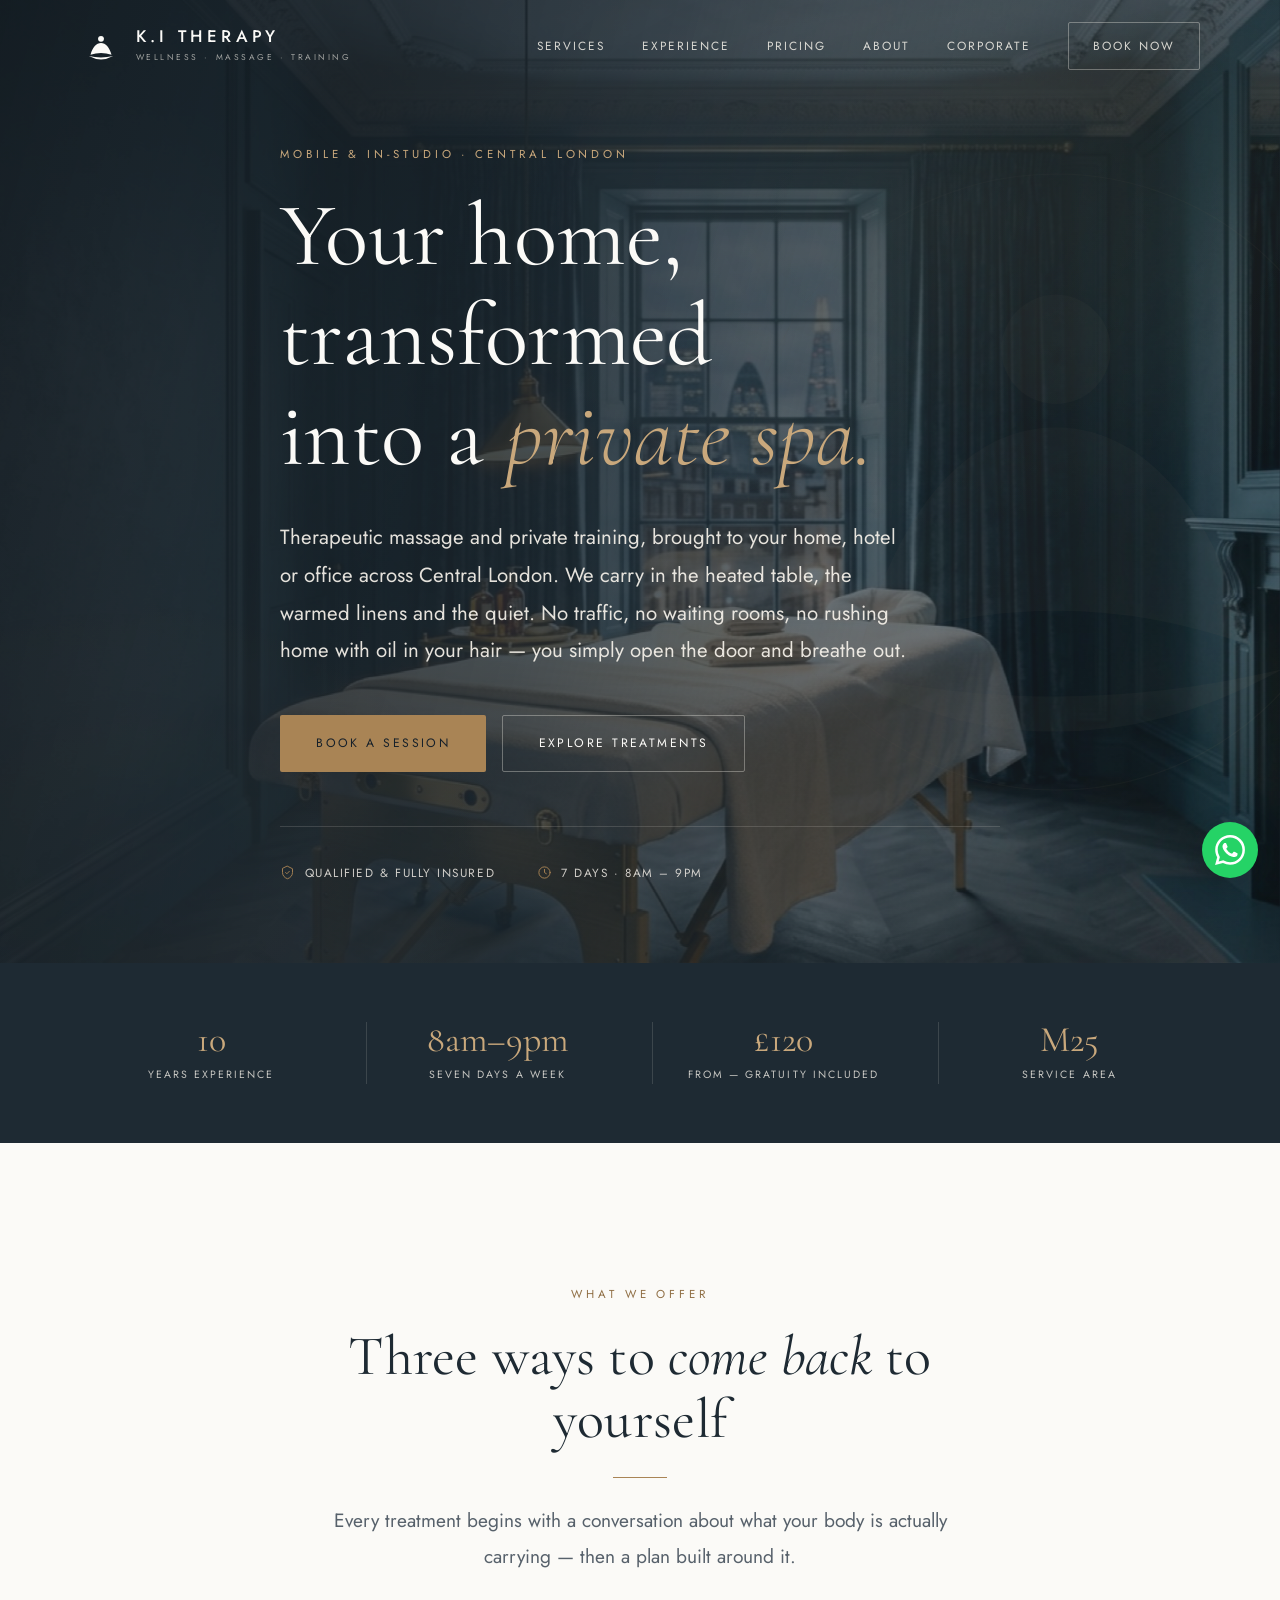
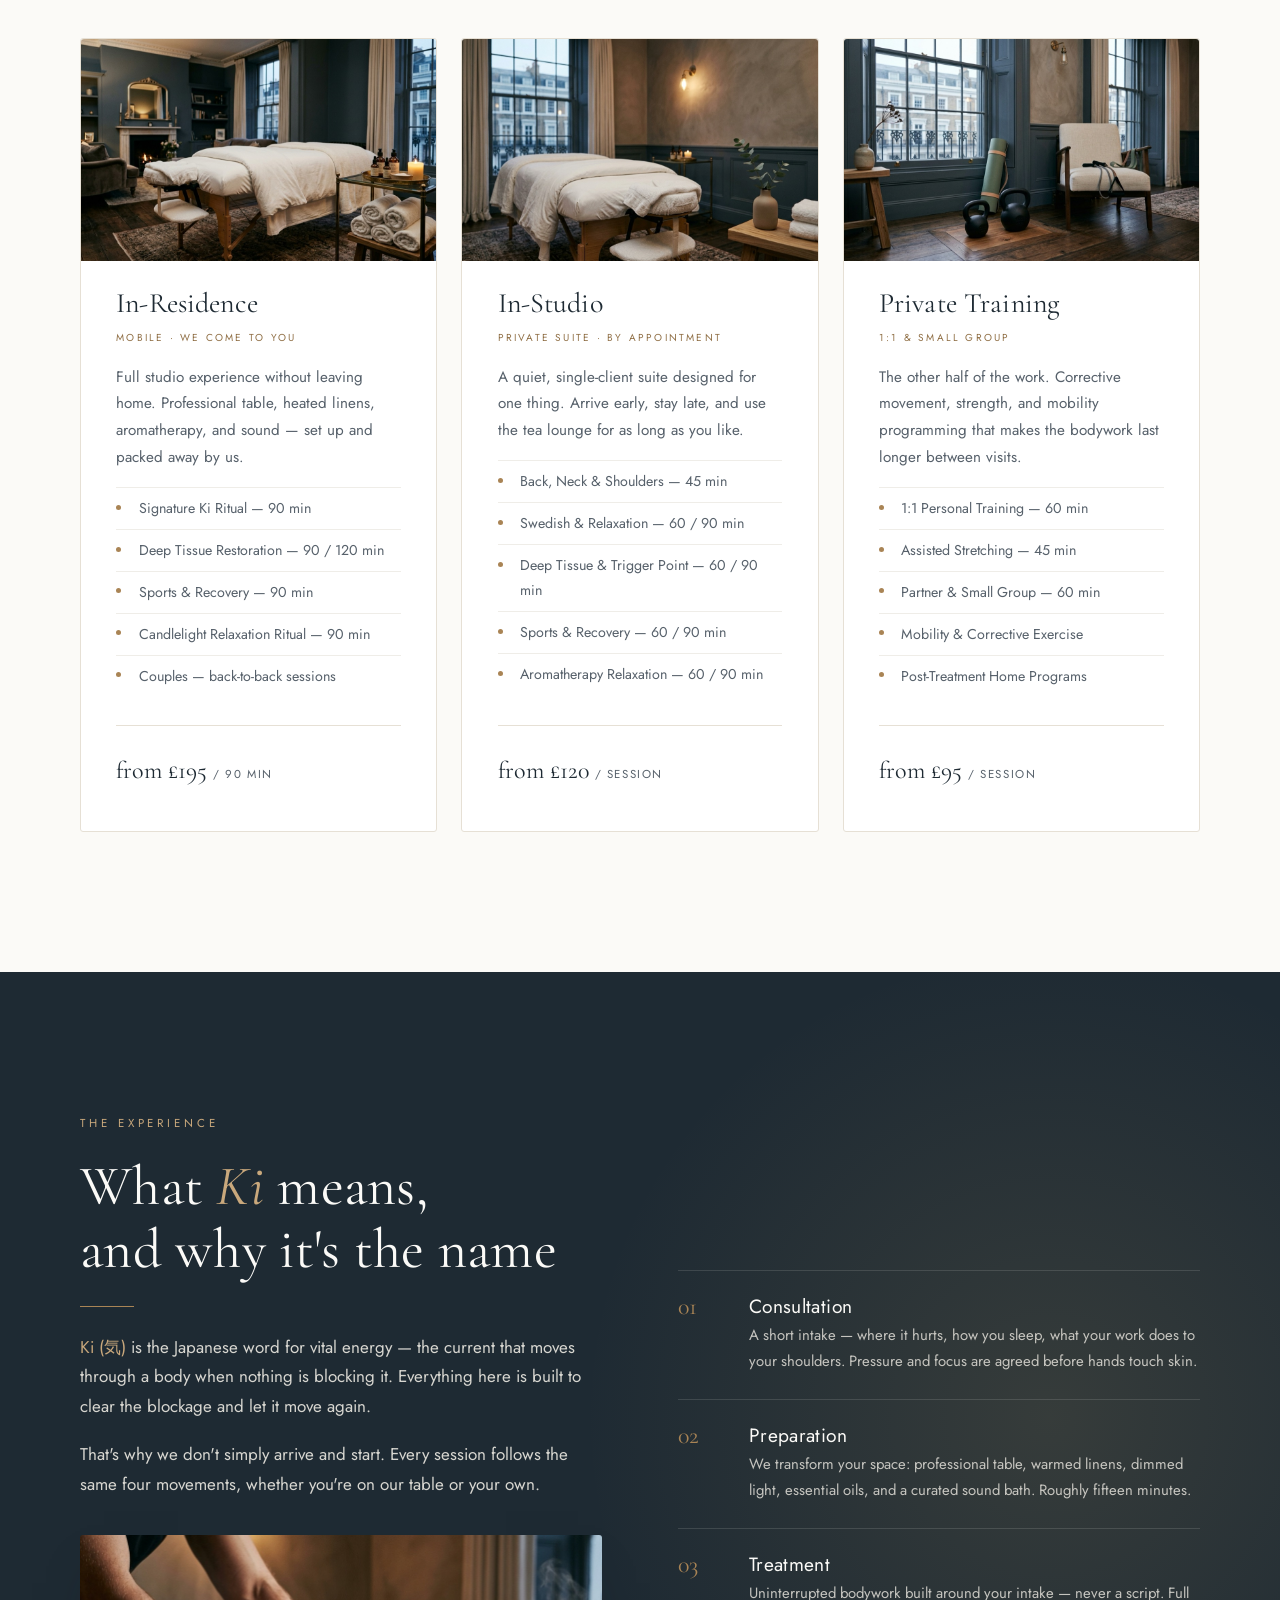
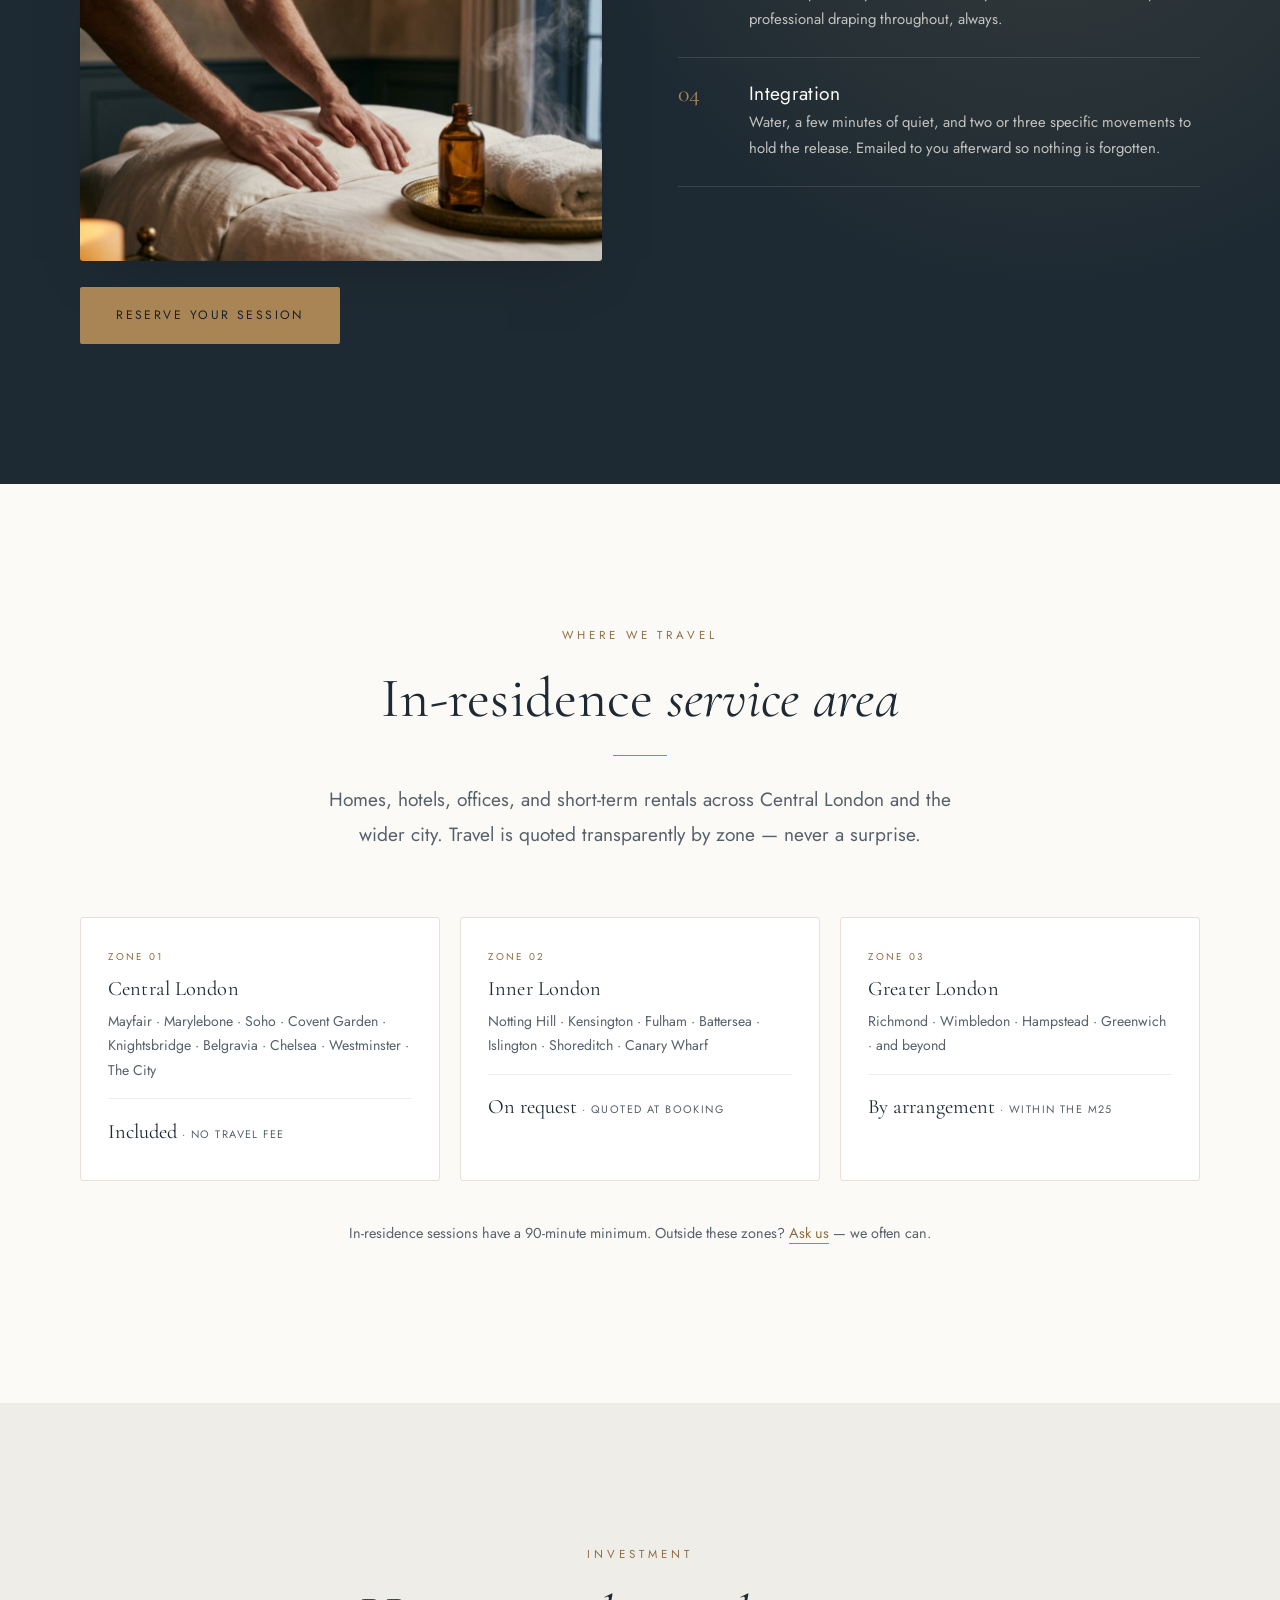
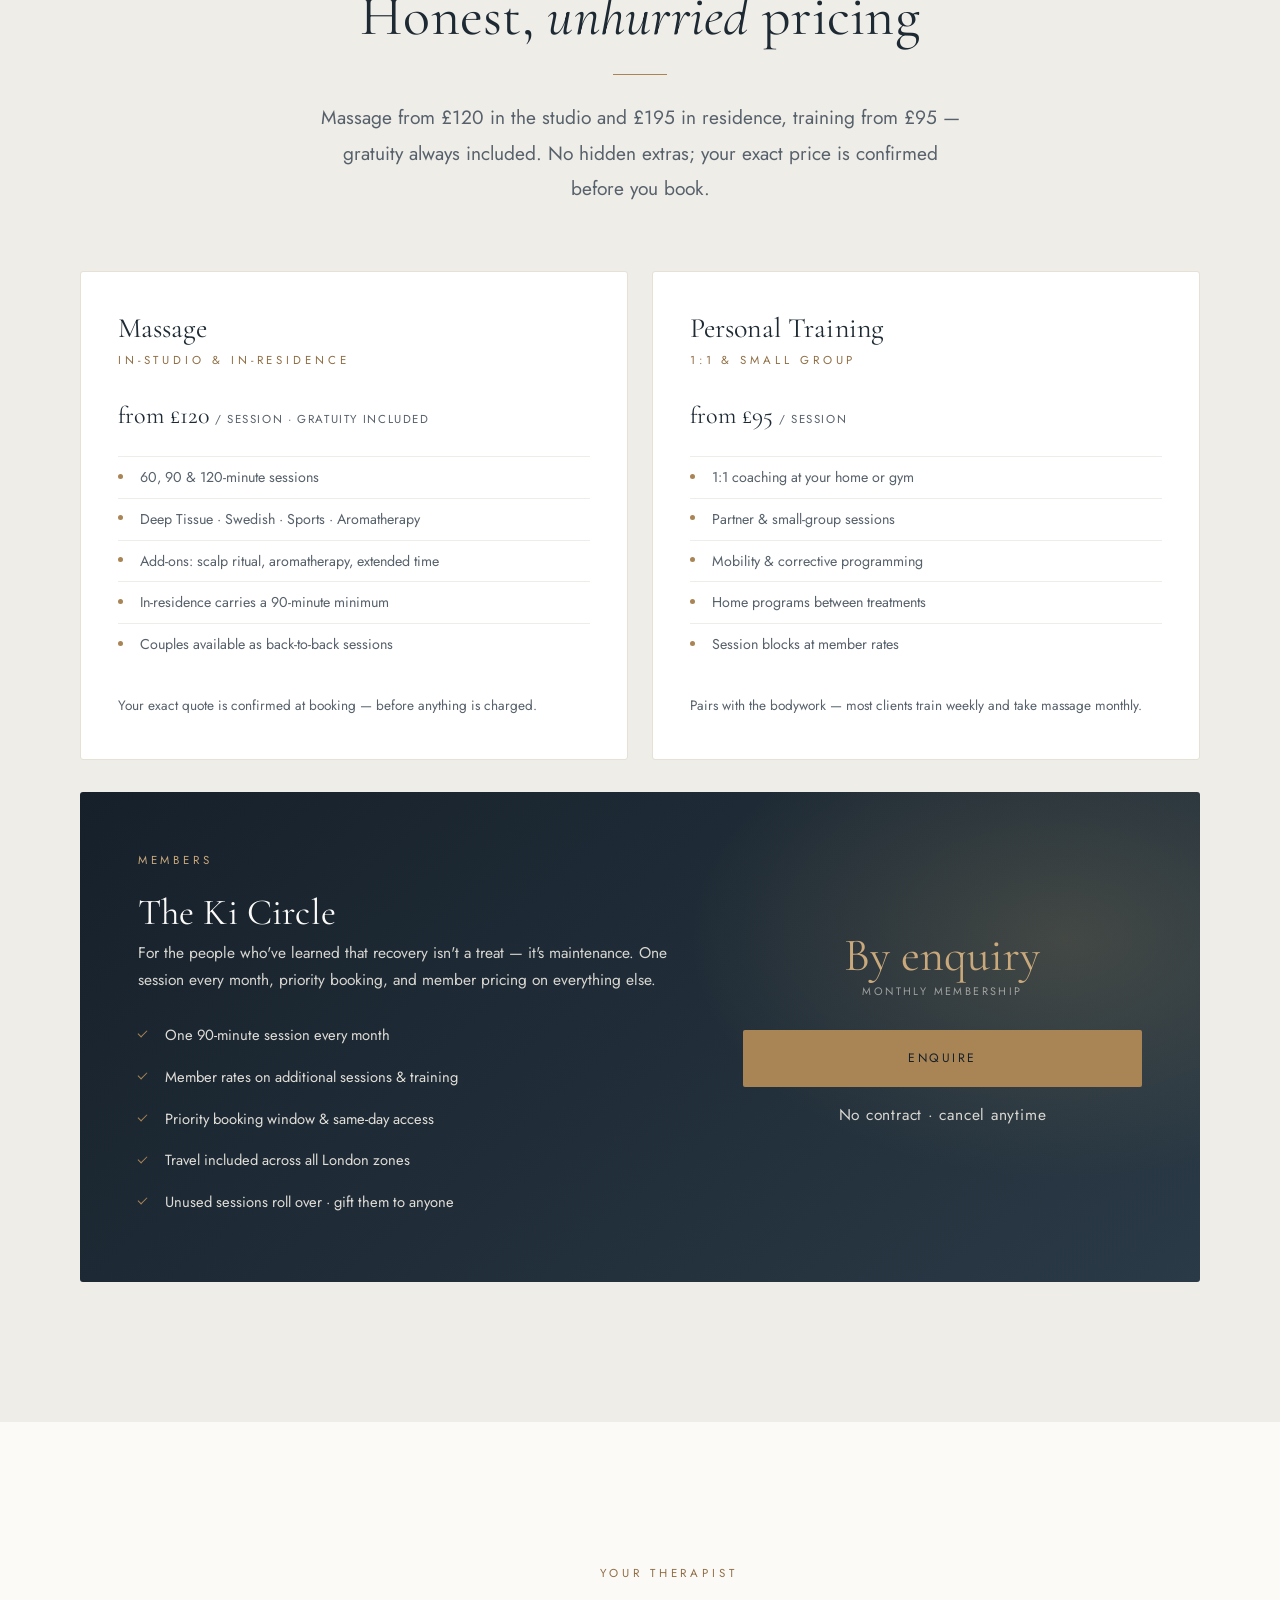
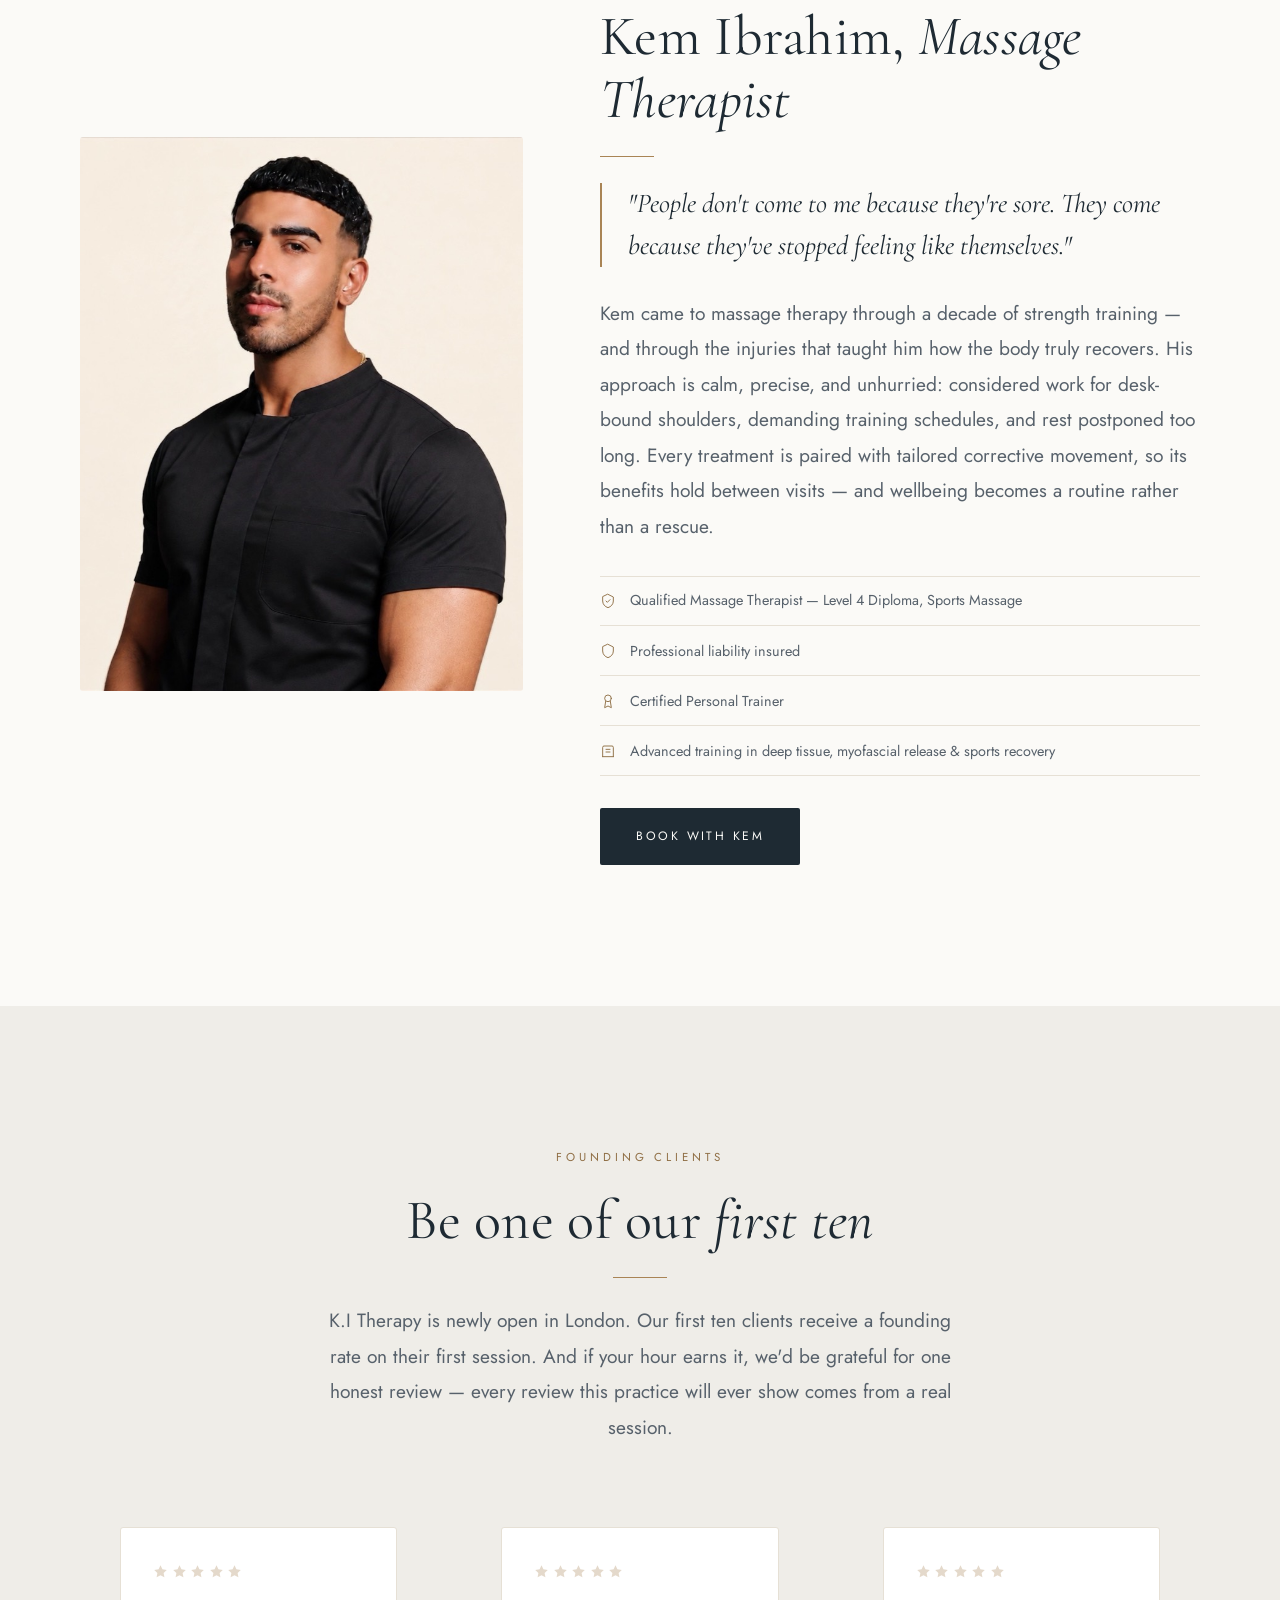
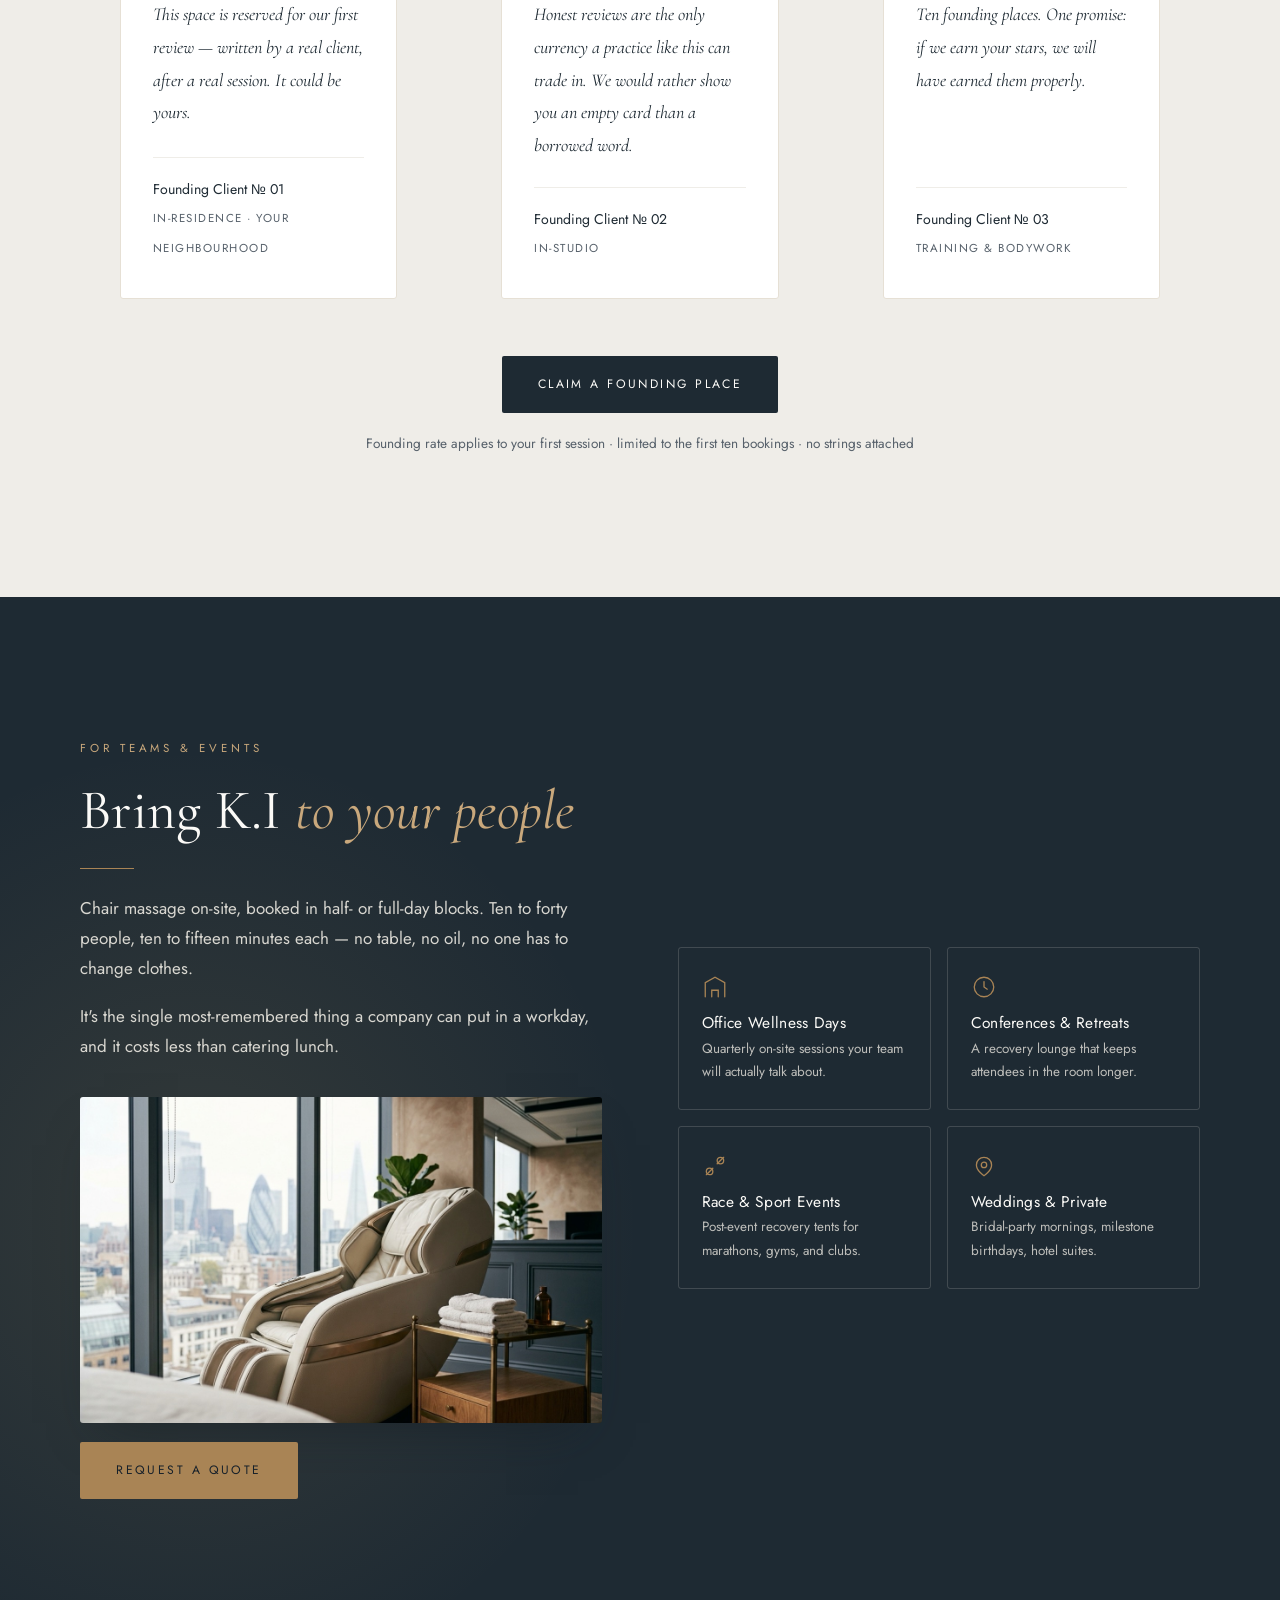
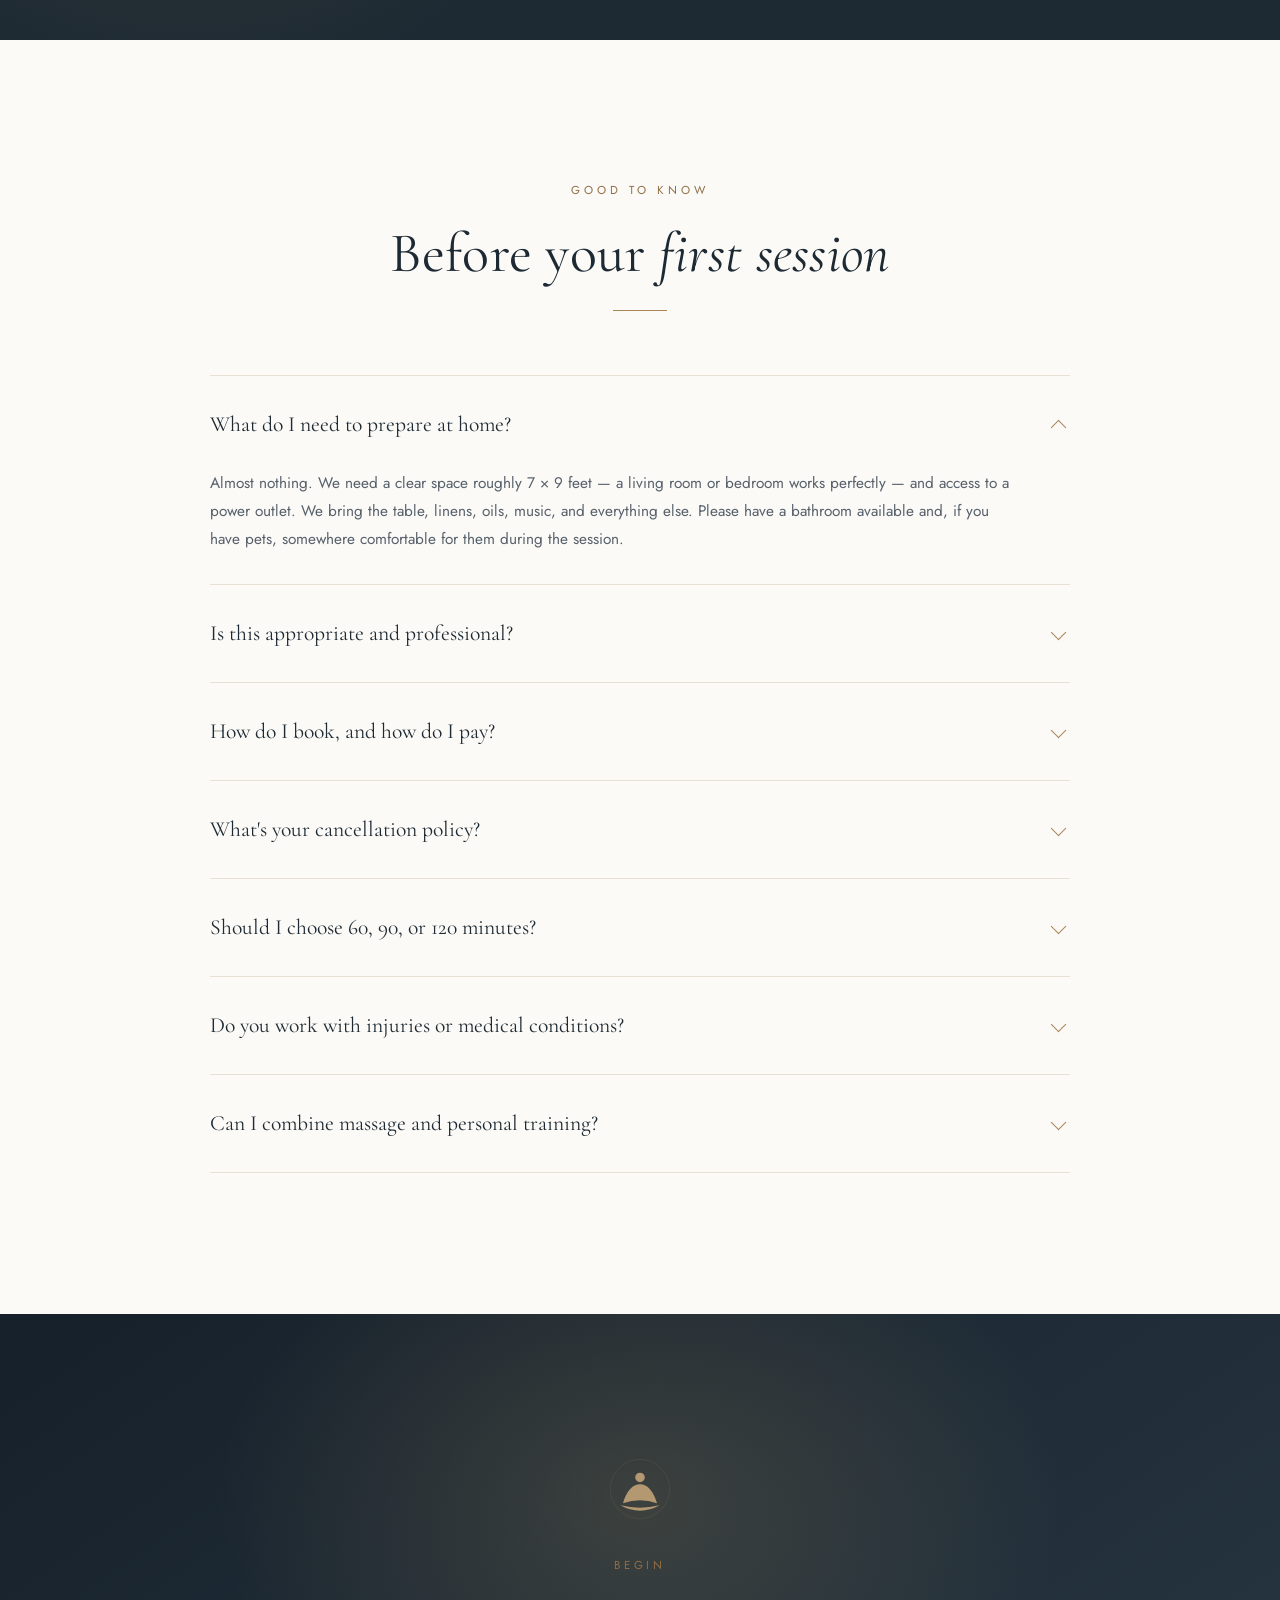
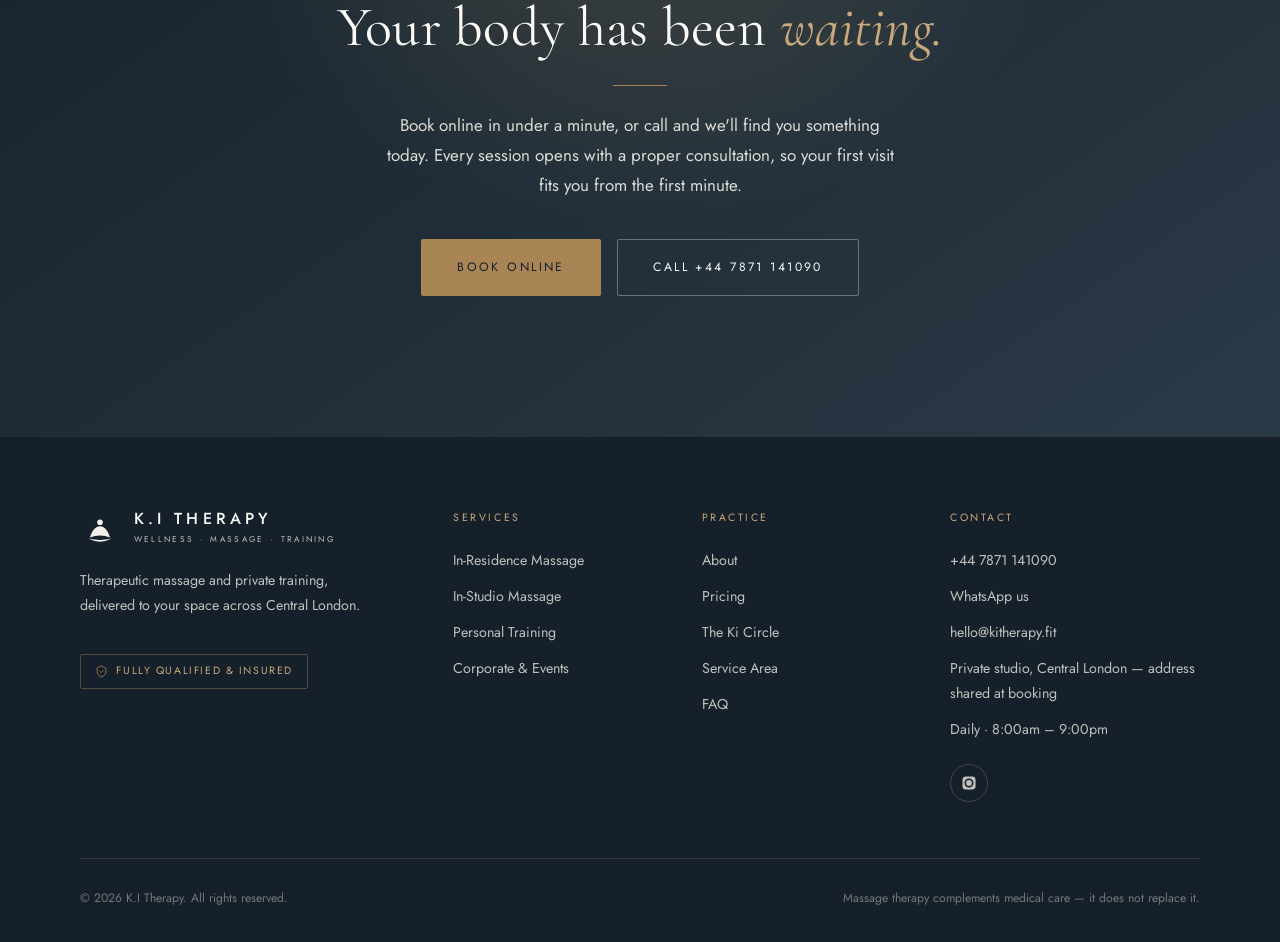
==== commit 513e4b13: "Review system: /review redirect, printable QR card, policy-safe founding copy Co-Authored-By: Claude" ====
--- a/index.html
+++ b/index.html
@@ -18,6 +18,7 @@
 <link rel="preconnect" href="https://fonts.gstatic.com" crossorigin>
 <link href="https://fonts.googleapis.com/css2?family=Marcellus&family=Cormorant+Garamond:ital,wght@0,300;0,400;1,300;1,400&family=Jost:wght@300;400;500&display=swap" rel="stylesheet">
 <link rel="stylesheet" href="styles.css">
+<script defer src="/_vercel/insights/script.js"></script>
 
 <!-- Local business structured data — helps you rank for "mobile massage near me" -->
 <script type="application/ld+json">
@@ -342,7 +343,7 @@
         <div class="member__price">
           <div class="amt" style="font-size:clamp(2.1rem,4vw,2.9rem);line-height:1.15">By enquiry</div>
           <div class="per">monthly membership</div>
-          <a class="btn btn--gold" href="#book">Enquire</a>
+          <a class="btn btn--gold" href="mailto:hello@kitherapy.fit?subject=Ki%20Circle%20Membership%20Enquiry&amp;body=Hello%20Kem%2C%0A%0AI%27d%20like%20to%20hear%20more%20about%20the%20Ki%20Circle%20monthly%20membership.%0A%0AName%3A%20%0ANeighbourhood%3A%20%0APreferred%20day%20%26%20time%3A%20">Enquire</a>
           <p class="member__note">No contract · cancel anytime</p>
         </div>
       </div>
@@ -399,8 +400,9 @@
       <h2>Be one of our <span class="serif-accent">first ten</span></h2>
       <hr class="rule">
       <p class="lede">K.I Therapy is newly open in London. Our first ten clients receive a
-         founding rate on their first session — in return, we ask for a single, honest
-         review. Every review this practice will ever show comes from a real session.</p>
+         founding rate on their first session. And if your hour earns it, we'd be grateful
+         for one honest review — every review this practice will ever show comes from a
+         real session.</p>
     </div>
 
     <div class="tst-grid">
@@ -447,7 +449,7 @@
     <div class="center rv" style="margin-top:2.5rem">
       <a class="btn btn--pine" href="https://www.fresha.com/book-now/k-i-therapy-ruhr8p8t/all-offer?share=true&amp;pId=3074027" target="_blank" rel="noopener">Claim a Founding Place</a>
       <p class="muted" style="font-size:.85rem;margin:1.2rem 0 0">Founding rate applies to your
-         first session · limited to the first ten bookings · mention it when you book</p>
+         first session · limited to the first ten bookings · no strings attached</p>
     </div>
   </div>
 </section>
@@ -466,7 +468,7 @@
            less than catering lunch.</p>
         <div class="sec-img"><img src="assets/corporate.jpg" loading="lazy"
              alt="Massage chair beside floor-to-ceiling windows overlooking the London skyline"></div>
-        <a class="btn btn--gold" href="#book" style="margin-top:.6rem">Request a Quote</a>
+        <a class="btn btn--gold" href="mailto:hello@kitherapy.fit?subject=Corporate%20Wellness%20Enquiry&amp;body=Hello%20Kem%2C%0A%0AWe%27d%20like%20a%20quote%20for%20on-site%20massage%20for%20our%20team.%0A%0ACompany%3A%20%0ANumber%20of%20people%3A%20%0AOffice%20location%3A%20%0APreferred%20date%3A%20" style="margin-top:.6rem">Request a Quote</a>
       </div>
 
       <div class="corp__uses rv">
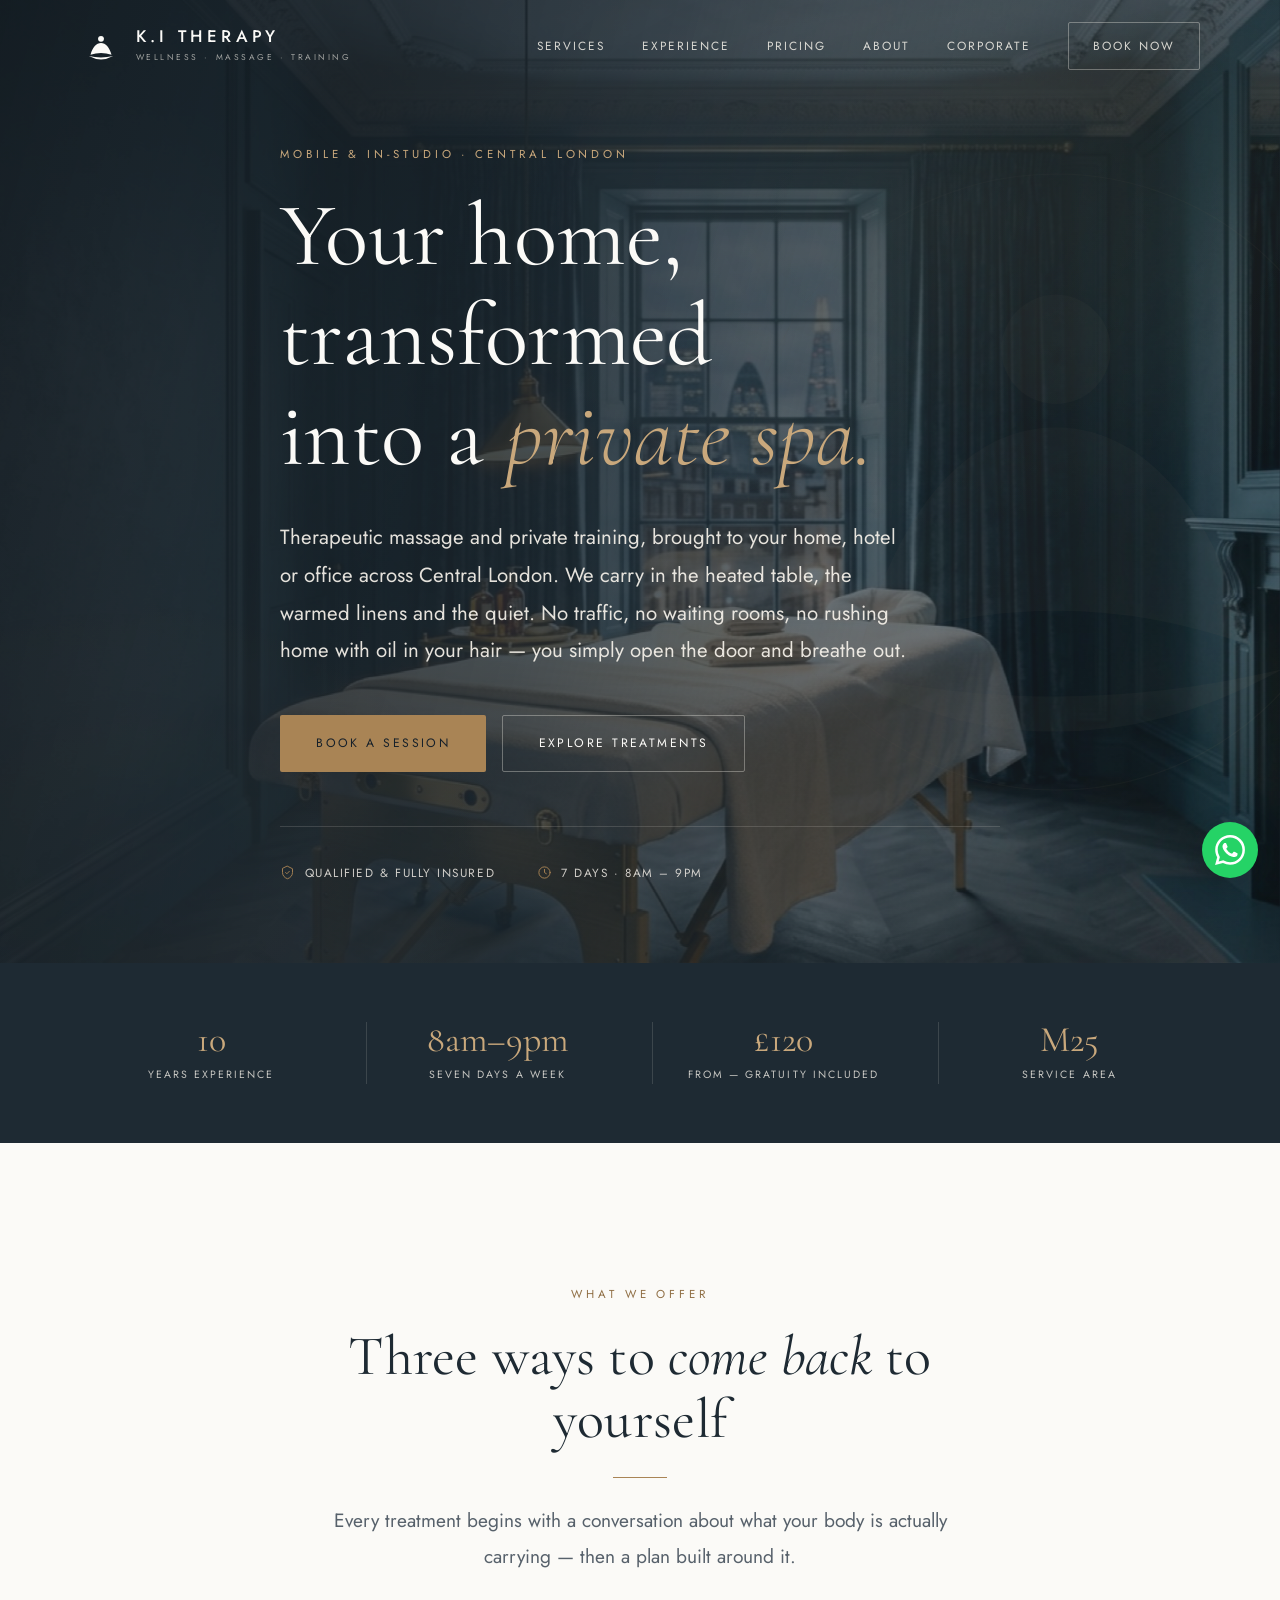
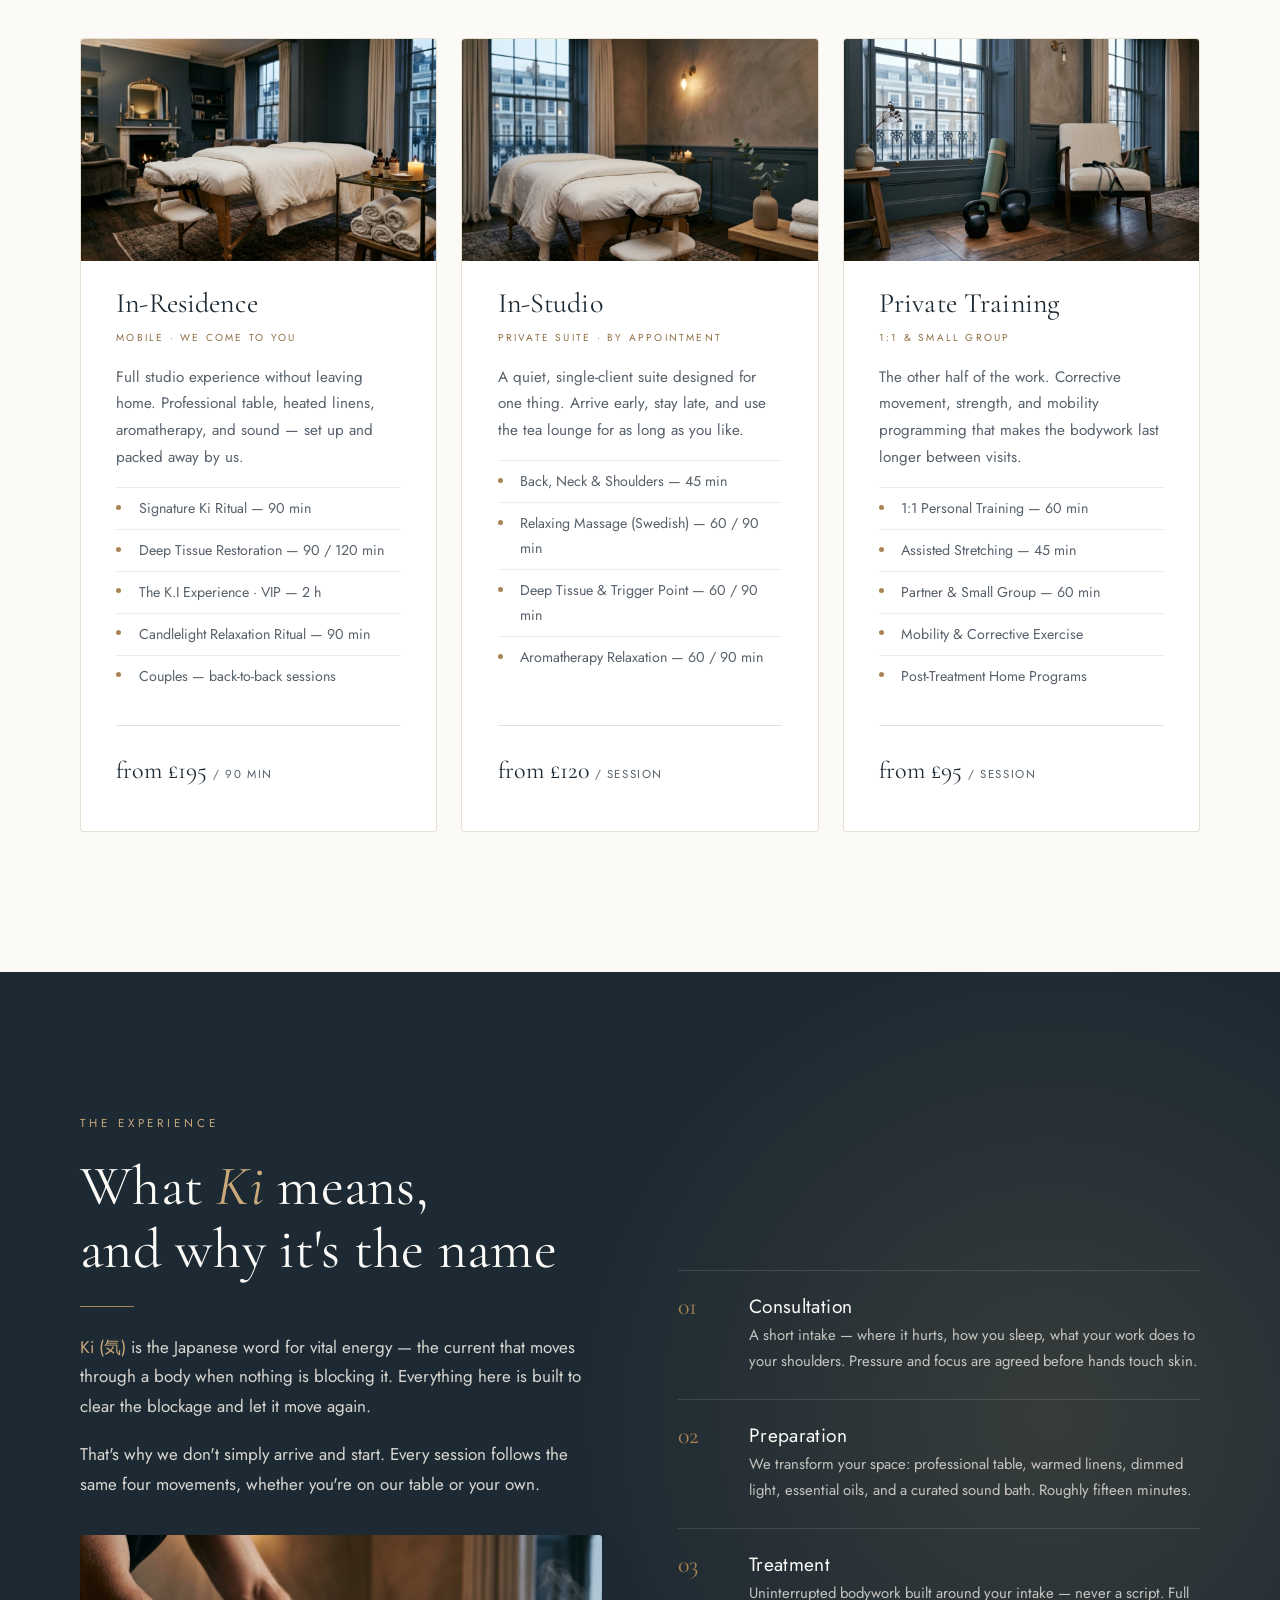
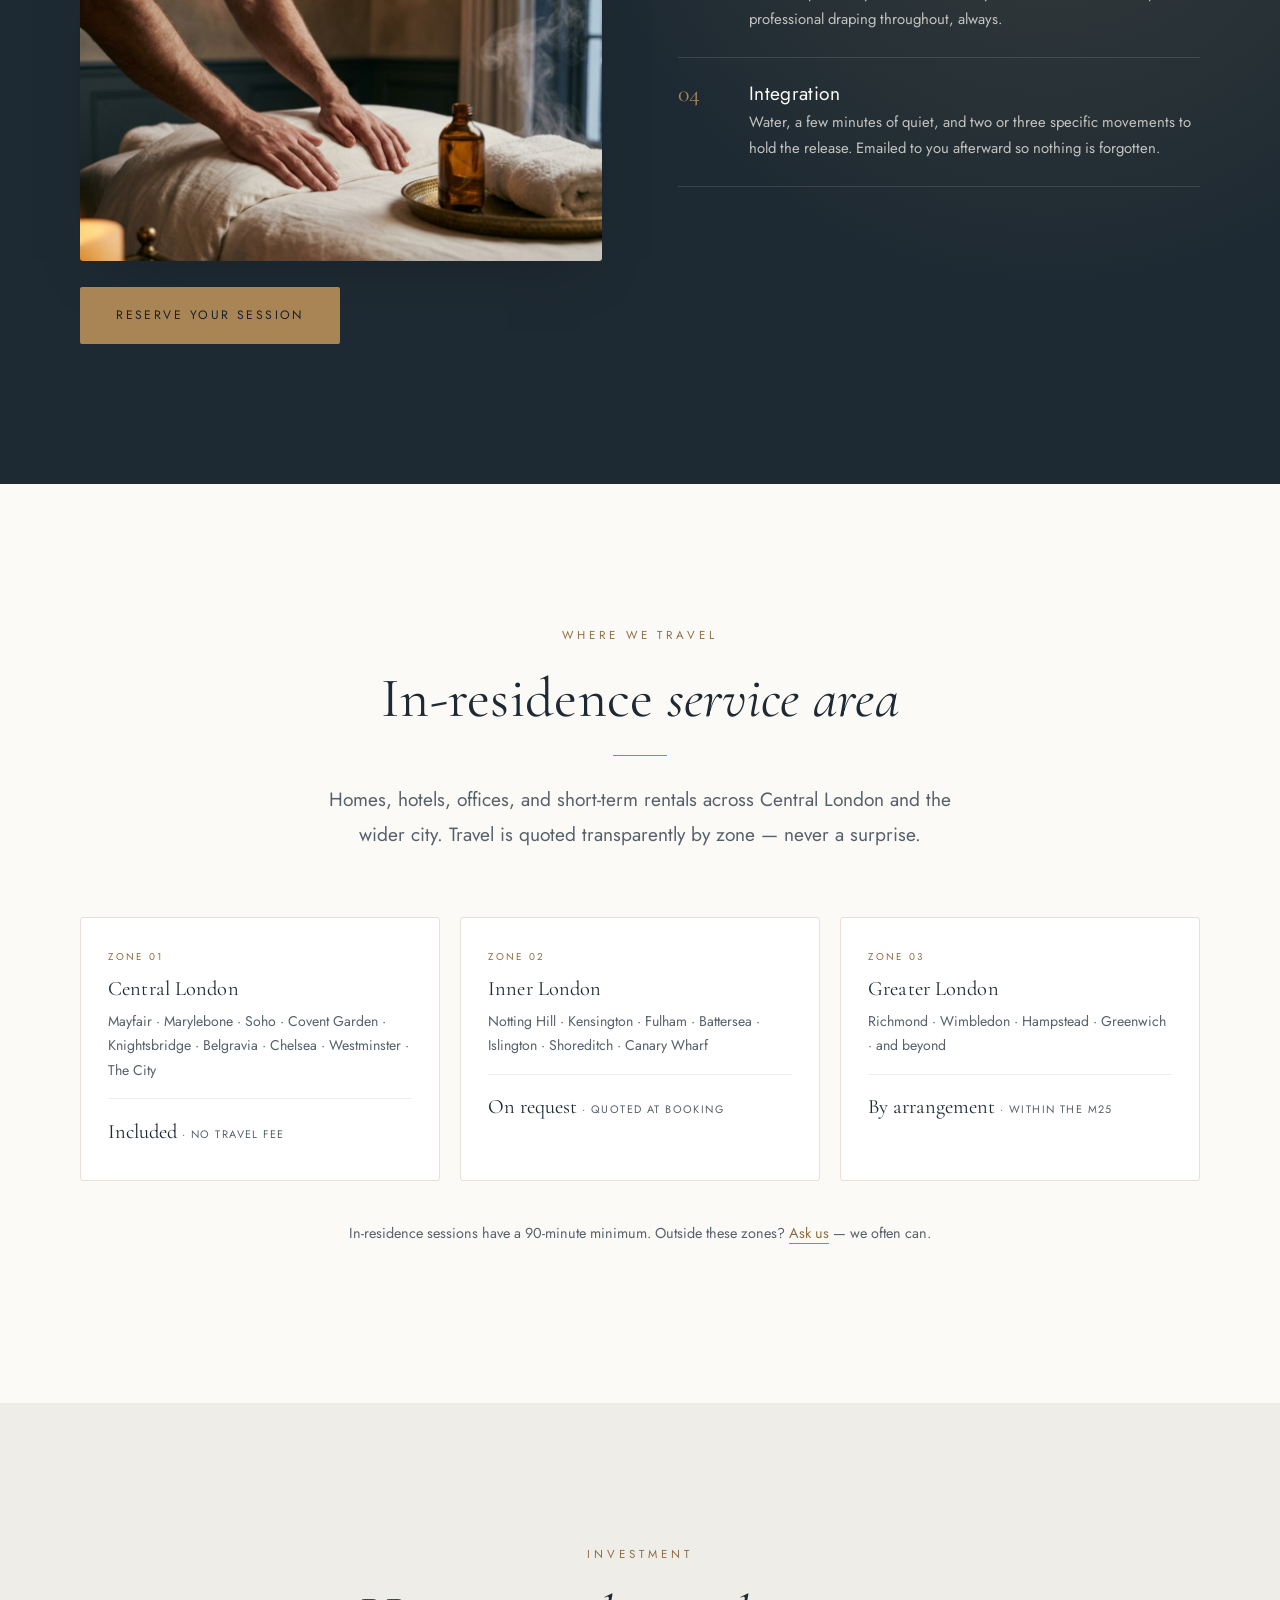
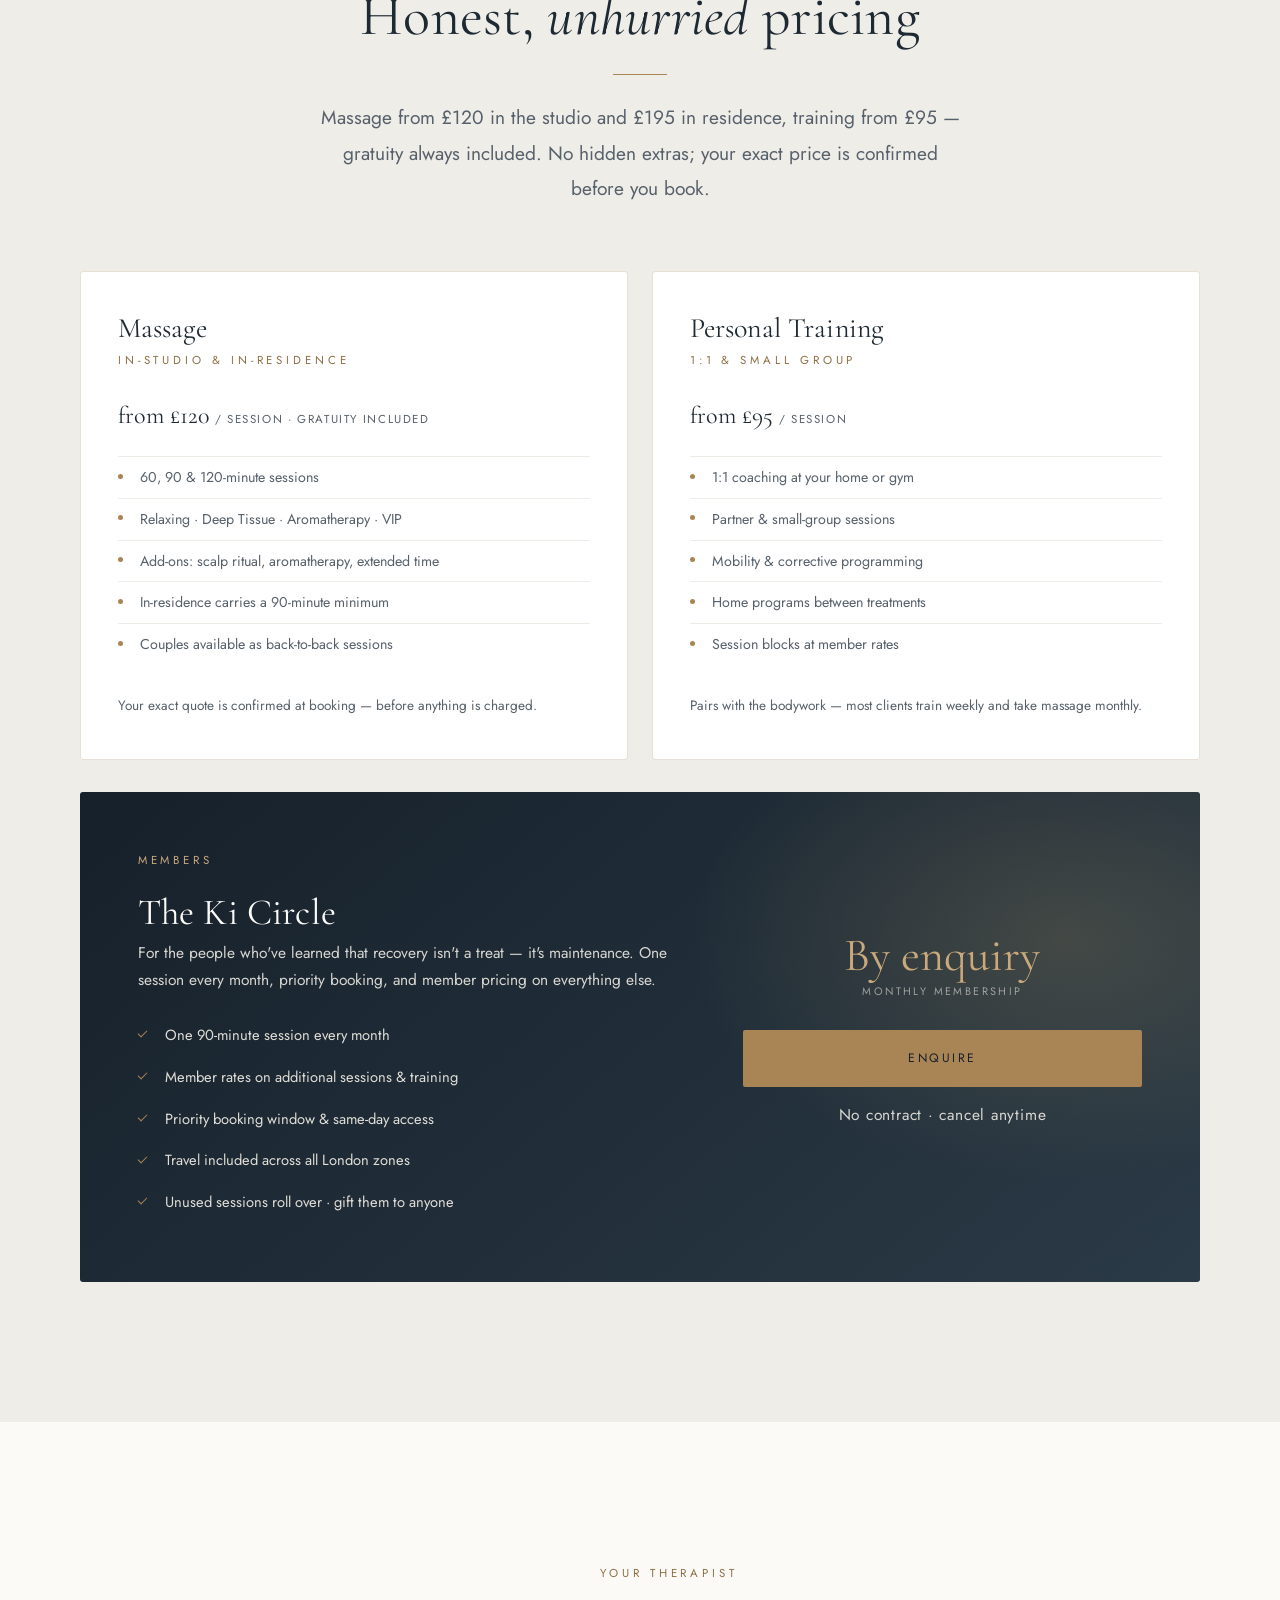
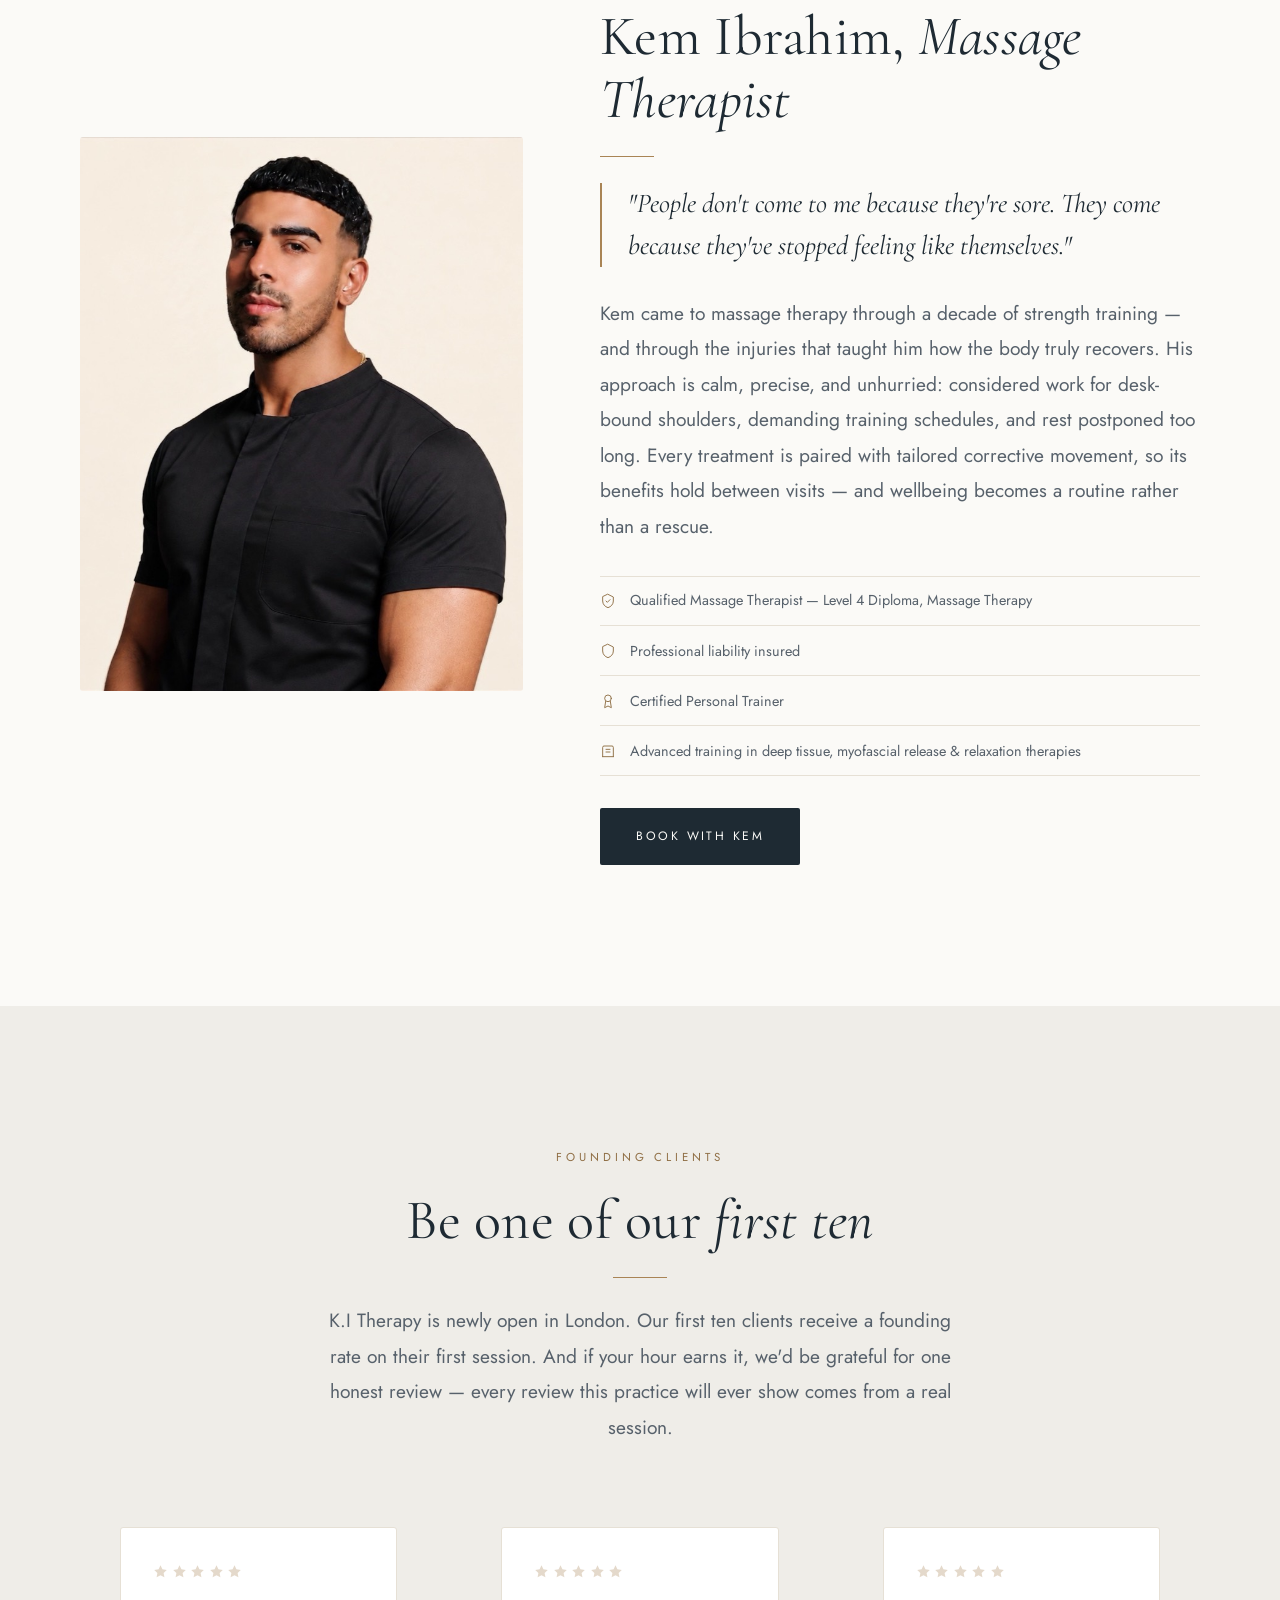
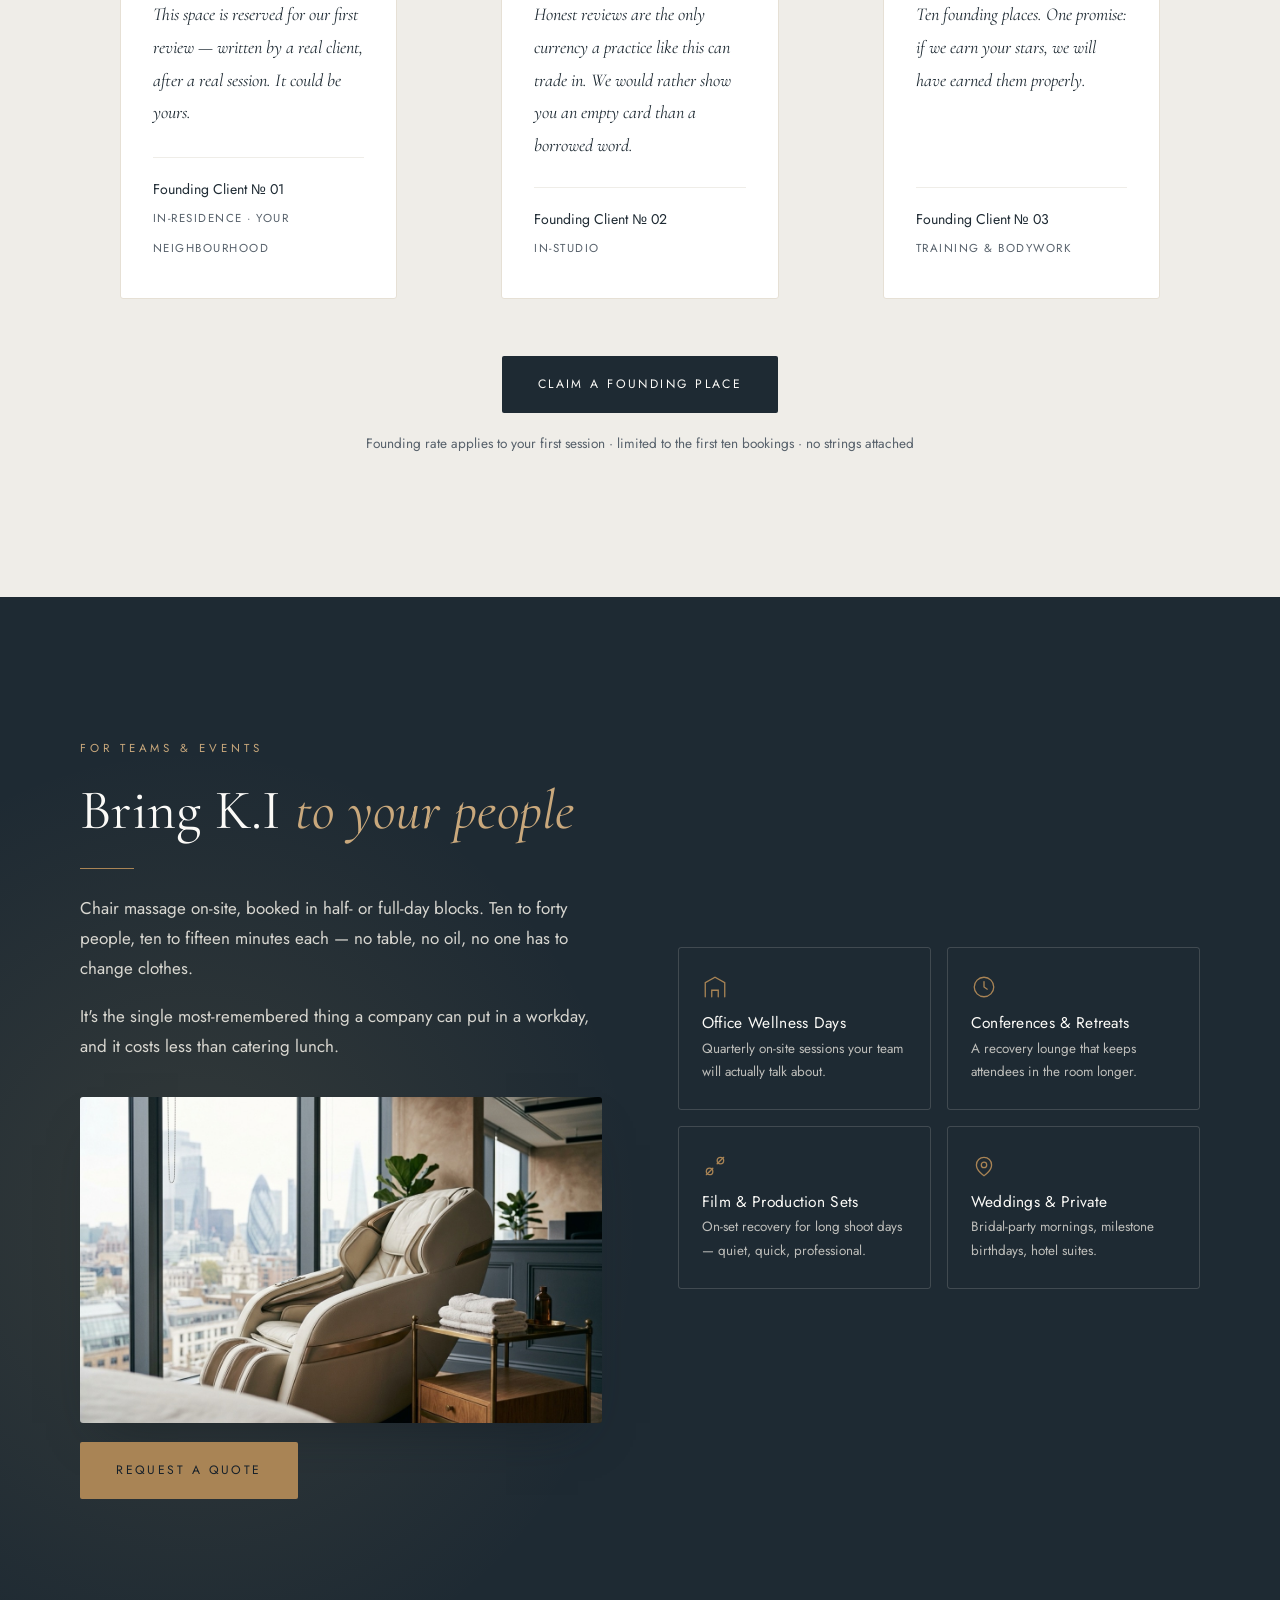
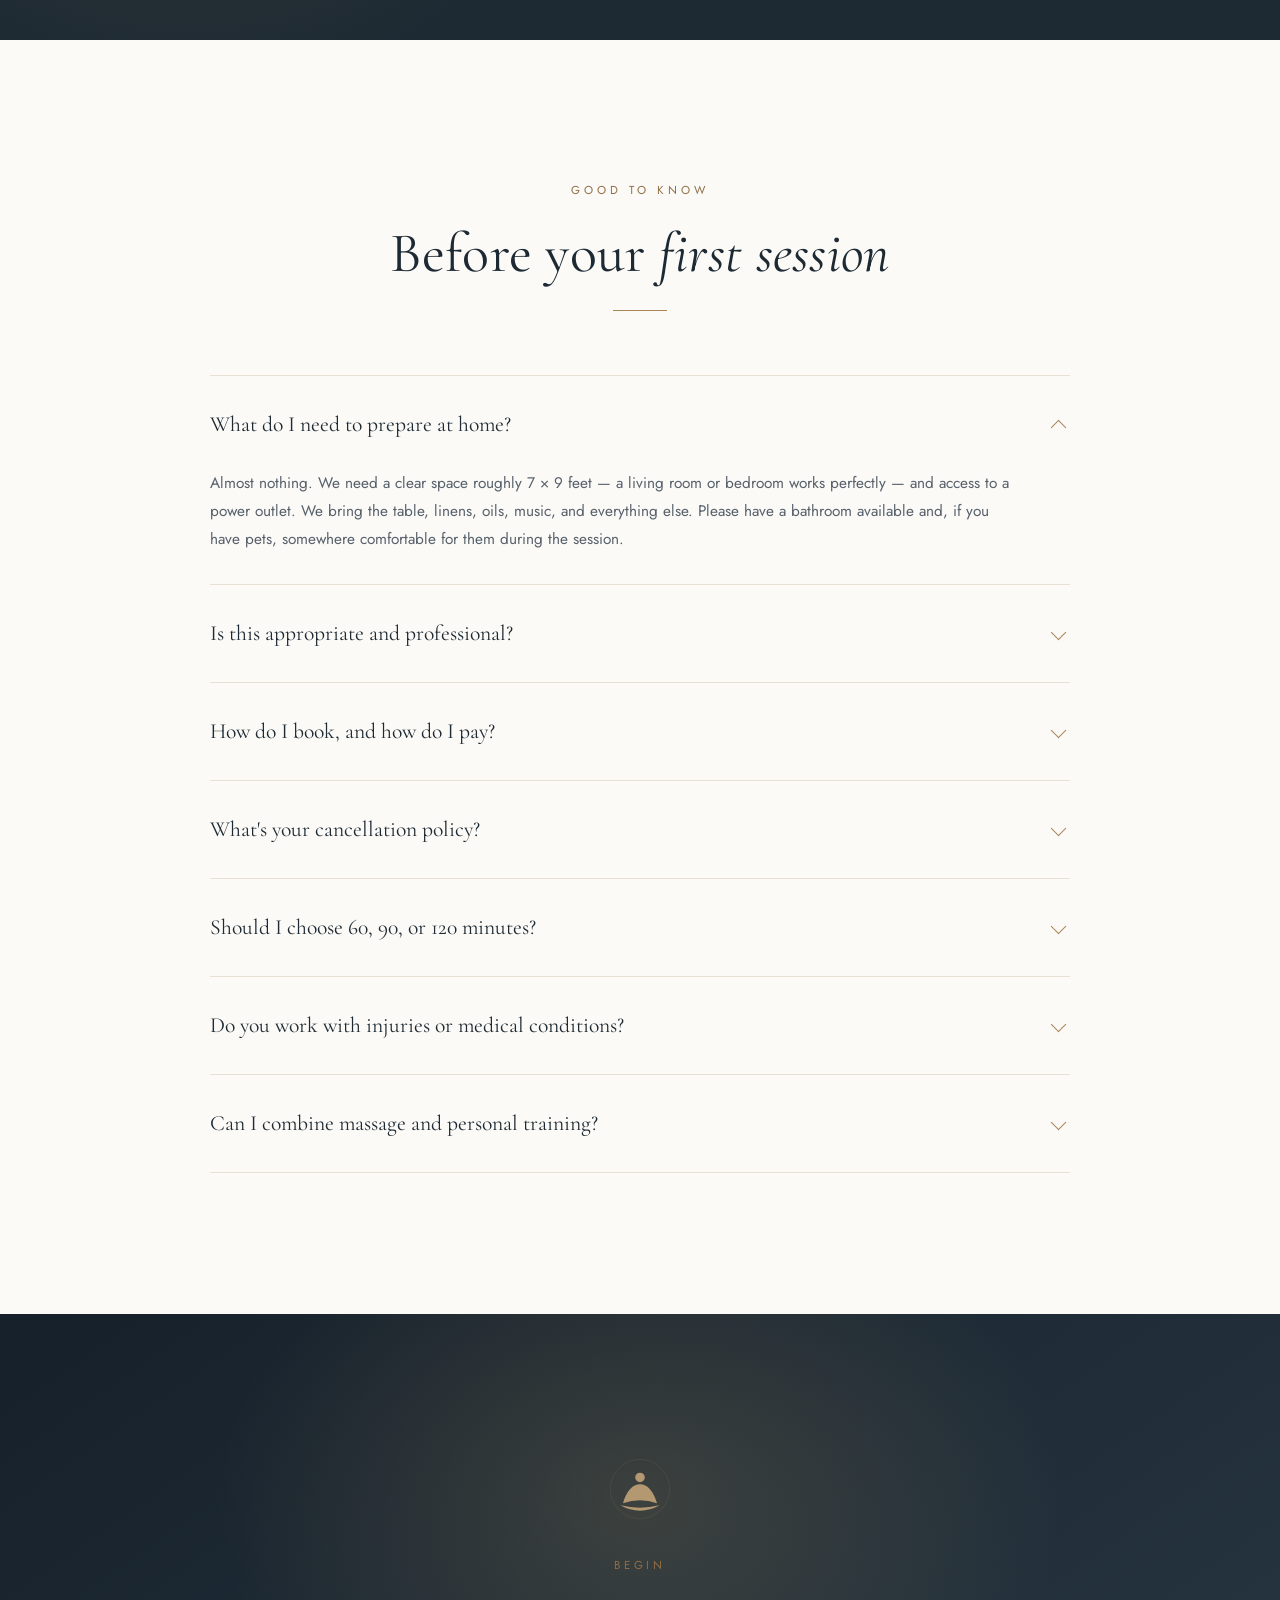
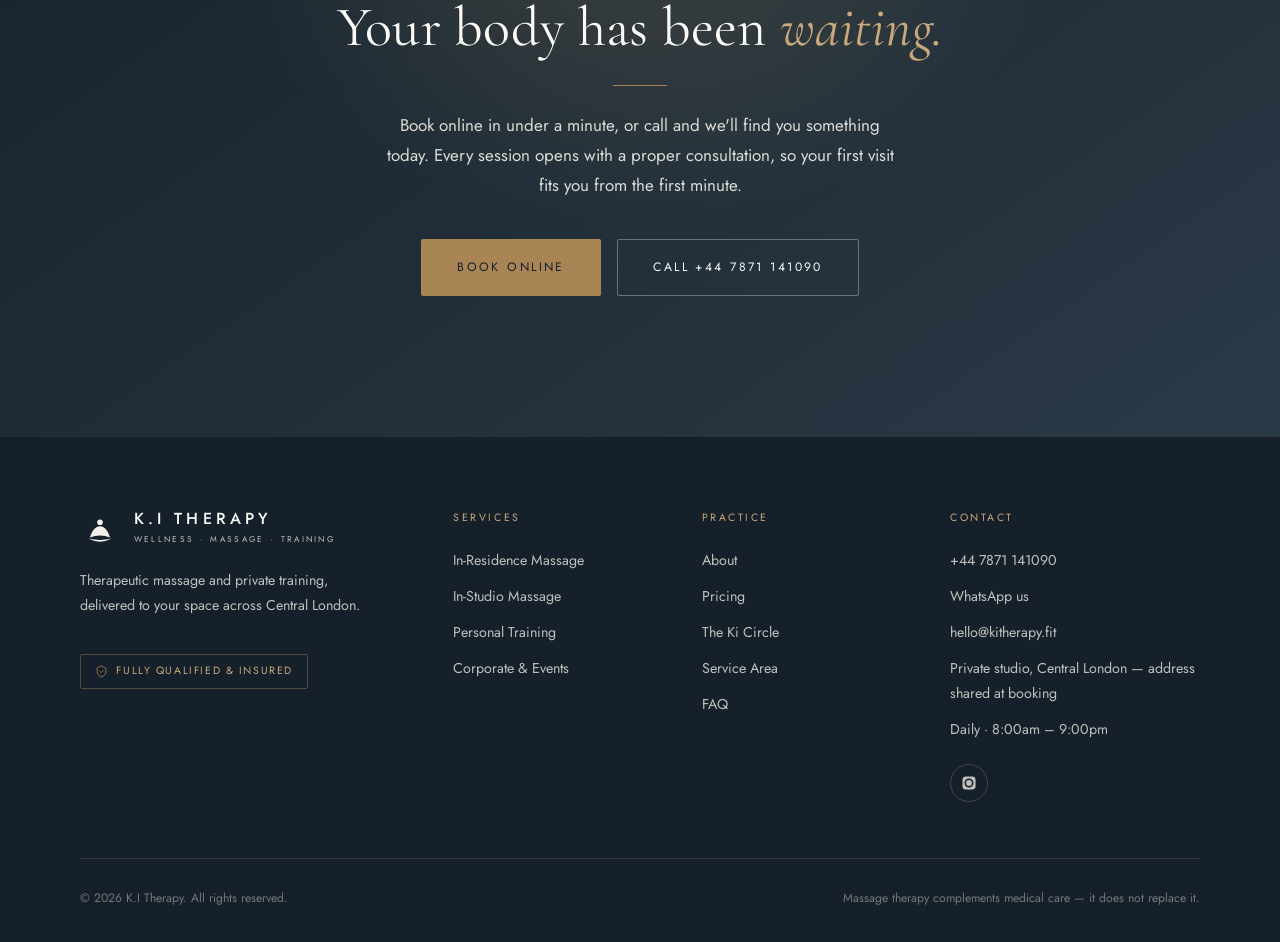
==== commit 6675fb84: "Menu: drop sports massage entirely, rename Swedish to Relaxing Massage, add K.I Experience VIP tier " ====
--- a/index.html
+++ b/index.html
@@ -148,7 +148,7 @@
         <ul class="svc__list">
           <li>Signature Ki Ritual — 90 min</li>
           <li>Deep Tissue Restoration — 90 / 120 min</li>
-          <li>Sports &amp; Recovery — 90 min</li>
+          <li>The K.I Experience · VIP — 2 h</li>
           <li>Candlelight Relaxation Ritual — 90 min</li>
           <li>Couples — back-to-back sessions</li>
         </ul>
@@ -166,9 +166,8 @@
            and use the tea lounge for as long as you like.</p>
         <ul class="svc__list">
           <li>Back, Neck &amp; Shoulders — 45 min</li>
-          <li>Swedish &amp; Relaxation — 60 / 90 min</li>
+          <li>Relaxing Massage (Swedish) — 60 / 90 min</li>
           <li>Deep Tissue &amp; Trigger Point — 60 / 90 min</li>
-          <li>Sports &amp; Recovery — 60 / 90 min</li>
           <li>Aromatherapy Relaxation — 60 / 90 min</li>
         </ul>
         <div class="svc__foot">
@@ -301,7 +300,7 @@
         <div class="svc__price" style="margin-bottom:1.2rem">from £120 <span>/ session · gratuity included</span></div>
         <ul class="svc__list">
           <li>60, 90 &amp; 120-minute sessions</li>
-          <li>Deep Tissue · Swedish · Sports · Aromatherapy</li>
+          <li>Relaxing · Deep Tissue · Aromatherapy · VIP</li>
           <li>Add-ons: scalp ritual, aromatherapy, extended time</li>
           <li>In-residence carries a 90-minute minimum</li>
           <li>Couples available as back-to-back sessions</li>
@@ -378,13 +377,13 @@
         </p>
         <ul class="creds">
           <li><svg viewBox="0 0 24 24" stroke-linecap="round"><path d="M12 2l8 4v6c0 5-3.5 8.5-8 10-4.5-1.5-8-5-8-10V6z"/><path d="M9 12l2 2 4-4"/></svg>
-              Qualified Massage Therapist — Level 4 Diploma, Sports Massage</li>
+              Qualified Massage Therapist — Level 4 Diploma, Massage Therapy</li>
           <li><svg viewBox="0 0 24 24" stroke-linecap="round"><path d="M12 2l8 4v6c0 5-3.5 8.5-8 10-4.5-1.5-8-5-8-10V6z"/></svg>
               Professional liability insured</li>
           <li><svg viewBox="0 0 24 24" stroke-linecap="round"><circle cx="12" cy="8" r="5"/><path d="M8.5 12.5L7 22l5-2.5L17 22l-1.5-9.5"/></svg>
               Certified Personal Trainer</li>
           <li><svg viewBox="0 0 24 24" stroke-linecap="round"><path d="M4 19V5a2 2 0 012-2h12a2 2 0 012 2v14"/><path d="M4 19h16"/><path d="M9 8h6M9 12h6"/></svg>
-              Advanced training in deep tissue, myofascial release &amp; sports recovery</li>
+              Advanced training in deep tissue, myofascial release &amp; relaxation therapies</li>
         </ul>
         <a class="btn btn--pine" href="https://www.fresha.com/book-now/k-i-therapy-ruhr8p8t/all-offer?share=true&amp;pId=3074027" target="_blank" rel="noopener" style="margin-top:2rem">Book With Kem</a>
       </div>
@@ -484,8 +483,8 @@
         </div>
         <div class="corp__use">
           <svg viewBox="0 0 24 24" stroke-linecap="round"><path d="M4 20l6-6M14 10l6-6"/><circle cx="7" cy="17" r="3"/><circle cx="17" cy="7" r="3"/></svg>
-          <h3>Race &amp; Sport Events</h3>
-          <p>Post-event recovery tents for marathons, gyms, and clubs.</p>
+          <h3>Film &amp; Production Sets</h3>
+          <p>On-set recovery for long shoot days — quiet, quick, professional.</p>
         </div>
         <div class="corp__use">
           <svg viewBox="0 0 24 24" stroke-linecap="round"><path d="M12 21s-7-4.5-7-10a7 7 0 0114 0c0 5.5-7 10-7 10z"/><circle cx="12" cy="11" r="2.5"/></svg>
